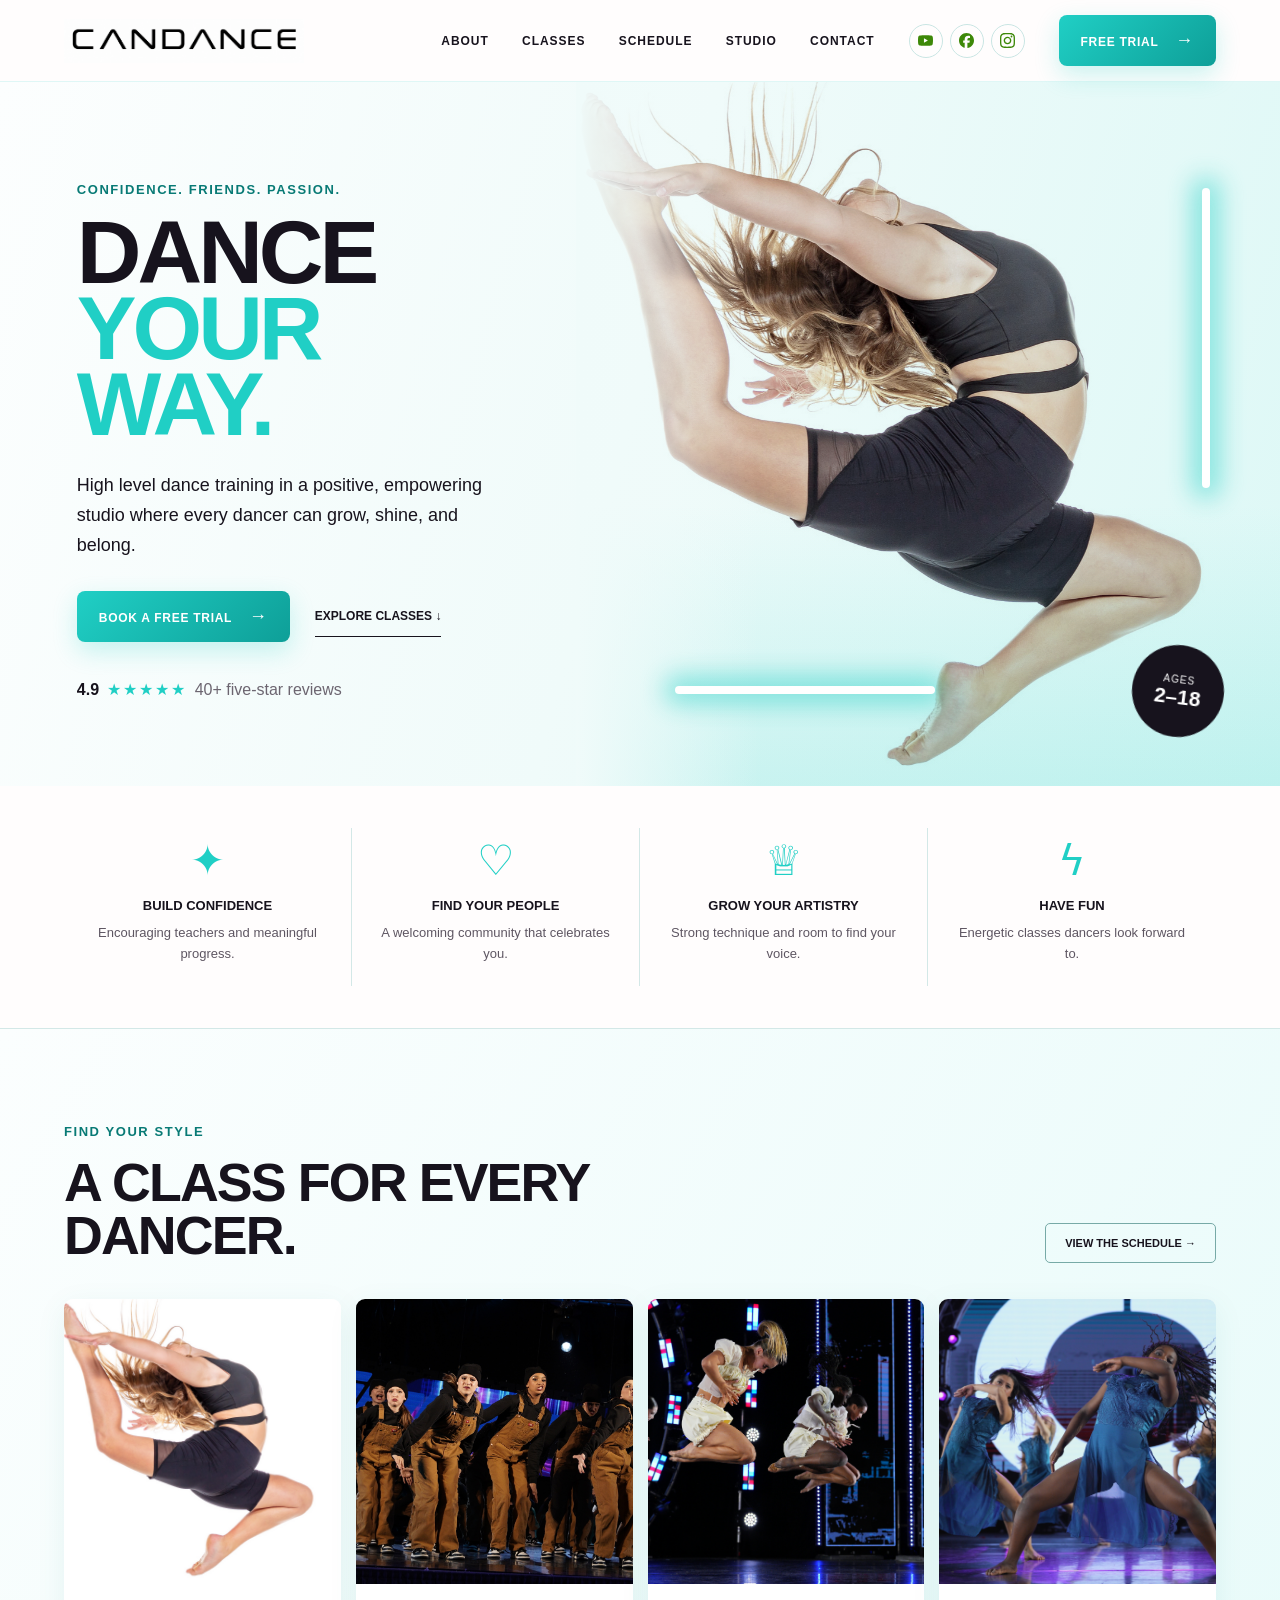
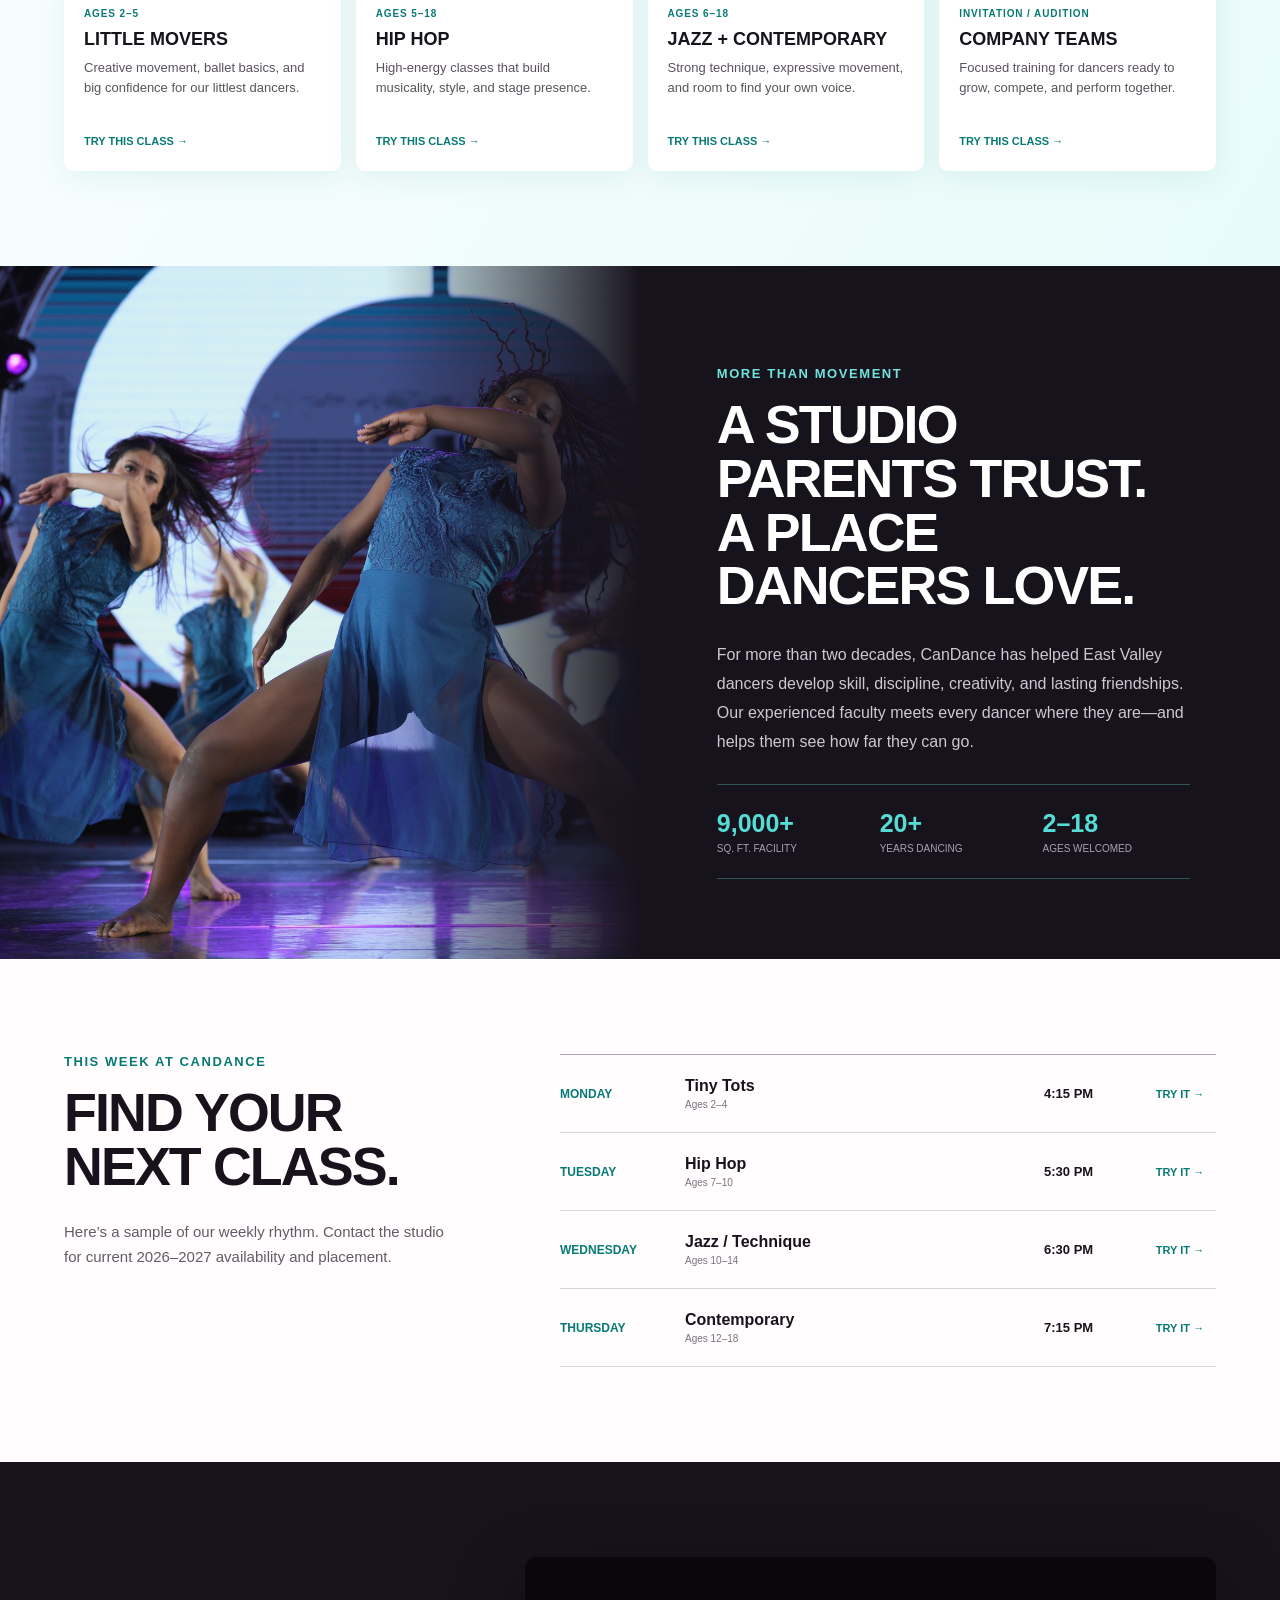
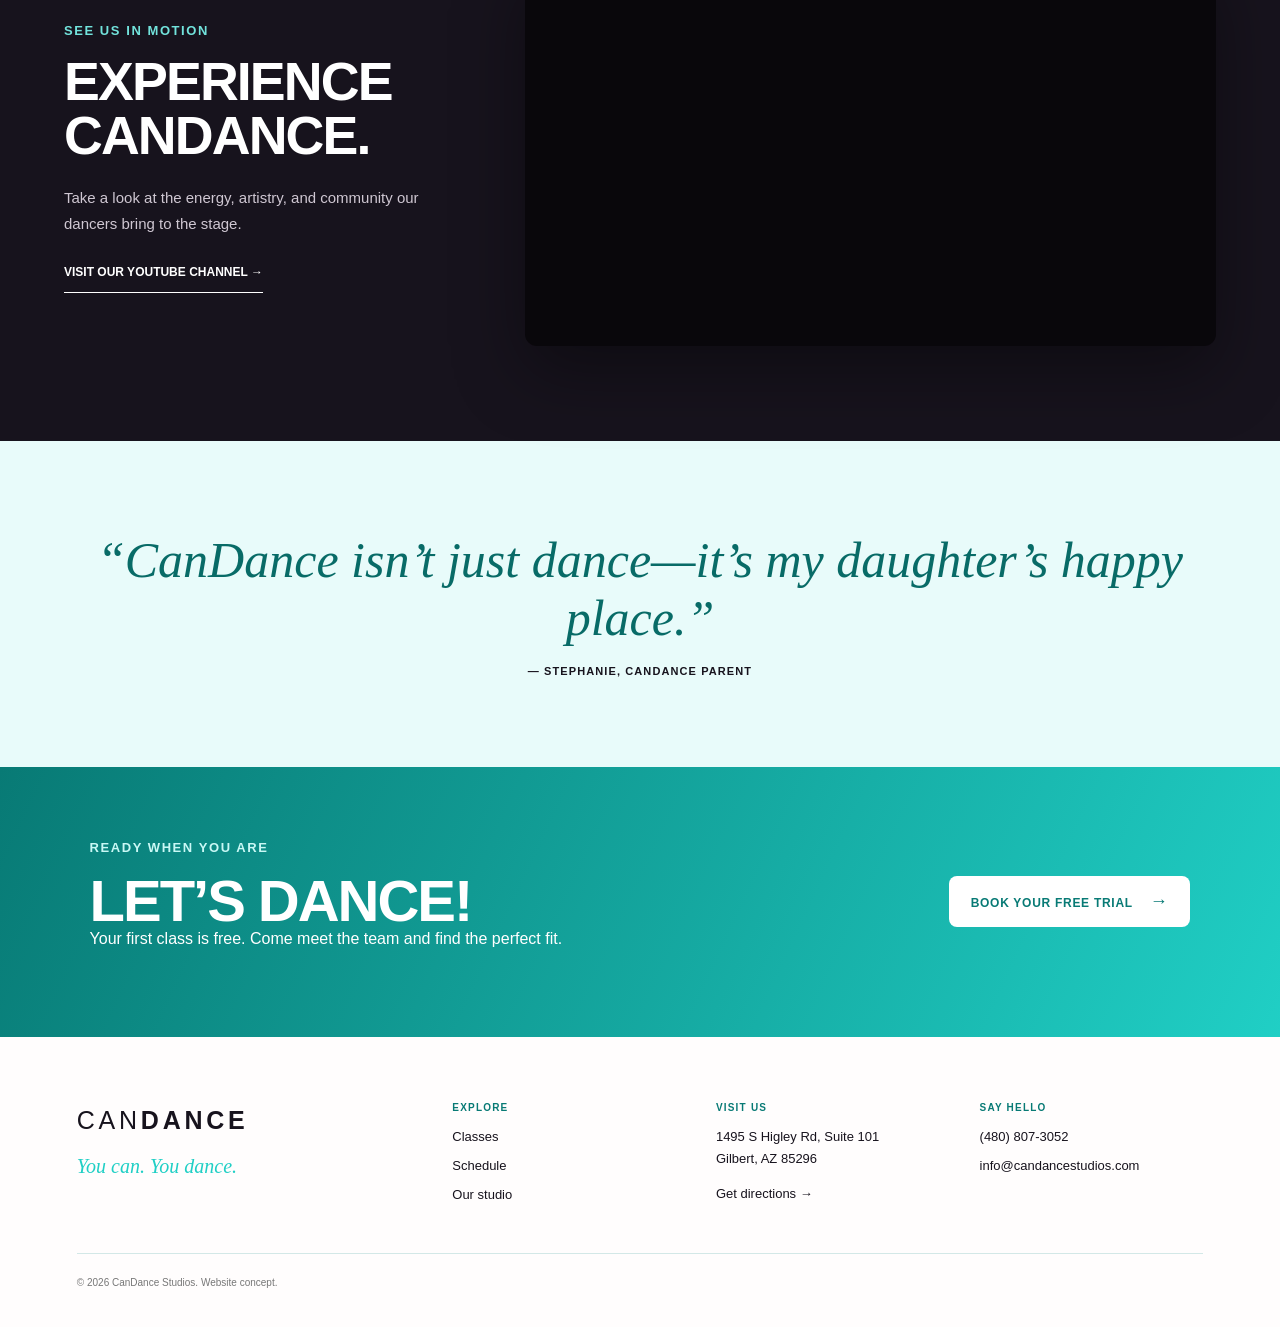
==== index.html @ 40cfc596 "Add social links and aqua teal palette" ====
<!doctype html>
<html lang="en">
<head>
  <meta charset="utf-8">
  <meta name="viewport" content="width=device-width, initial-scale=1">
  <meta name="description" content="Positive, high-level dance training for ages 2–18 in Gilbert, Arizona.">
  <title>CanDance Studios | Gilbert, AZ</title>
  <link rel="stylesheet" href="styles.css">
  <script src="script.js" defer></script>
</head>
<body>
  <header class="site-header">
    <a class="header-logo" href="#top" aria-label="CanDance home"><img src="images/candance-logo.png" alt="CanDance"></a>
    <button class="menu-button" aria-label="Toggle navigation" aria-expanded="false">☰</button>
    <nav class="nav" aria-label="Main navigation">
      <a href="#about">About</a><a href="#classes">Classes</a><a href="#schedule">Schedule</a><a href="#studio">Studio</a><a href="#contact">Contact</a>
    </nav>
    <div class="social-links" aria-label="CanDance social media">
      <a href="https://www.youtube.com/c/CanDanceStudios" target="_blank" rel="noreferrer" aria-label="CanDance on YouTube"><img src="images/social-youtube.svg" alt=""></a>
      <a href="https://www.facebook.com/CanDanceStudiosAZ/" target="_blank" rel="noreferrer" aria-label="CanDance on Facebook"><img src="images/social-facebook.svg" alt=""></a>
      <a href="https://www.instagram.com/candance_studios/" target="_blank" rel="noreferrer" aria-label="CanDance on Instagram"><img src="images/social-instagram.svg" alt=""></a>
    </div>
    <button class="button trial-button">Free trial <b>→</b></button>
  </header>

  <main>
    <section class="hero" id="top">
      <div class="hero-copy">
        <p class="eyebrow">Confidence. Friends. Passion.</p>
        <h1>Dance<br><em>your way.</em></h1>
        <p class="lead">High level dance training in a positive, empowering studio where every dancer can grow, shine, and belong.</p>
        <div class="hero-actions"><button class="button trial-button">Book a free trial <b>→</b></button><a class="text-link" href="#classes">Explore classes ↓</a></div>
        <div class="rating"><strong>4.9</strong><span>★★★★★</span><small>40+ five-star reviews</small></div>
      </div>
      <div class="hero-art"><img src="images/class-1.jpg" alt="CanDance dancer performing"><i class="glow one"></i><i class="glow two"></i><div class="age-badge">Ages<br><strong>2–18</strong></div></div>
    </section>

    <section class="benefits" id="about">
      <article><span>✦</span><h3>Build confidence</h3><p>Encouraging teachers and meaningful progress.</p></article>
      <article><span>♡</span><h3>Find your people</h3><p>A welcoming community that celebrates you.</p></article>
      <article><span>♕</span><h3>Grow your artistry</h3><p>Strong technique and room to find your voice.</p></article>
      <article><span>ϟ</span><h3>Have fun</h3><p>Energetic classes dancers look forward to.</p></article>
    </section>

    <section class="section programs" id="classes">
      <div class="section-heading"><div><p class="eyebrow">Find your style</p><h2>A class for every dancer.</h2></div><a class="outline-button" href="#schedule">View the schedule →</a></div>
      <div class="program-grid">
        <article class="program-card"><div class="program-image"><img src="images/class-1.jpg" alt="Dancer performing"></div><div class="program-content"><small>Ages 2–5</small><h3>Little Movers</h3><p>Creative movement, ballet basics, and big confidence for our littlest dancers.</p><button class="try-class">Try this class →</button></div></article>
        <article class="program-card"><div class="program-image"><img src="images/class-3.jpeg" alt="Hip hop team performing"></div><div class="program-content"><small>Ages 5–18</small><h3>Hip Hop</h3><p>High-energy classes that build musicality, style, and stage presence.</p><button class="try-class">Try this class →</button></div></article>
        <article class="program-card"><div class="program-image"><img src="images/class-4.jpeg" alt="Contemporary dancers performing"></div><div class="program-content"><small>Ages 6–18</small><h3>Jazz + Contemporary</h3><p>Strong technique, expressive movement, and room to find your own voice.</p><button class="try-class">Try this class →</button></div></article>
        <article class="program-card"><div class="program-image"><img src="images/class-2.jpeg" alt="CanDance company team performing"></div><div class="program-content"><small>Invitation / Audition</small><h3>Company Teams</h3><p>Focused training for dancers ready to grow, compete, and perform together.</p><button class="try-class">Try this class →</button></div></article>
      </div>
    </section>

    <section class="story" id="studio">
      <div class="story-image"><img src="images/class-2.jpeg" alt="CanDance students performing together"></div>
      <div class="story-copy"><p class="eyebrow">More than movement</p><h2>A studio parents trust. A place dancers love.</h2><p>For more than two decades, CanDance has helped East Valley dancers develop skill, discipline, creativity, and lasting friendships. Our experienced faculty meets every dancer where they are—and helps them see how far they can go.</p><div class="stats"><div><strong>9,000+</strong><span>sq. ft. facility</span></div><div><strong>20+</strong><span>years dancing</span></div><div><strong>2–18</strong><span>ages welcomed</span></div></div></div>
    </section>

    <section class="section schedule" id="schedule">
      <div><p class="eyebrow">This week at CanDance</p><h2>Find your next class.</h2><p class="schedule-note">Here’s a sample of our weekly rhythm. Contact the studio for current 2026–2027 availability and placement.</p></div>
      <div class="schedule-list">
        <div><strong>Monday</strong><span>Tiny Tots<small>Ages 2–4</small></span><b>4:15 PM</b><button class="try-class">Try it →</button></div>
        <div><strong>Tuesday</strong><span>Hip Hop<small>Ages 7–10</small></span><b>5:30 PM</b><button class="try-class">Try it →</button></div>
        <div><strong>Wednesday</strong><span>Jazz / Technique<small>Ages 10–14</small></span><b>6:30 PM</b><button class="try-class">Try it →</button></div>
        <div><strong>Thursday</strong><span>Contemporary<small>Ages 12–18</small></span><b>7:15 PM</b><button class="try-class">Try it →</button></div>
      </div>
    </section>

    <section class="video-section" id="video">
      <div class="video-heading">
        <p class="eyebrow">See us in motion</p>
        <h2>Experience CanDance.</h2>
        <p>Take a look at the energy, artistry, and community our dancers bring to the stage.</p>
        <a class="text-link" href="https://www.youtube.com/c/CanDanceStudios" target="_blank" rel="noreferrer">Visit our YouTube channel →</a>
      </div>
      <div class="video-frame">
        <iframe data-src="https://www.youtube.com/embed/g_Mubt4dJeQ?rel=0&amp;enablejsapi=1&amp;playsinline=1&amp;mute=1" title="CanDance Studios performance video" loading="lazy" allow="accelerometer; autoplay; clipboard-write; encrypted-media; gyroscope; picture-in-picture; web-share" referrerpolicy="origin-when-cross-origin" allowfullscreen></iframe>
        <div class="video-local-message" hidden><strong>Ready to watch?</strong><span>Open this site with “Open CanDance Website.command” to play the video here.</span><a href="https://www.youtube.com/watch?v=g_Mubt4dJeQ&amp;list=PLEHesBZgKBL5vOcnTNieYaHHOvsmG2NI8&amp;index=1" target="_blank" rel="noreferrer">Watch directly on YouTube →</a></div>
      </div>
    </section>

    <blockquote>“CanDance isn’t just dance—it’s my daughter’s happy place.”<cite>— Stephanie, CanDance parent</cite></blockquote>
    <section class="cta" id="contact"><div><p class="eyebrow">Ready when you are</p><h2>Let’s dance!</h2><p>Your first class is free. Come meet the team and find the perfect fit.</p></div><button class="button light trial-button">Book your free trial <b>→</b></button></section>
  </main>

  <footer><div class="footer-brand"><a class="brand" href="#top"><span>CAN</span>DANCE</a><p>You can. You dance.</p></div><div><h3>Explore</h3><a href="#classes">Classes</a><a href="#schedule">Schedule</a><a href="#studio">Our studio</a></div><div><h3>Visit us</h3><p>1495 S Higley Rd, Suite 101<br>Gilbert, AZ 85296</p><a href="https://maps.google.com/?q=1495+S+Higley+Rd+Gilbert+AZ" target="_blank" rel="noreferrer">Get directions →</a></div><div><h3>Say hello</h3><a href="tel:+14808073052">(480) 807-3052</a><a href="mailto:info@candancestudios.com">info@candancestudios.com</a></div><p class="copyright">© 2026 CanDance Studios. Website concept.</p></footer>

  <div class="modal-backdrop" hidden>
    <section class="modal" role="dialog" aria-modal="true" aria-labelledby="trial-title">
      <button class="modal-close" aria-label="Close">×</button>
      <div class="form-view"><p class="eyebrow">Your first class is on us</p><h2 id="trial-title">Let’s find your fit.</h2><p>Tell us a little about your dancer and the CanDance team will follow up with current options.</p><form><label>Parent / guardian name<input name="name" required autofocus></label><label>Email address<input name="email" type="email" required></label><label>Dancer’s age<select name="age" required><option value="">Select age</option><option>2–5</option><option>6–9</option><option>10–13</option><option>14–18</option></select></label><label>Style interest<select name="style"><option>Not sure yet</option><option>Hip Hop</option><option>Jazz</option><option>Contemporary</option><option>Ballet</option><option>Competitive team</option></select></label><button class="button" type="submit">Request my free trial →</button></form></div>
      <div class="success-view" hidden><span>✓</span><h2>We can’t wait to meet you.</h2><p>This demonstration form is ready to connect to the studio’s booking or email system.</p><button class="button done-button">Done</button></div>
    </section>
  </div>
</body>
</html>
---- styles.css ----
:root{--ink:#17131d;--purple:#9163c3;--dark:#65368e;--lavender:#f3ebfb;--line:#ded5e6;--paper:#fffdfd}*{box-sizing:border-box}html{scroll-behavior:smooth}body{margin:0;background:var(--paper);color:var(--ink);font-family:Arial,Helvetica,sans-serif}button,input,select{font:inherit}button,a{-webkit-tap-highlight-color:transparent}a{color:inherit;text-decoration:none}img{display:block;width:100%;height:100%;object-fit:cover}.site-header{height:82px;padding:0 clamp(24px,5vw,76px);display:flex;align-items:center;gap:34px;position:sticky;top:0;z-index:30;background:rgba(255,253,253,.94);backdrop-filter:blur(14px);border-bottom:1px solid rgba(101,54,142,.08)}.brand{font-size:25px;font-weight:800;letter-spacing:.15em;white-space:nowrap}.brand span{font-weight:300}.nav{display:flex;justify-content:center;gap:clamp(18px,2.6vw,38px);margin-left:auto;font-size:12px;font-weight:700;text-transform:uppercase;letter-spacing:.08em}.nav a{padding:32px 0}.menu-button{display:none;border:0;background:transparent;font-size:24px}.button{border:0;border-radius:8px;background:linear-gradient(135deg,var(--purple),#72459f);color:#fff;padding:15px 22px;text-transform:uppercase;letter-spacing:.06em;font-size:12px;font-weight:800;cursor:pointer;box-shadow:0 9px 25px rgba(101,54,142,.2);transition:.2s}.button:hover{transform:translateY(-2px)}.button b{font-size:18px;margin-left:13px}.hero{min-height:650px;display:grid;grid-template-columns:45% 55%;background:linear-gradient(105deg,#fcfbfd,#f6f0fb 49%,#eadcf8);overflow:hidden}.hero-copy{padding:100px 5vw 82px max(6vw,42px);z-index:2}.eyebrow{color:var(--dark);font-size:13px;font-weight:800;text-transform:uppercase;letter-spacing:.12em;margin:0 0 17px}h1,h2,h3,p{margin-top:0}h1{font-size:clamp(57px,7vw,94px);line-height:.85;text-transform:uppercase;letter-spacing:-.045em;margin:0 0 29px}h1 em{color:var(--purple);font-style:normal}.lead{max-width:540px;font-size:18px;line-height:1.65}.hero-actions{display:flex;align-items:center;gap:25px;margin-top:31px}.text-link{font-size:12px;font-weight:800;text-transform:uppercase;border-bottom:1px solid;padding:13px 0}.rating{margin-top:38px;display:flex;gap:8px;align-items:center;font-size:13px}.rating span{color:var(--purple);letter-spacing:.12em}.rating small{color:#6c6570}.hero-art{position:relative;min-height:650px}.hero-art:after{content:"";position:absolute;inset:0;background:linear-gradient(90deg,#f6f0fb,transparent 26%),linear-gradient(0deg,rgba(139,87,182,.17),transparent 40%)}.hero-art img{mix-blend-mode:multiply;filter:saturate(.72);object-position:center}.glow{position:absolute;background:white;box-shadow:0 0 25px 10px rgba(187,137,240,.55);z-index:2;border-radius:5px}.glow.one{width:8px;height:300px;right:10%;top:15%}.glow.two{height:8px;width:260px;left:14%;bottom:13%}.age-badge{position:absolute;z-index:3;right:8%;bottom:7%;width:92px;height:92px;border-radius:50%;display:grid;place-content:center;text-align:center;background:var(--ink);color:#fff;text-transform:uppercase;font-size:10px;letter-spacing:.1em;transform:rotate(7deg)}.age-badge strong{font-size:21px;letter-spacing:0}.benefits{display:grid;grid-template-columns:repeat(4,1fr);padding:42px 5vw;border-bottom:1px solid var(--line)}.benefits article{text-align:center;padding:8px 26px;border-right:1px solid var(--line)}.benefits article:last-child{border:0}.benefits span{display:block;color:var(--purple);font-size:42px;height:52px}.benefits h3{text-transform:uppercase;font-size:13px;margin:10px 0}.benefits p{font-size:13px;line-height:1.6;color:#5e5662}.section{padding:95px max(5vw,24px)}.programs{background:linear-gradient(120deg,#fbf8fd,#f4ebfb)}.section-heading{display:flex;align-items:flex-end;justify-content:space-between;margin-bottom:36px;gap:25px}.section-heading h2,.story h2,.schedule h2,.cta h2,.modal h2{font-size:clamp(36px,4.2vw,61px);line-height:1;text-transform:uppercase;letter-spacing:-.035em;margin:0;max-width:760px}.outline-button{border:1px solid #85768e;border-radius:5px;padding:13px 19px;text-transform:uppercase;font-size:11px;font-weight:800}.program-grid{display:grid;grid-template-columns:repeat(4,1fr);gap:15px}.program-card{background:white;border-radius:9px;overflow:hidden;box-shadow:0 8px 30px rgba(60,33,77,.06);transition:.25s}.program-card:hover{transform:translateY(-7px)}.program-image{height:285px}.program-content{padding:19px 20px 22px}.program-content small{color:var(--dark);font-size:10px;text-transform:uppercase;font-weight:800;letter-spacing:.09em}.program-content h3{text-transform:uppercase;font-size:18px;margin:8px 0}.program-content p{color:#5a535d;font-size:13px;line-height:1.55;min-height:60px}.try-class{background:transparent;border:0;padding:0;color:var(--dark);font-size:11px;text-transform:uppercase;font-weight:800;cursor:pointer}.story{display:grid;grid-template-columns:1fr 1fr;min-height:650px;background:var(--ink);color:#fff}.story-image{position:relative;min-height:600px}.story-image:after{content:"";position:absolute;inset:0;background:linear-gradient(90deg,transparent 60%,var(--ink))}.story-copy{padding:100px 7vw 80px 6vw;align-self:center}.story-copy>p:not(.eyebrow){font-size:16px;line-height:1.8;color:#cec7d1;margin:28px 0}.story .eyebrow{color:#bd90e4}.stats{display:grid;grid-template-columns:repeat(3,1fr);gap:15px;border-block:1px solid #4a3d51;padding:24px 0}.stats strong{display:block;font-size:25px;color:#c69ceb}.stats span{display:block;font-size:10px;text-transform:uppercase;margin-top:5px;color:#aaa1ae}.schedule{display:grid;grid-template-columns:.75fr 1.25fr;gap:8vw}.schedule-note{font-size:15px;line-height:1.7;color:#635b67;max-width:430px;margin-top:25px}.schedule-list{border-top:1px solid #aea3b4}.schedule-list>div{display:grid;grid-template-columns:110px 1fr 85px 72px;align-items:center;gap:15px;padding:22px 0;border-bottom:1px solid #dcd4e0}.schedule-list strong{font-size:12px;text-transform:uppercase;color:var(--dark)}.schedule-list span{font-weight:800}.schedule-list small{display:block;font-size:10px;color:#7b727f;margin-top:4px;font-weight:400}.schedule-list b{font-size:13px}blockquote{text-align:center;margin:0;padding:90px 24px;background:var(--lavender);font:italic clamp(28px,4vw,50px) Georgia,serif;color:#4f2c6d}blockquote cite{display:block;margin-top:18px;font:800 11px Arial,sans-serif;text-transform:uppercase;letter-spacing:.1em;color:var(--ink)}.cta{background:linear-gradient(115deg,#5f3189,#9763c4);color:white;padding:73px max(7vw,30px);display:flex;align-items:center;justify-content:space-between;gap:30px}.cta .eyebrow{color:#e8cdfc}.cta h2{font-size:58px}.button.light{background:#fff;color:var(--dark);box-shadow:none}footer{display:grid;grid-template-columns:1.5fr repeat(3,1fr);gap:40px;padding:62px 6vw 26px;font-size:13px;line-height:1.7}footer h3{color:var(--dark);font-size:10px;text-transform:uppercase;letter-spacing:.12em}footer>div:not(.footer-brand) a{display:block;margin-bottom:7px}.footer-brand p{font:italic 20px Georgia,serif;color:var(--purple);margin-top:14px}.copyright{grid-column:1/-1;border-top:1px solid var(--line);padding-top:20px;font-size:10px;color:#777}.modal-backdrop{position:fixed;z-index:100;inset:0;background:rgba(20,12,25,.72);display:grid;place-items:center;padding:20px;backdrop-filter:blur(8px)}.modal-backdrop[hidden],[hidden]{display:none}.modal{background:white;width:min(620px,100%);max-height:92vh;overflow:auto;padding:46px;border-radius:13px;position:relative}.modal h2{font-size:43px}.modal-close{position:absolute;right:18px;top:12px;background:transparent;border:0;font-size:31px;cursor:pointer}.modal form{display:grid;grid-template-columns:1fr 1fr;gap:16px}.modal label{font-size:11px;text-transform:uppercase;font-weight:800}.modal input,.modal select{width:100%;border:1px solid #cfc5d5;border-radius:6px;padding:12px;margin-top:7px;background:white}.modal form .button{grid-column:1/-1}.success-view{text-align:center;padding:30px 0}.success-view>span{display:grid;place-items:center;margin:0 auto 22px;background:var(--purple);color:white;border-radius:50%;width:62px;height:62px;font-size:30px}
@media(max-width:900px){.site-header{height:70px}.menu-button{display:block;margin-left:auto}.nav{display:none;position:absolute;top:69px;left:0;right:0;background:white;padding:20px 28px;flex-direction:column;align-items:flex-start;gap:0}.nav.open{display:flex}.nav a{padding:13px 0}.site-header>.trial-button{display:none}.hero{grid-template-columns:1fr}.hero-copy{padding:72px 8vw 45px}.hero-art{min-height:470px}.benefits{grid-template-columns:1fr 1fr}.program-grid{grid-template-columns:1fr 1fr}.story{grid-template-columns:1fr}.story-image{min-height:480px}.story-copy{padding:50px 8vw 75px}.schedule{grid-template-columns:1fr}.cta{align-items:flex-start;flex-direction:column}footer{grid-template-columns:1fr 1fr}}
@media(max-width:580px){h1{font-size:59px}.hero-actions{align-items:flex-start;flex-direction:column}.hero-art{min-height:400px}.benefits,.program-grid{grid-template-columns:1fr}.benefits article{border-right:0;border-bottom:1px solid var(--line);padding:28px 20px}.section{padding-block:72px}.section-heading{align-items:flex-start;flex-direction:column}.program-image{height:320px}.story-image{min-height:400px}.schedule-list>div{grid-template-columns:72px 1fr 68px}.schedule-list button{display:none}.cta h2{font-size:50px}footer{grid-template-columns:1fr}.modal{padding:39px 23px}.modal form{grid-template-columns:1fr}.modal form .button{grid-column:auto}}
.video-section{display:grid;grid-template-columns:.7fr 1.3fr;gap:7vw;align-items:center;padding:95px max(5vw,24px);background:var(--ink);color:#fff}.video-heading h2{font-size:clamp(36px,4.2vw,61px);line-height:1;text-transform:uppercase;letter-spacing:-.035em;margin:0 0 23px}.video-heading>p:not(.eyebrow){color:#cfc7d2;font-size:15px;line-height:1.7;max-width:440px;margin-bottom:26px}.video-section .eyebrow{color:#bd90e4}.video-frame{position:relative;aspect-ratio:16/9;border-radius:12px;overflow:hidden;background:#09070b;box-shadow:0 25px 70px rgba(0,0,0,.38)}.video-frame iframe{position:absolute;inset:0;width:100%;height:100%;border:0}.video-local-message{position:absolute;inset:0;padding:35px;display:flex;flex-direction:column;align-items:center;justify-content:center;text-align:center;background:linear-gradient(135deg,#26162f,#57316f)}.video-local-message[hidden]{display:none}.video-local-message strong{font-size:clamp(24px,3vw,42px);text-transform:uppercase}.video-local-message span{max-width:460px;margin:14px 0 22px;color:#ddd1e3;line-height:1.6}.video-local-message a{padding-bottom:5px;border-bottom:1px solid;font-size:11px;font-weight:800;text-transform:uppercase;letter-spacing:.08em}@media(max-width:900px){.video-section{grid-template-columns:1fr}}
.header-logo{position:relative;display:block;width:240px;height:44px;overflow:hidden;flex:none}.header-logo img{position:absolute;top:-20px;left:0;width:100%;height:auto;object-fit:contain}@media(max-width:580px){.header-logo{width:190px;height:38px}.header-logo img{top:-14px}}
.rating,.rating small{font-size:16px}
.social-links{display:flex;align-items:center;gap:7px;flex:none}.social-links a{width:34px;height:34px;border:1px solid #ded4e4;border-radius:50%;display:grid;place-items:center;transition:.2s}.social-links a:hover{background:var(--lavender);border-color:#c2a9d5;transform:translateY(-2px)}.social-links img{width:15px;height:15px;object-fit:contain}@media(max-width:1100px){.site-header{gap:16px}.nav{gap:17px}.header-logo{width:210px}}@media(max-width:900px){.social-links{margin-left:0}.social-links a{width:30px;height:30px}.social-links img{width:14px;height:14px}}@media(max-width:580px){.site-header{padding-inline:14px;gap:9px}.header-logo{width:170px}.social-links{gap:4px}.social-links a{width:27px;height:27px}.social-links img{width:12px;height:12px}}

/* Aqua teal brand palette */
:root{--purple:#20CFC5;--dark:#087A75;--lavender:#E8FBFA;--line:#D3E8E7}
.site-header{border-bottom-color:rgba(32,207,197,.14)}
.button{background:linear-gradient(135deg,#20CFC5,#0E9F98);box-shadow:0 9px 25px rgba(32,207,197,.24)}
.hero{background:linear-gradient(105deg,#FCFEFE,#F0FBFA 49%,#DDF8F6)}
.hero-art:after{background:linear-gradient(90deg,#F0FBFA,transparent 26%),linear-gradient(0deg,rgba(32,207,197,.17),transparent 40%)}
.glow{box-shadow:0 0 25px 10px rgba(32,207,197,.48)}
.programs{background:linear-gradient(120deg,#FBFEFE,#E8FBFA)}
.program-card{box-shadow:0 8px 30px rgba(8,122,117,.08)}
.outline-button{border-color:#77AAA7}
.story .eyebrow,.video-section .eyebrow{color:#72E3DC}
.stats{border-block-color:#315452}
.stats strong{color:#55DDD5}
blockquote{color:#086B67}
.cta{background:linear-gradient(115deg,#087A75,#20CFC5)}
.cta .eyebrow{color:#C9F8F5}
.video-local-message{background:linear-gradient(135deg,#123332,#087A75)}
.social-links a{border-color:#C9E5E3}
.social-links a:hover{background:#E8FBFA;border-color:#72DCD6}
.social-links img{filter:invert(38%) sepia(31%) saturate(1432%) hue-rotate(127deg) brightness(91%) contrast(94%)}
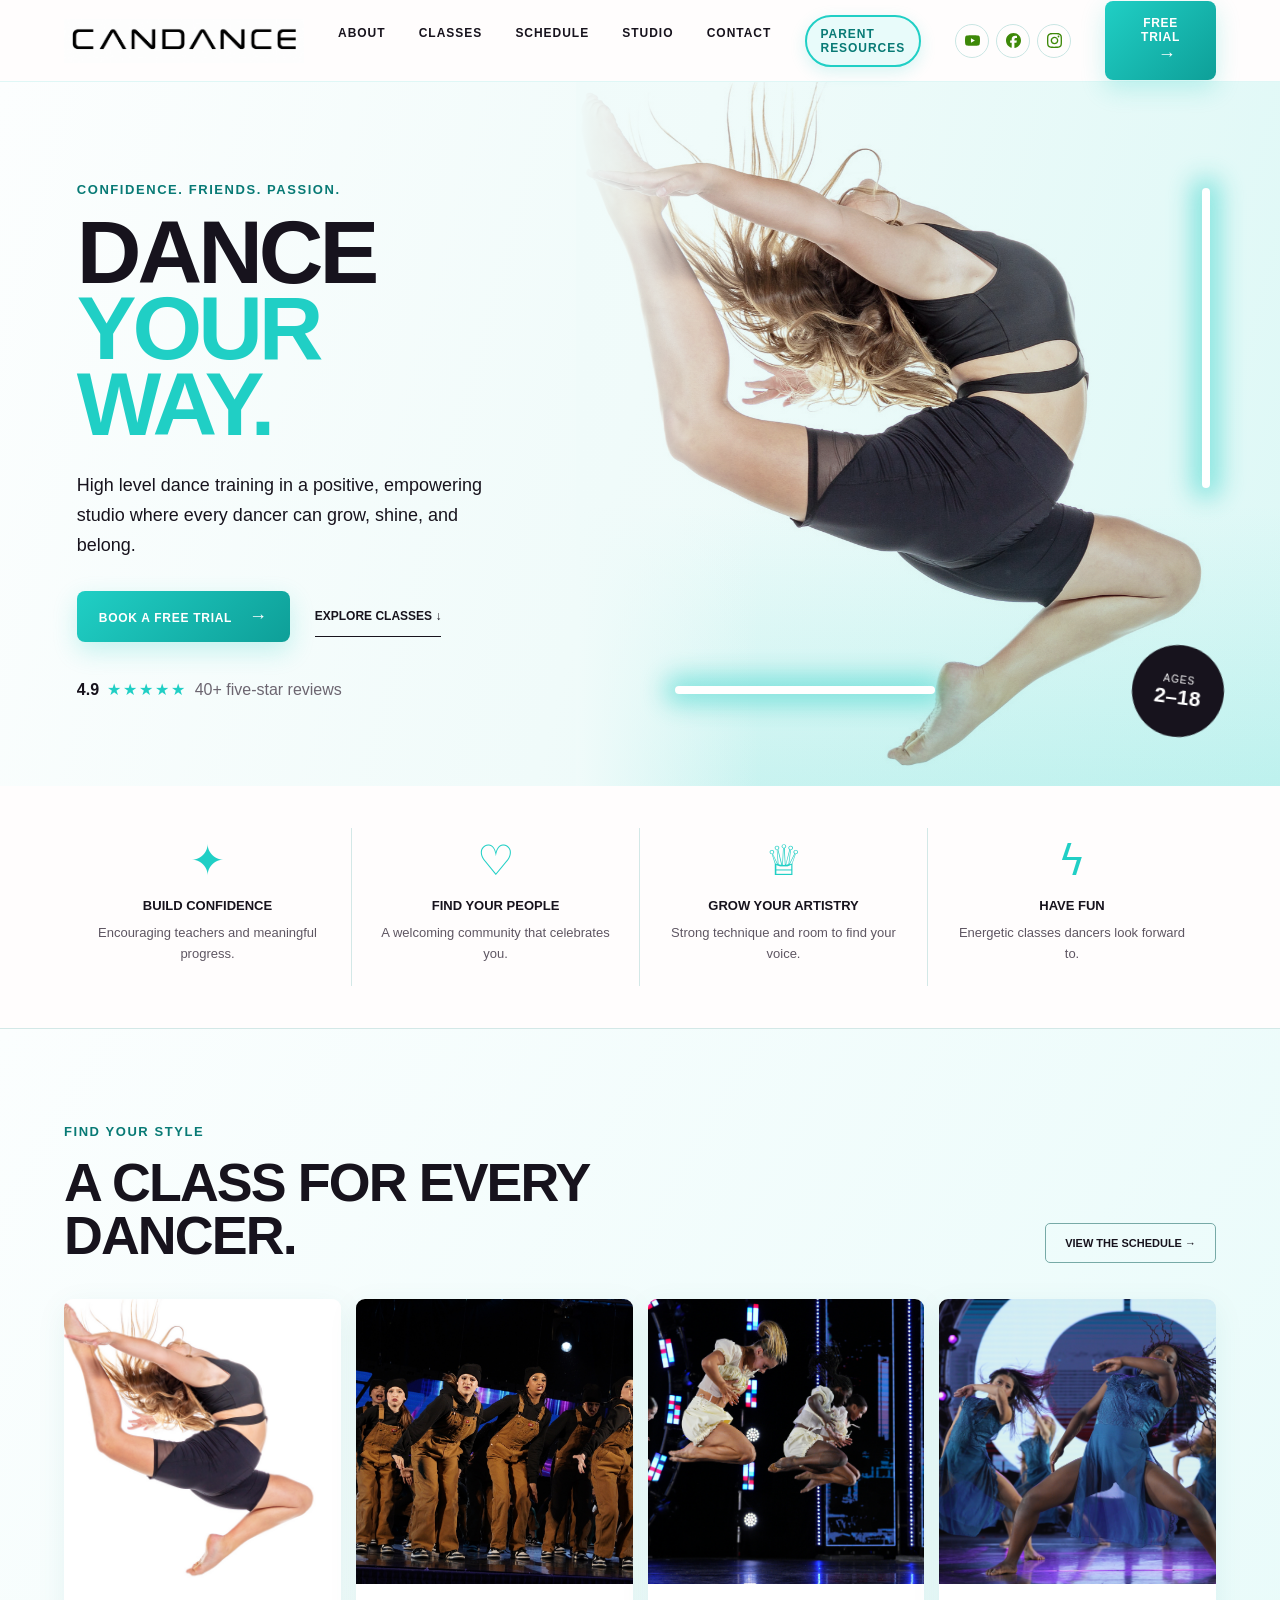
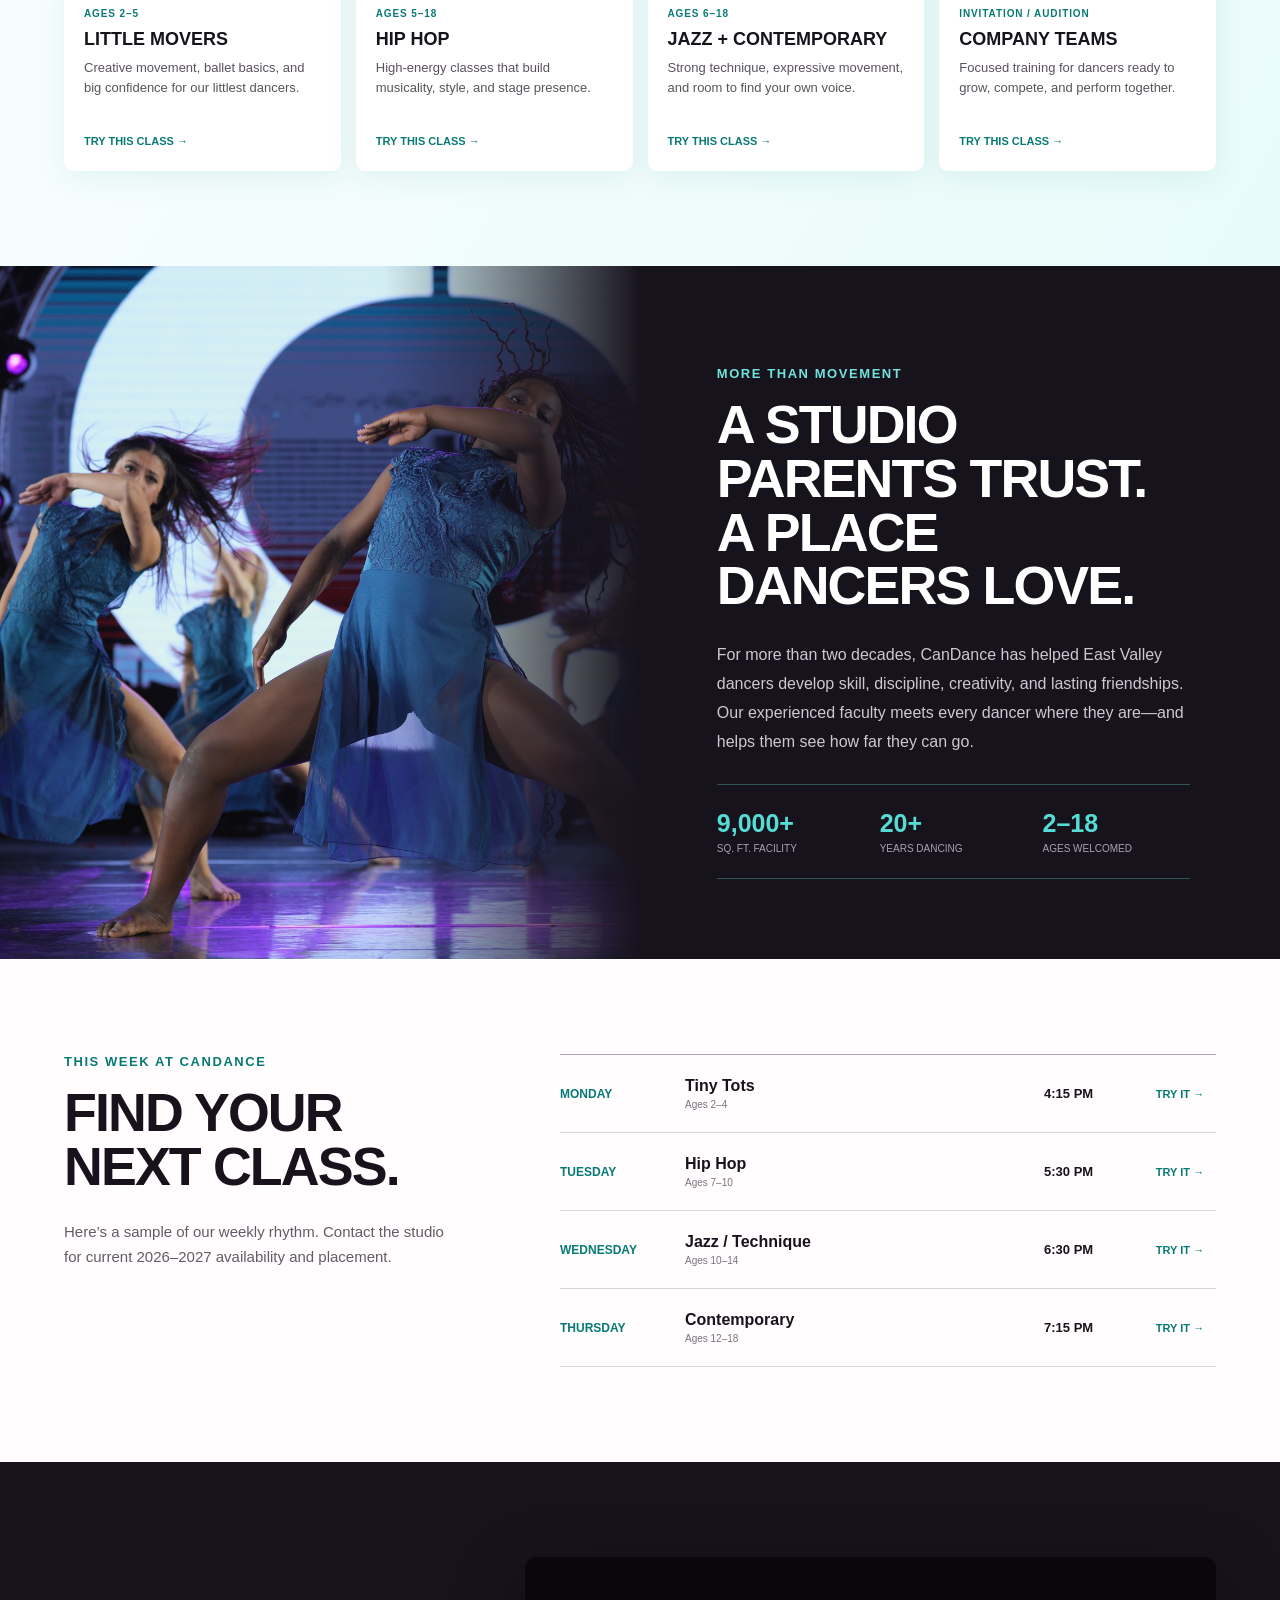
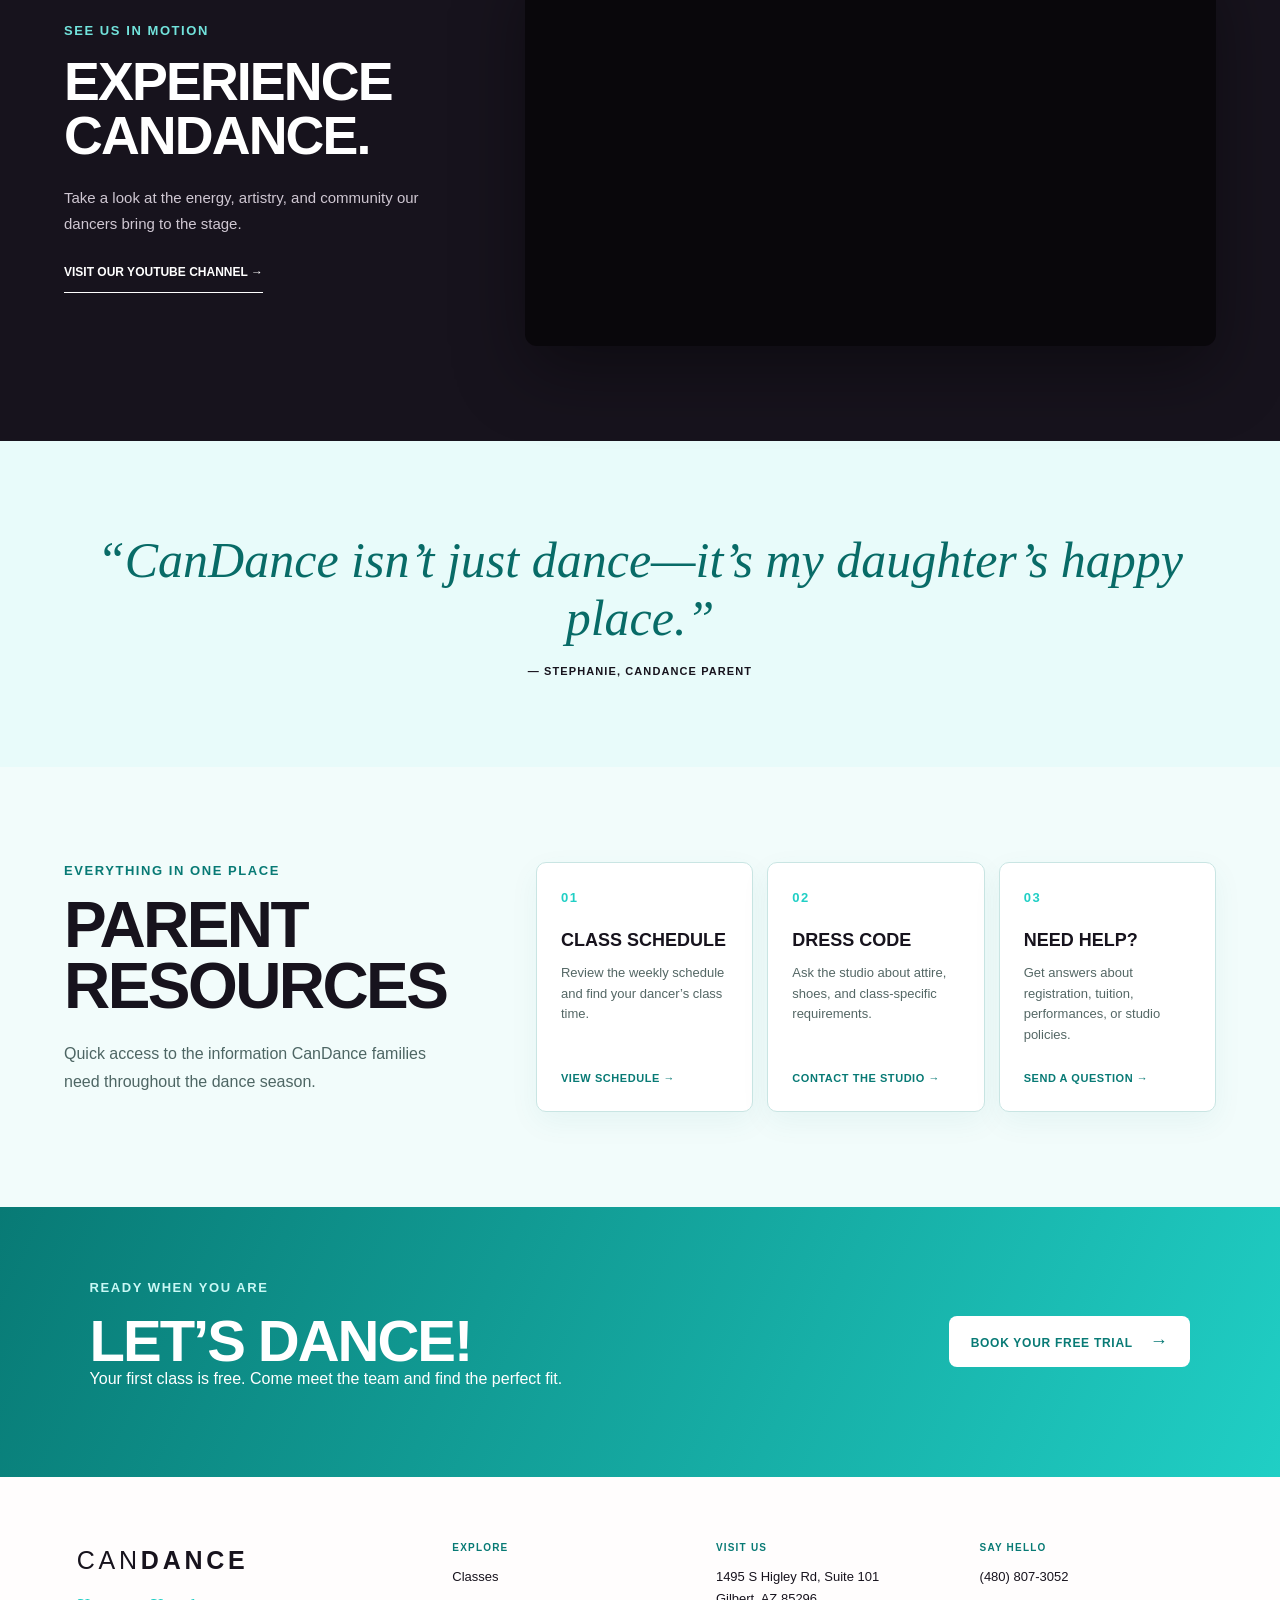
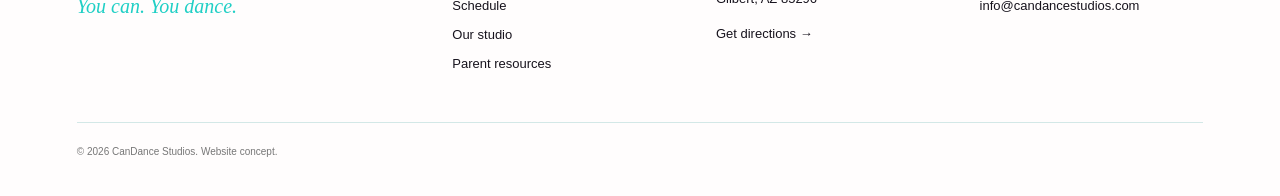
==== commit 72997907: "Add parent resources section" ====
--- a/index.html
+++ b/index.html
@@ -13,7 +13,7 @@
     <a class="header-logo" href="#top" aria-label="CanDance home"><img src="images/candance-logo.png" alt="CanDance"></a>
     <button class="menu-button" aria-label="Toggle navigation" aria-expanded="false">☰</button>
     <nav class="nav" aria-label="Main navigation">
-      <a href="#about">About</a><a href="#classes">Classes</a><a href="#schedule">Schedule</a><a href="#studio">Studio</a><a href="#contact">Contact</a>
+      <a href="#about">About</a><a href="#classes">Classes</a><a href="#schedule">Schedule</a><a href="#studio">Studio</a><a href="#contact">Contact</a><a class="parent-tab" href="#parent-resources">Parent Resources</a>
     </nav>
     <div class="social-links" aria-label="CanDance social media">
       <a href="https://www.youtube.com/c/CanDanceStudios" target="_blank" rel="noreferrer" aria-label="CanDance on YouTube"><img src="images/social-youtube.svg" alt=""></a>
@@ -81,10 +81,18 @@
     </section>
 
     <blockquote>“CanDance isn’t just dance—it’s my daughter’s happy place.”<cite>— Stephanie, CanDance parent</cite></blockquote>
+    <section class="section parent-resources" id="parent-resources">
+      <div class="parent-intro"><p class="eyebrow">Everything in one place</p><h2>Parent Resources</h2><p>Quick access to the information CanDance families need throughout the dance season.</p></div>
+      <div class="resource-grid">
+        <a class="resource-card" href="#schedule"><span>01</span><h3>Class Schedule</h3><p>Review the weekly schedule and find your dancer’s class time.</p><b>View schedule →</b></a>
+        <a class="resource-card" href="mailto:info@candancestudios.com?subject=CanDance%20Dress%20Code"><span>02</span><h3>Dress Code</h3><p>Ask the studio about attire, shoes, and class-specific requirements.</p><b>Contact the studio →</b></a>
+        <a class="resource-card" href="mailto:info@candancestudios.com?subject=CanDance%20Parent%20Question"><span>03</span><h3>Need Help?</h3><p>Get answers about registration, tuition, performances, or studio policies.</p><b>Send a question →</b></a>
+      </div>
+    </section>
     <section class="cta" id="contact"><div><p class="eyebrow">Ready when you are</p><h2>Let’s dance!</h2><p>Your first class is free. Come meet the team and find the perfect fit.</p></div><button class="button light trial-button">Book your free trial <b>→</b></button></section>
   </main>
 
-  <footer><div class="footer-brand"><a class="brand" href="#top"><span>CAN</span>DANCE</a><p>You can. You dance.</p></div><div><h3>Explore</h3><a href="#classes">Classes</a><a href="#schedule">Schedule</a><a href="#studio">Our studio</a></div><div><h3>Visit us</h3><p>1495 S Higley Rd, Suite 101<br>Gilbert, AZ 85296</p><a href="https://maps.google.com/?q=1495+S+Higley+Rd+Gilbert+AZ" target="_blank" rel="noreferrer">Get directions →</a></div><div><h3>Say hello</h3><a href="tel:+14808073052">(480) 807-3052</a><a href="mailto:info@candancestudios.com">info@candancestudios.com</a></div><p class="copyright">© 2026 CanDance Studios. Website concept.</p></footer>
+  <footer><div class="footer-brand"><a class="brand" href="#top"><span>CAN</span>DANCE</a><p>You can. You dance.</p></div><div><h3>Explore</h3><a href="#classes">Classes</a><a href="#schedule">Schedule</a><a href="#studio">Our studio</a><a href="#parent-resources">Parent resources</a></div><div><h3>Visit us</h3><p>1495 S Higley Rd, Suite 101<br>Gilbert, AZ 85296</p><a href="https://maps.google.com/?q=1495+S+Higley+Rd+Gilbert+AZ" target="_blank" rel="noreferrer">Get directions →</a></div><div><h3>Say hello</h3><a href="tel:+14808073052">(480) 807-3052</a><a href="mailto:info@candancestudios.com">info@candancestudios.com</a></div><p class="copyright">© 2026 CanDance Studios. Website concept.</p></footer>
 
   <div class="modal-backdrop" hidden>
     <section class="modal" role="dialog" aria-modal="true" aria-labelledby="trial-title">
--- a/styles.css
+++ b/styles.css
@@ -26,3 +26,19 @@
 .social-links a{border-color:#C9E5E3}
 .social-links a:hover{background:#E8FBFA;border-color:#72DCD6}
 .social-links img{filter:invert(38%) sepia(31%) saturate(1432%) hue-rotate(127deg) brightness(91%) contrast(94%)}
+
+.nav .parent-tab{padding:10px 14px;margin-block:21px;border:2px solid #20CFC5;border-radius:999px;color:#087A75;background:#E8FBFA;box-shadow:0 5px 16px rgba(32,207,197,.18)}
+.nav .parent-tab:hover{background:#20CFC5;color:#073F3C}
+.parent-resources{background:#F2FCFB;display:grid;grid-template-columns:.75fr 1.5fr;gap:7vw;align-items:center}
+.parent-intro>p:not(.eyebrow){max-width:480px;color:#4E6664;font-size:16px;line-height:1.7;margin-top:24px}
+.parent-intro h2{font-size:clamp(40px,5vw,68px);line-height:.95;text-transform:uppercase;letter-spacing:-.04em;margin:0}
+.resource-grid{display:grid;grid-template-columns:repeat(3,1fr);gap:14px}
+.resource-card{min-height:250px;padding:27px 24px;background:#fff;border:1px solid #C9E5E3;border-radius:10px;display:flex;flex-direction:column;transition:.22s;box-shadow:0 10px 30px rgba(8,122,117,.06)}
+.resource-card:hover{transform:translateY(-5px);border-color:#20CFC5;box-shadow:0 16px 34px rgba(8,122,117,.13)}
+.resource-card span{color:#20CFC5;font-size:13px;font-weight:800;letter-spacing:.12em}
+.resource-card h3{text-transform:uppercase;font-size:18px;margin:25px 0 12px}
+.resource-card p{color:#546765;font-size:13px;line-height:1.6}
+.resource-card b{margin-top:auto;color:#087A75;font-size:11px;text-transform:uppercase;letter-spacing:.05em}
+@media(max-width:1100px){.nav .parent-tab{padding-inline:10px}}
+@media(max-width:900px){.nav .parent-tab{margin-block:4px;padding:11px 14px}.parent-resources{grid-template-columns:1fr}.resource-grid{grid-template-columns:repeat(3,1fr)}}
+@media(max-width:700px){.resource-grid{grid-template-columns:1fr}.resource-card{min-height:210px}}
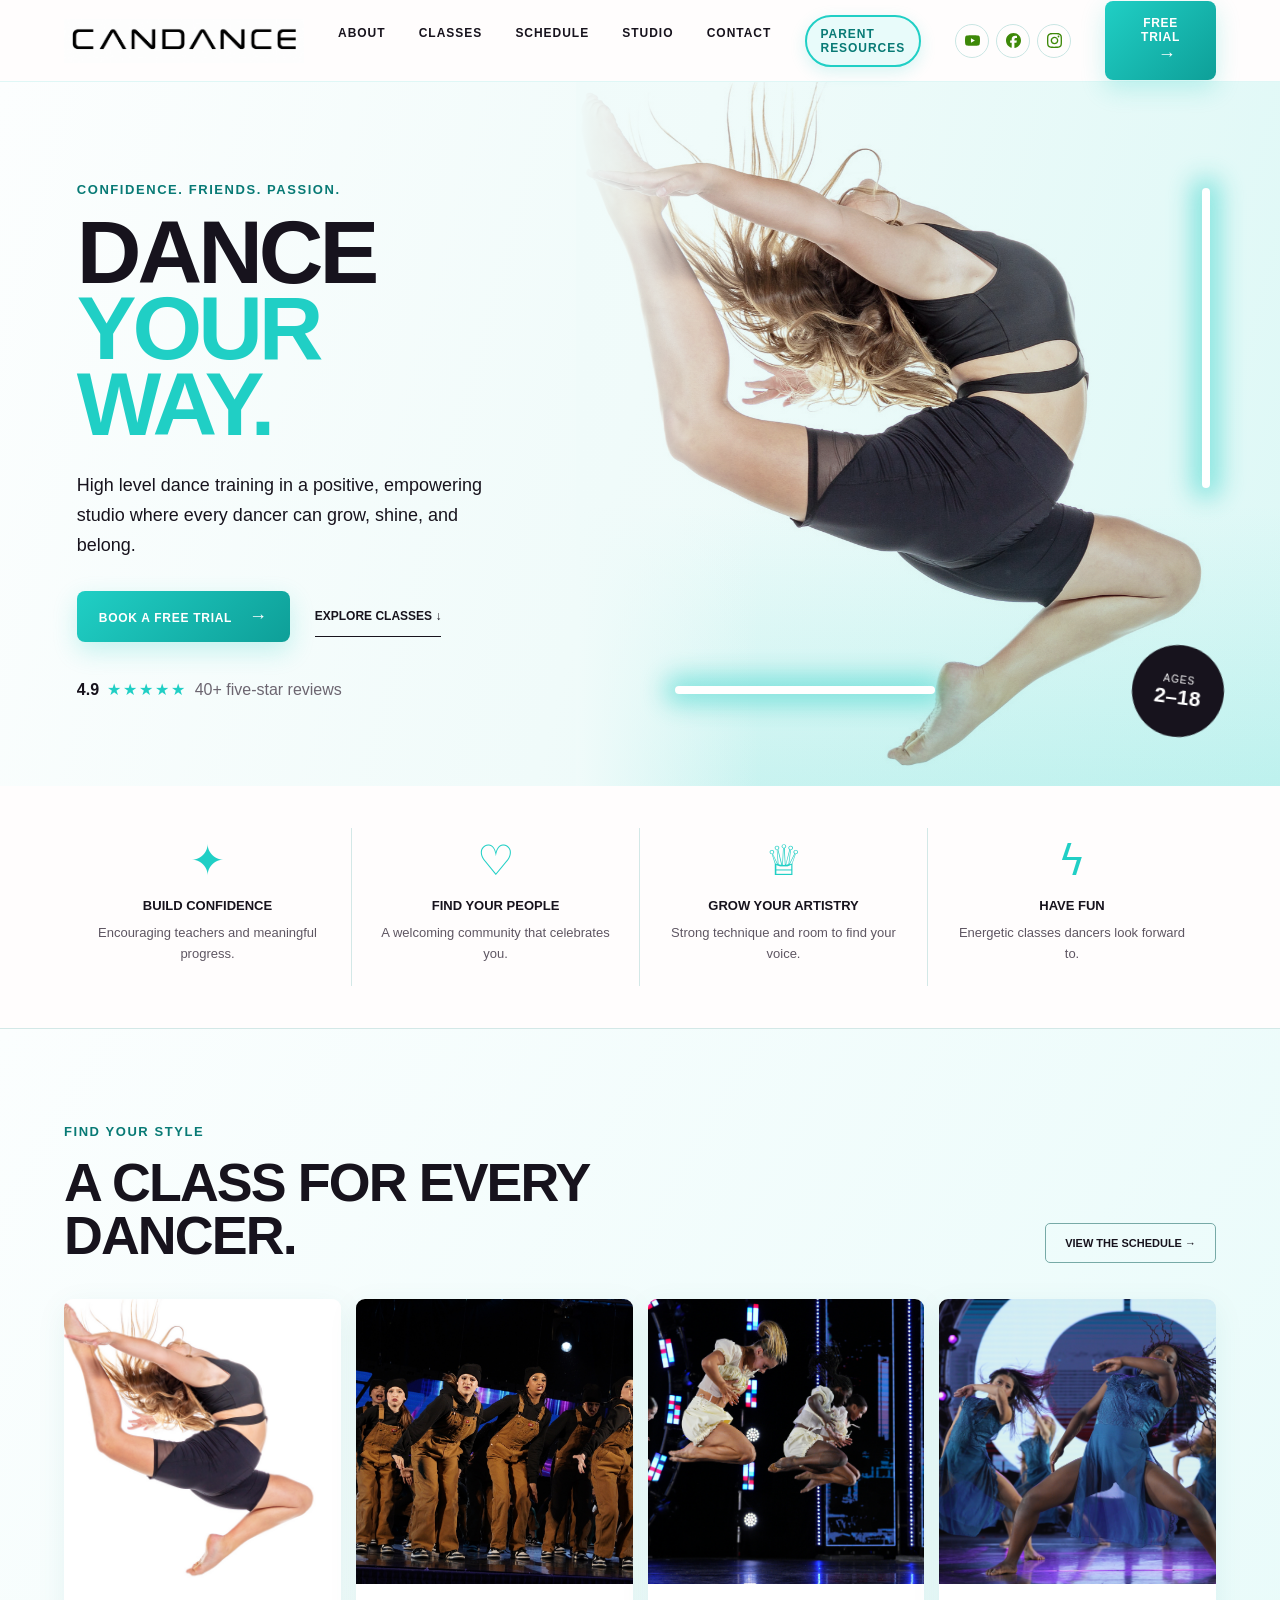
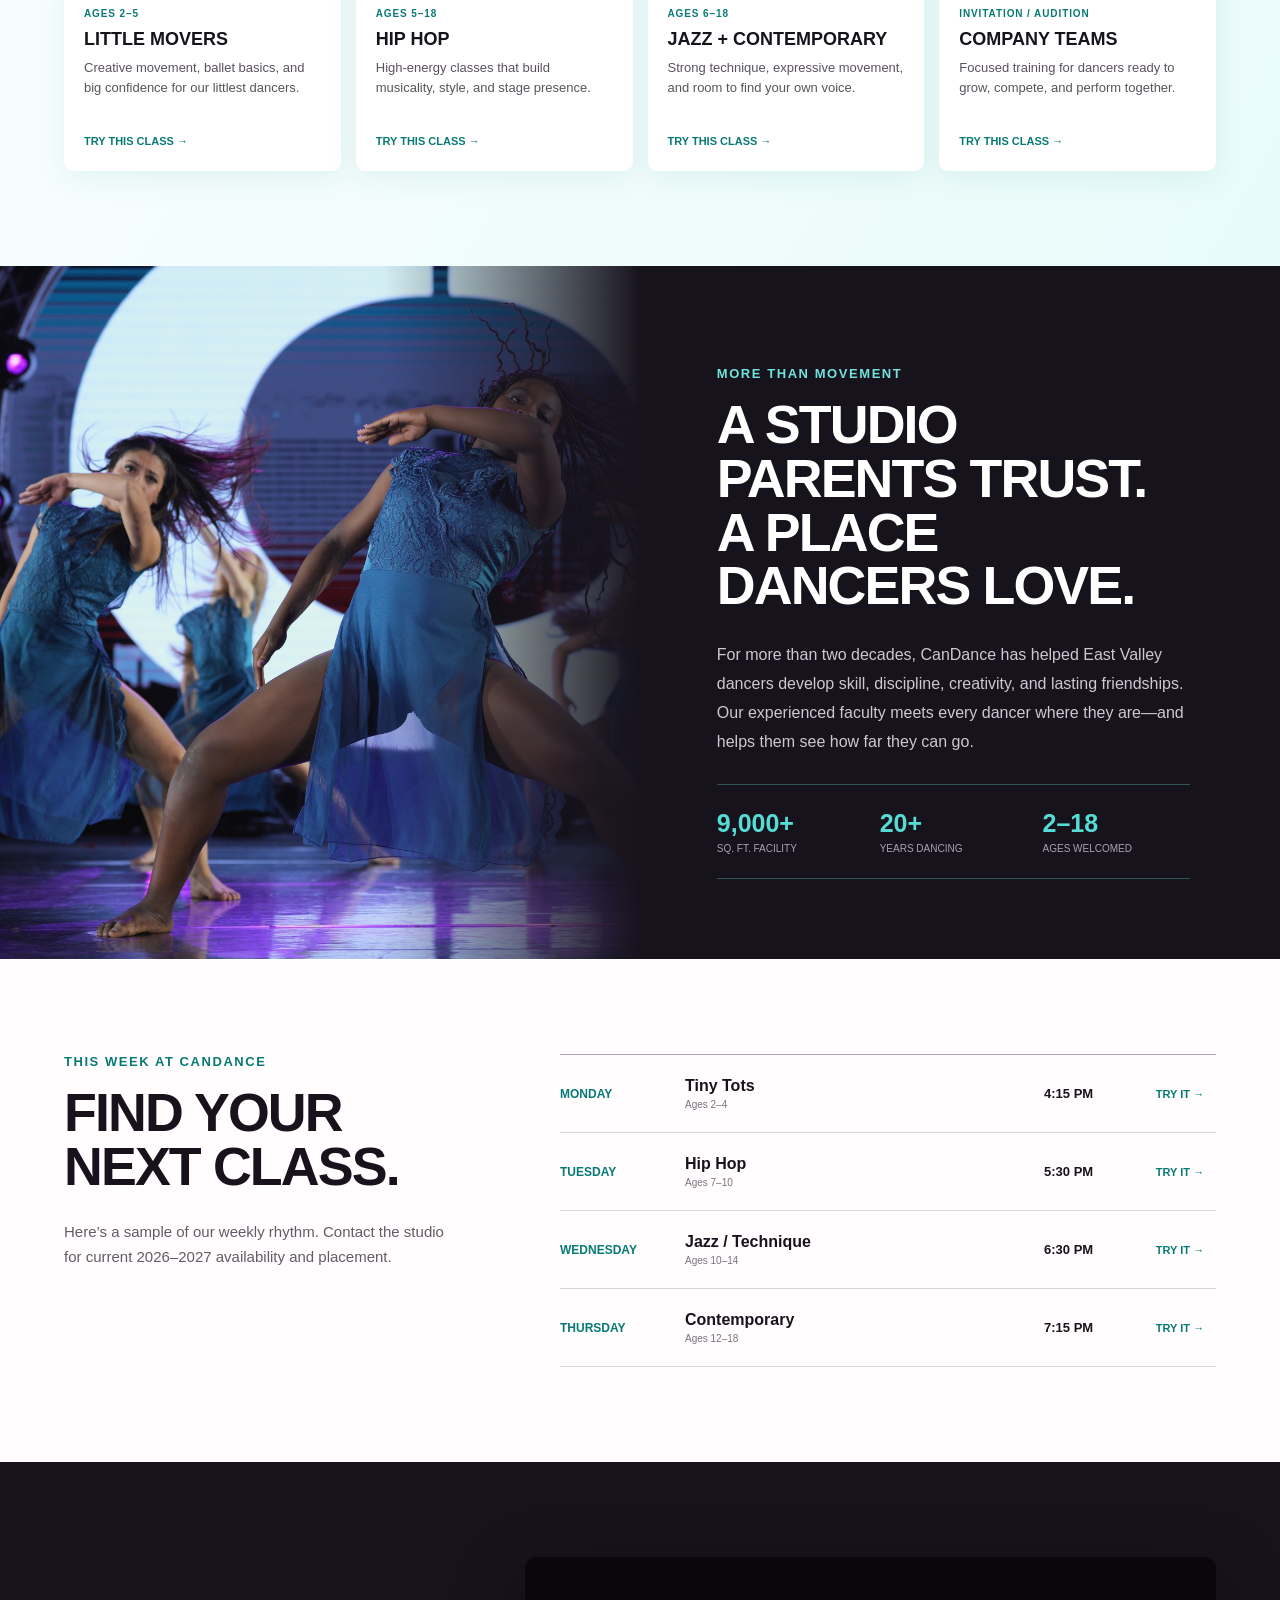
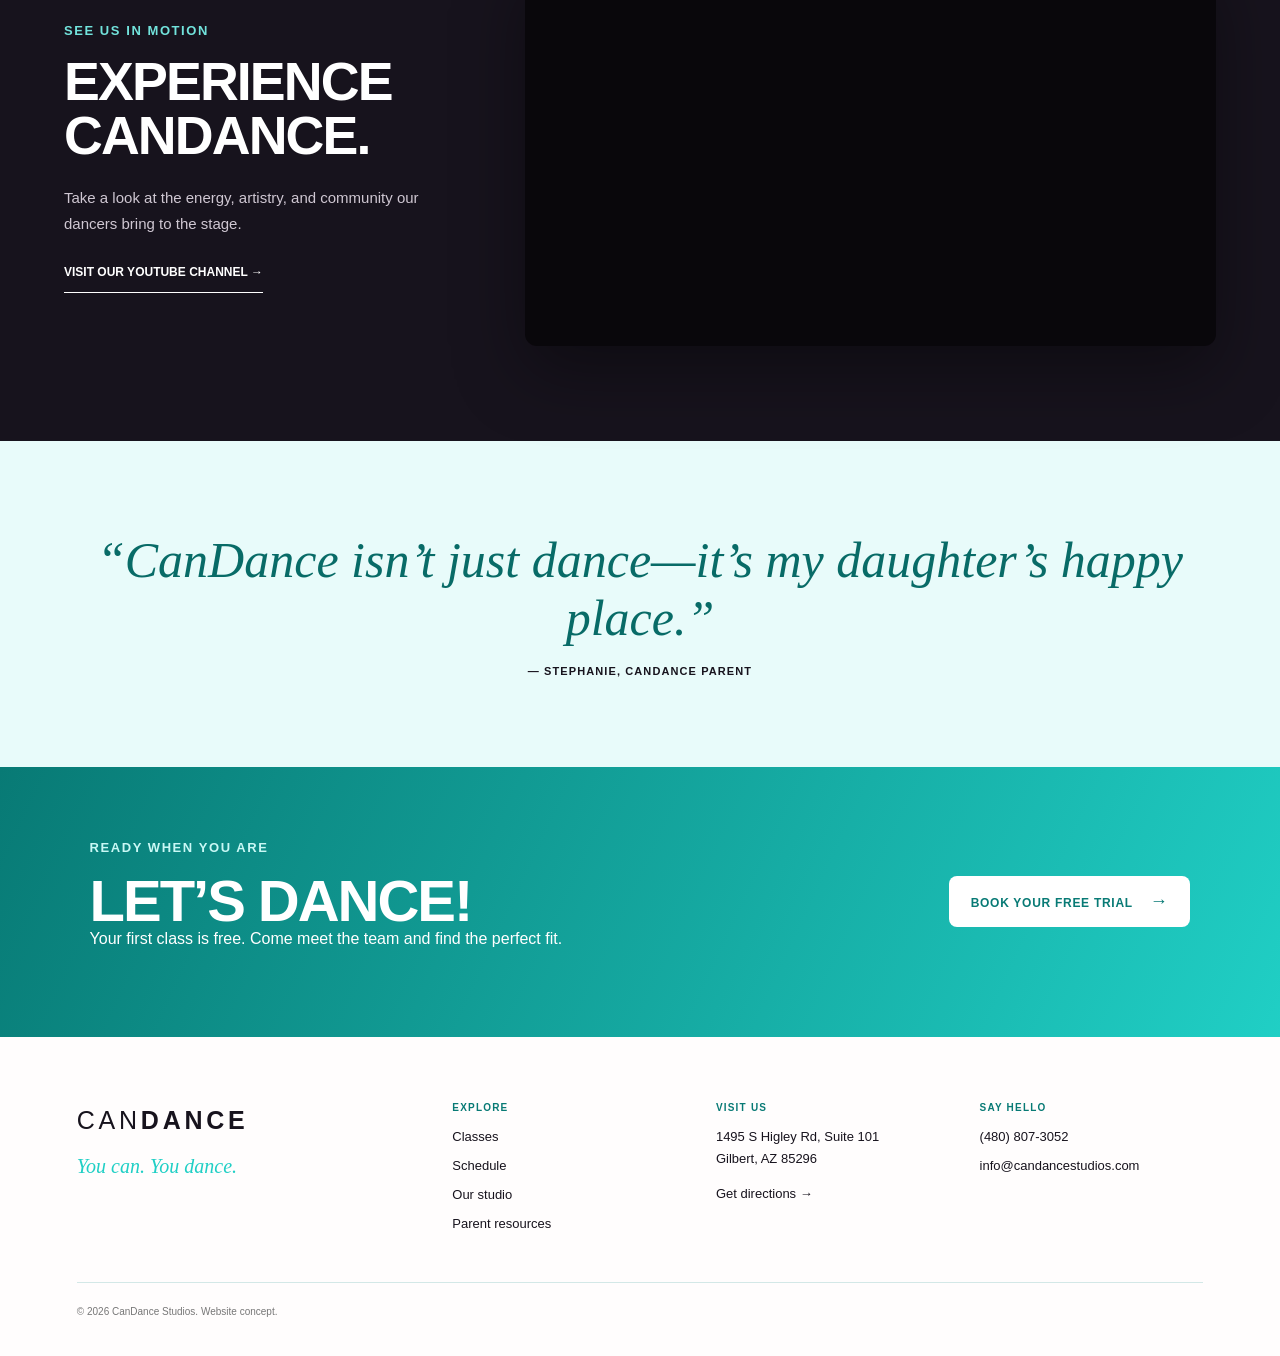
==== commit 3d451d11: "Create class-specific parent resources page" ====
--- a/index.html
+++ b/index.html
@@ -13,7 +13,7 @@
     <a class="header-logo" href="#top" aria-label="CanDance home"><img src="images/candance-logo.png" alt="CanDance"></a>
     <button class="menu-button" aria-label="Toggle navigation" aria-expanded="false">☰</button>
     <nav class="nav" aria-label="Main navigation">
-      <a href="#about">About</a><a href="#classes">Classes</a><a href="#schedule">Schedule</a><a href="#studio">Studio</a><a href="#contact">Contact</a><a class="parent-tab" href="#parent-resources">Parent Resources</a>
+      <a href="#about">About</a><a href="#classes">Classes</a><a href="#schedule">Schedule</a><a href="#studio">Studio</a><a href="#contact">Contact</a><a class="parent-tab" href="parent-resources.html">Parent Resources</a>
     </nav>
     <div class="social-links" aria-label="CanDance social media">
       <a href="https://www.youtube.com/c/CanDanceStudios" target="_blank" rel="noreferrer" aria-label="CanDance on YouTube"><img src="images/social-youtube.svg" alt=""></a>
@@ -81,18 +81,10 @@
     </section>
 
     <blockquote>“CanDance isn’t just dance—it’s my daughter’s happy place.”<cite>— Stephanie, CanDance parent</cite></blockquote>
-    <section class="section parent-resources" id="parent-resources">
-      <div class="parent-intro"><p class="eyebrow">Everything in one place</p><h2>Parent Resources</h2><p>Quick access to the information CanDance families need throughout the dance season.</p></div>
-      <div class="resource-grid">
-        <a class="resource-card" href="#schedule"><span>01</span><h3>Class Schedule</h3><p>Review the weekly schedule and find your dancer’s class time.</p><b>View schedule →</b></a>
-        <a class="resource-card" href="mailto:info@candancestudios.com?subject=CanDance%20Dress%20Code"><span>02</span><h3>Dress Code</h3><p>Ask the studio about attire, shoes, and class-specific requirements.</p><b>Contact the studio →</b></a>
-        <a class="resource-card" href="mailto:info@candancestudios.com?subject=CanDance%20Parent%20Question"><span>03</span><h3>Need Help?</h3><p>Get answers about registration, tuition, performances, or studio policies.</p><b>Send a question →</b></a>
-      </div>
-    </section>
     <section class="cta" id="contact"><div><p class="eyebrow">Ready when you are</p><h2>Let’s dance!</h2><p>Your first class is free. Come meet the team and find the perfect fit.</p></div><button class="button light trial-button">Book your free trial <b>→</b></button></section>
   </main>
 
-  <footer><div class="footer-brand"><a class="brand" href="#top"><span>CAN</span>DANCE</a><p>You can. You dance.</p></div><div><h3>Explore</h3><a href="#classes">Classes</a><a href="#schedule">Schedule</a><a href="#studio">Our studio</a><a href="#parent-resources">Parent resources</a></div><div><h3>Visit us</h3><p>1495 S Higley Rd, Suite 101<br>Gilbert, AZ 85296</p><a href="https://maps.google.com/?q=1495+S+Higley+Rd+Gilbert+AZ" target="_blank" rel="noreferrer">Get directions →</a></div><div><h3>Say hello</h3><a href="tel:+14808073052">(480) 807-3052</a><a href="mailto:info@candancestudios.com">info@candancestudios.com</a></div><p class="copyright">© 2026 CanDance Studios. Website concept.</p></footer>
+  <footer><div class="footer-brand"><a class="brand" href="#top"><span>CAN</span>DANCE</a><p>You can. You dance.</p></div><div><h3>Explore</h3><a href="#classes">Classes</a><a href="#schedule">Schedule</a><a href="#studio">Our studio</a><a href="parent-resources.html">Parent resources</a></div><div><h3>Visit us</h3><p>1495 S Higley Rd, Suite 101<br>Gilbert, AZ 85296</p><a href="https://maps.google.com/?q=1495+S+Higley+Rd+Gilbert+AZ" target="_blank" rel="noreferrer">Get directions →</a></div><div><h3>Say hello</h3><a href="tel:+14808073052">(480) 807-3052</a><a href="mailto:info@candancestudios.com">info@candancestudios.com</a></div><p class="copyright">© 2026 CanDance Studios. Website concept.</p></footer>
 
   <div class="modal-backdrop" hidden>
     <section class="modal" role="dialog" aria-modal="true" aria-labelledby="trial-title">
--- a/styles.css
+++ b/styles.css
@@ -42,3 +42,5 @@
 @media(max-width:1100px){.nav .parent-tab{padding-inline:10px}}
 @media(max-width:900px){.nav .parent-tab{margin-block:4px;padding:11px 14px}.parent-resources{grid-template-columns:1fr}.resource-grid{grid-template-columns:repeat(3,1fr)}}
 @media(max-width:700px){.resource-grid{grid-template-columns:1fr}.resource-card{min-height:210px}}
+
+.resource-header{justify-content:space-between}.back-home{color:#087A75;font-size:12px;font-weight:800;text-transform:uppercase;letter-spacing:.07em}.resource-hero{padding:95px max(7vw,28px) 75px;background:linear-gradient(115deg,#F8FEFD,#DDF8F6)}.resource-hero h1{font-size:clamp(55px,8vw,105px);margin-bottom:30px}.resource-hero>p:last-child{max-width:690px;font-size:18px;line-height:1.7}.class-finder{padding:70px max(7vw,28px) 100px}.finder-panel{max-width:720px;margin:0 auto 60px;text-align:center}.finder-panel label{display:block;font-size:clamp(27px,4vw,43px);font-weight:800;text-transform:uppercase;letter-spacing:-.025em;margin-bottom:22px}.finder-panel select{width:100%;padding:18px 48px 18px 20px;border:2px solid #20CFC5;border-radius:9px;background:#fff;color:#17131d;font-size:16px;box-shadow:0 10px 30px rgba(8,122,117,.10)}.selected-class{scroll-margin-top:110px}.selected-heading{display:flex;justify-content:space-between;align-items:end;gap:24px;margin-bottom:30px}.selected-heading h2{font-size:clamp(36px,5vw,66px);text-transform:uppercase;margin:0}.selected-heading button{border:1px solid #087A75;background:#fff;color:#087A75;border-radius:999px;padding:11px 17px;font-weight:800;cursor:pointer}.update-grid{display:grid;grid-template-columns:repeat(3,1fr);gap:16px}.update-grid article{padding:30px;background:#F2FCFB;border-top:5px solid #20CFC5;min-height:270px}.update-grid span,.directory-label{color:#087A75;font-size:11px;font-weight:800;text-transform:uppercase;letter-spacing:.1em}.update-grid h3{font-size:21px;margin:30px 0 13px}.update-grid p{font-size:14px;line-height:1.65;color:#4E6664}.update-grid a{display:inline-block;margin-top:10px;color:#087A75;font-size:11px;font-weight:800;text-transform:uppercase;border-bottom:1px solid}.class-directory{max-width:1050px;margin:auto}.directory-label{text-align:center;margin-bottom:20px}.class-buttons{display:flex;flex-wrap:wrap;justify-content:center;gap:10px}.class-buttons button{border:1px solid #B9DDDA;border-radius:999px;background:#fff;padding:13px 18px;color:#274E4B;font-weight:700;cursor:pointer;transition:.2s}.class-buttons button:hover{background:#20CFC5;border-color:#20CFC5;color:#073F3C;transform:translateY(-2px)}.resource-footer{display:flex;justify-content:space-between;grid-template-columns:none;background:#17131d;color:#fff;padding:32px max(7vw,28px)}.resource-footer p{margin:0}.resource-footer a{color:#72E3DC;font-weight:800}@media(max-width:760px){.resource-hero{padding-top:70px}.update-grid{grid-template-columns:1fr}.selected-heading{align-items:flex-start;flex-direction:column}.resource-footer{display:block}.resource-footer a{display:block;margin-top:10px}}
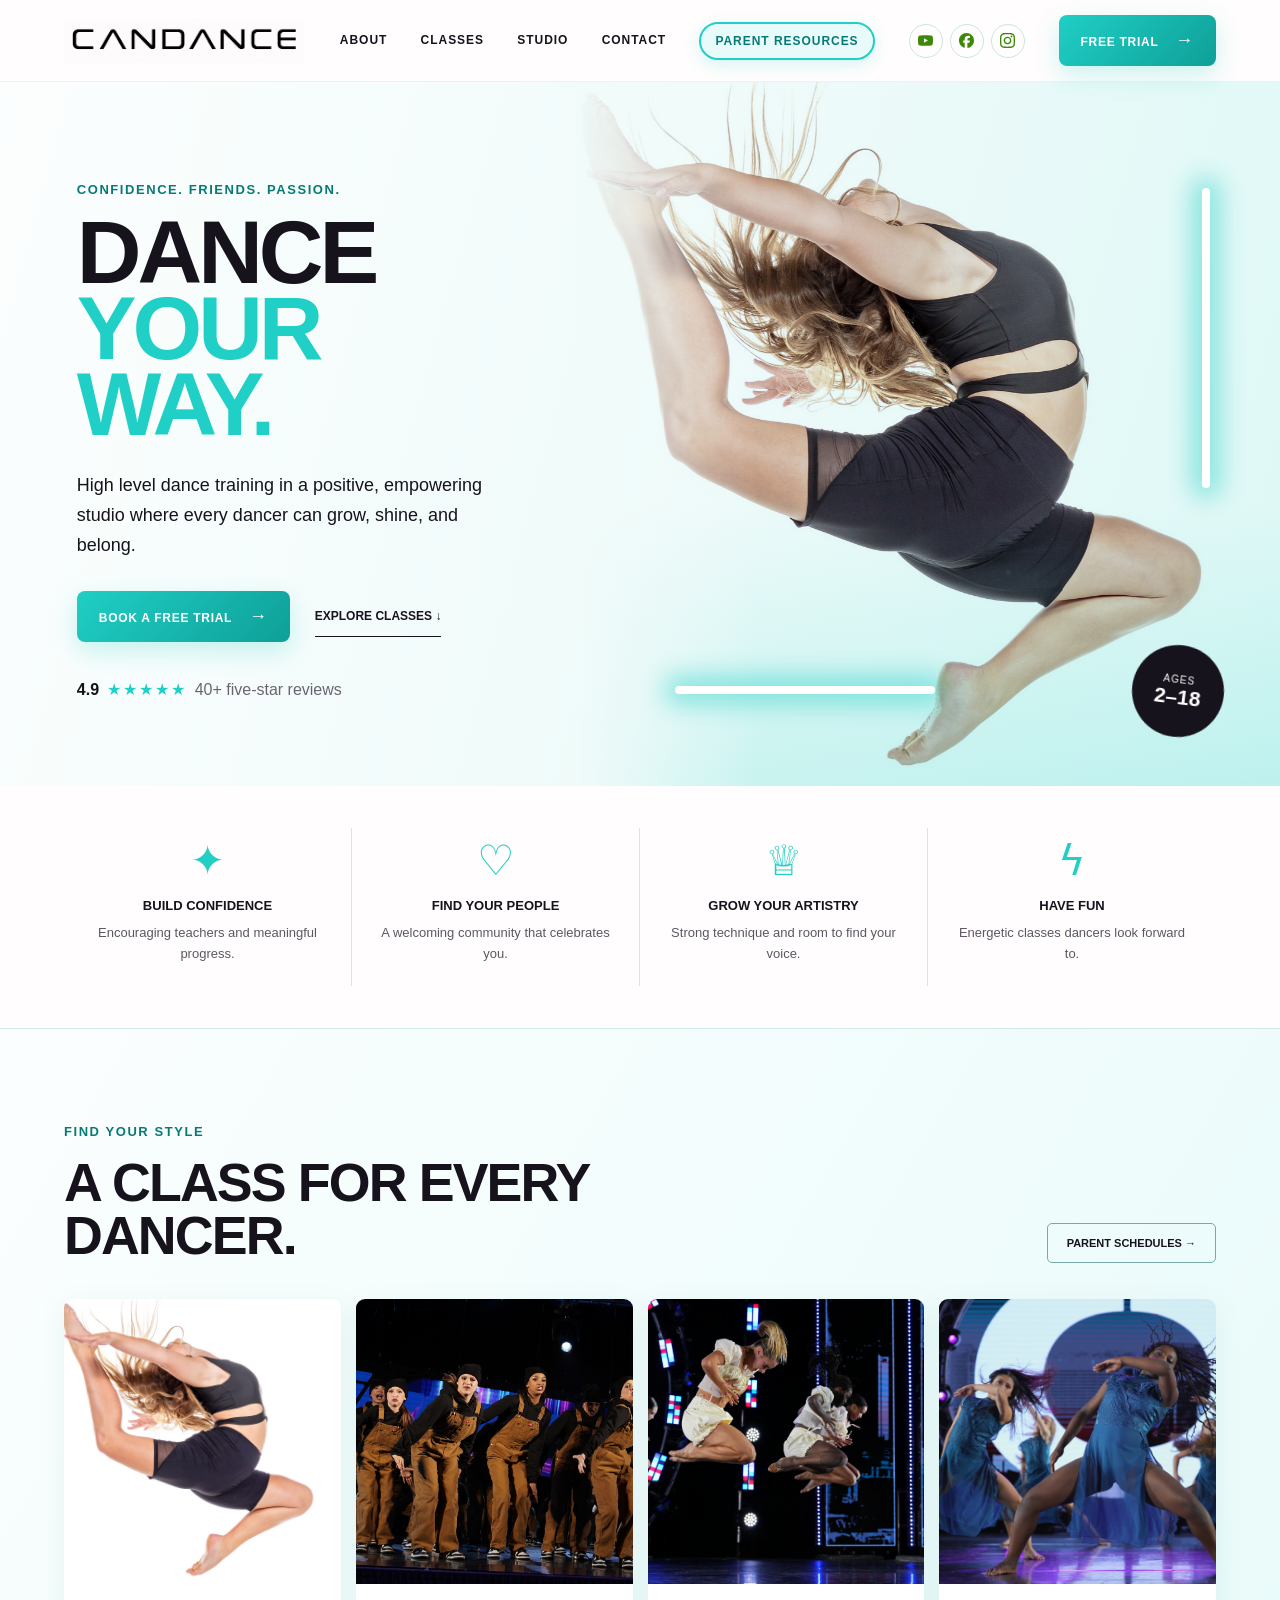
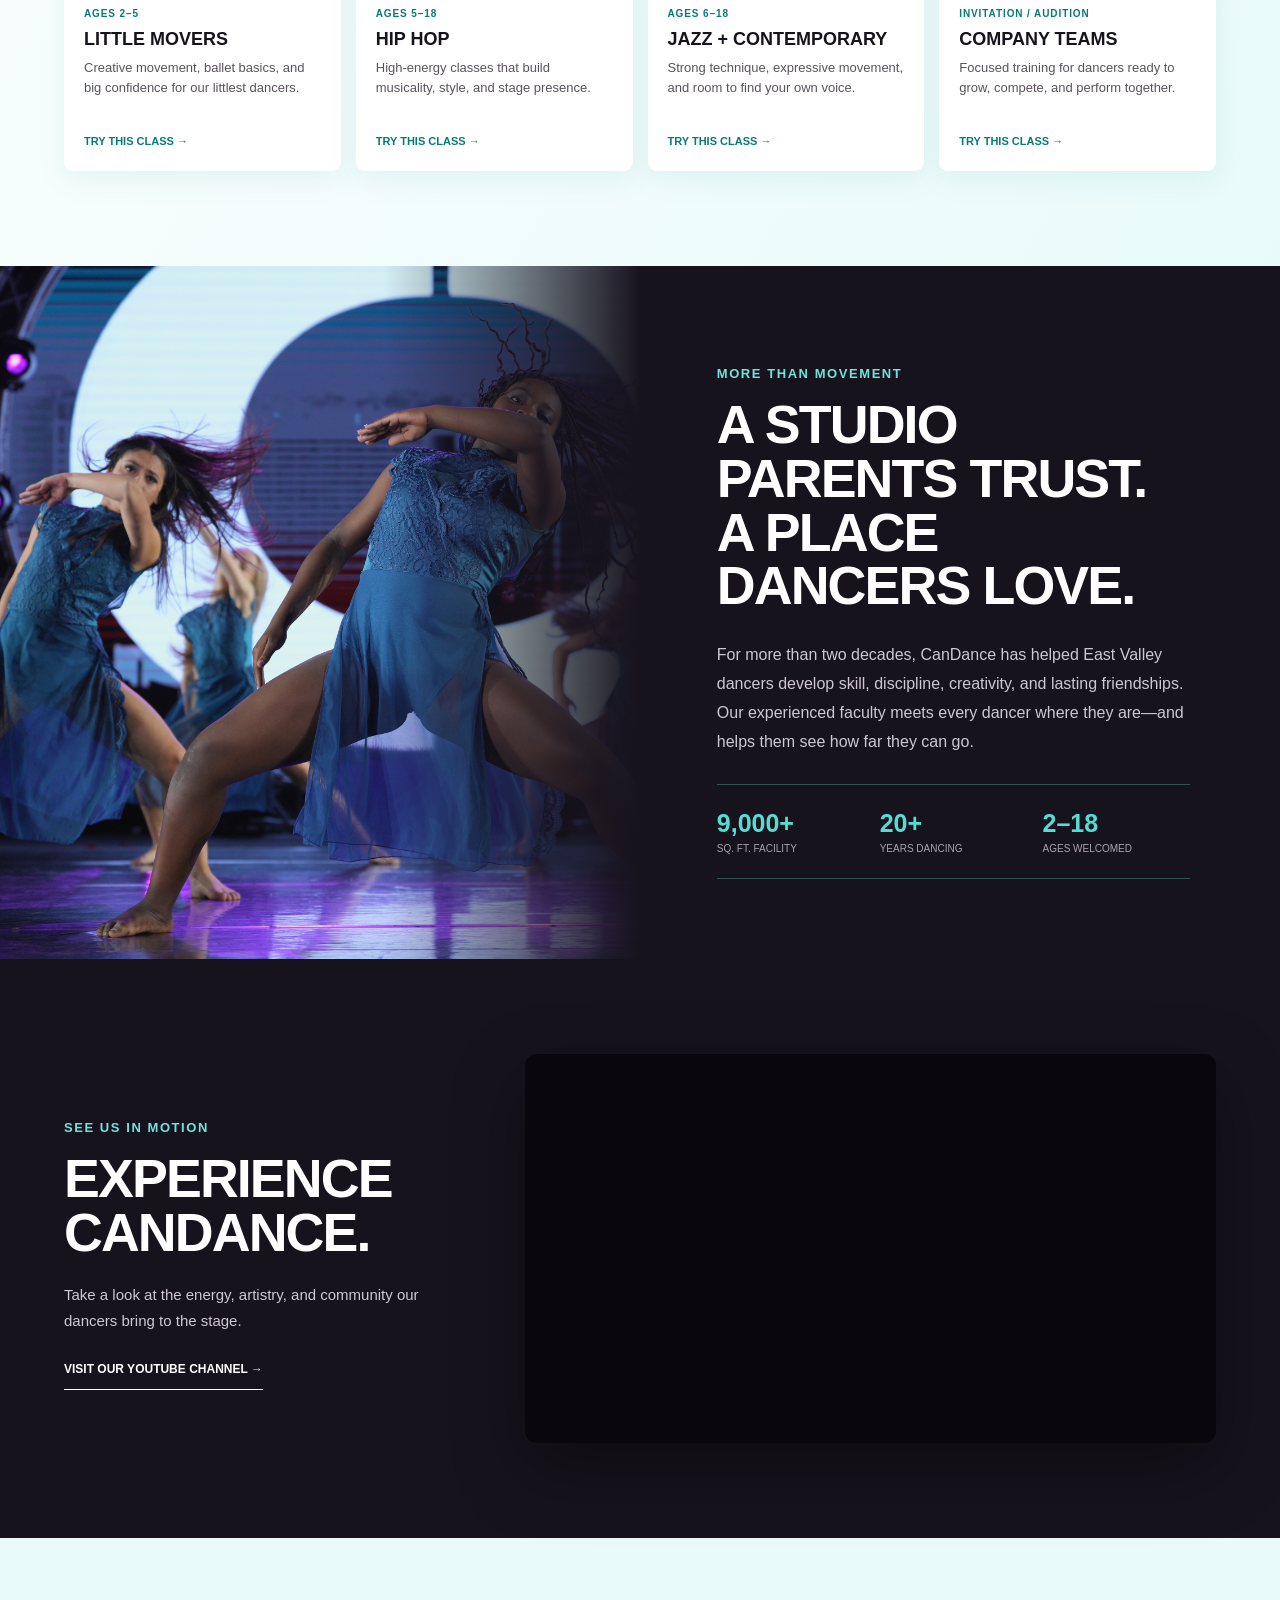
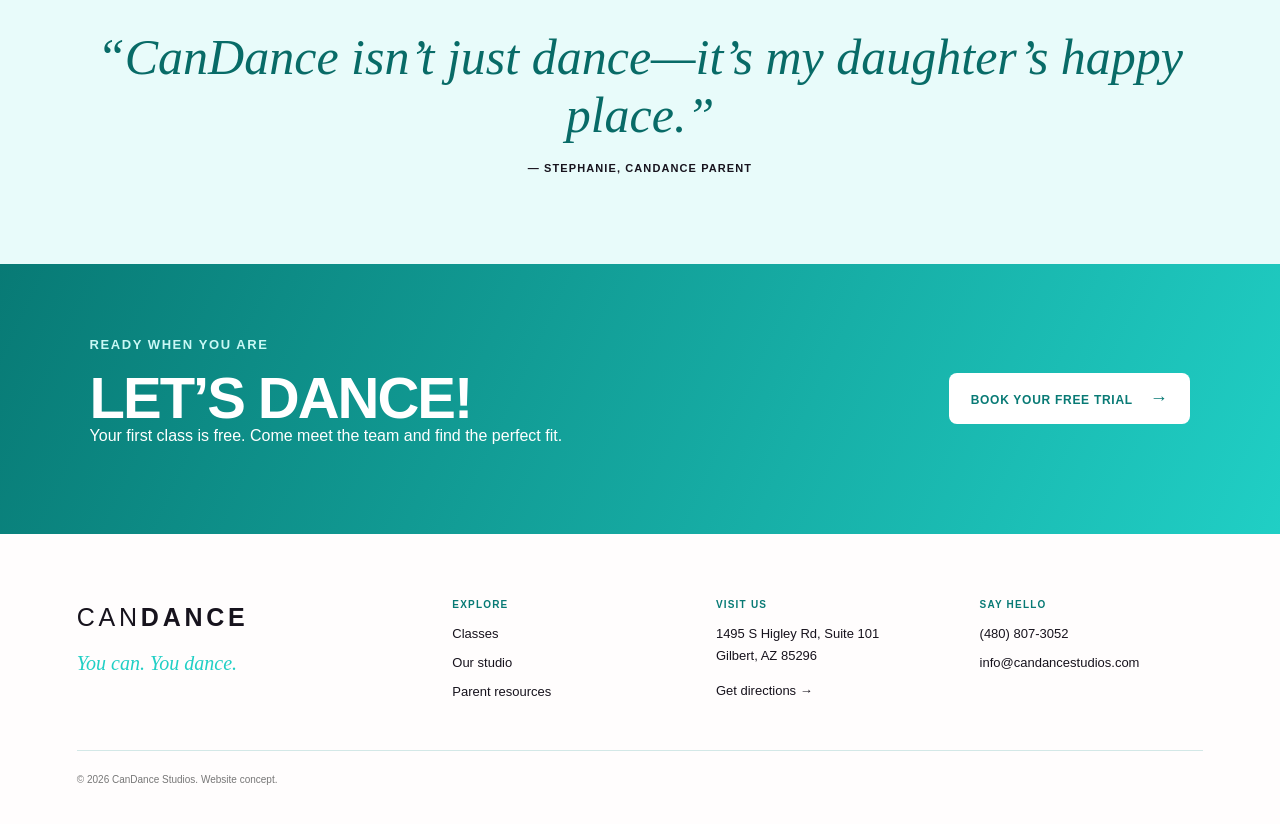
==== commit 50f27631: "Move schedule into parent resources" ====
--- a/index.html
+++ b/index.html
@@ -13,7 +13,7 @@
     <a class="header-logo" href="#top" aria-label="CanDance home"><img src="images/candance-logo.png" alt="CanDance"></a>
     <button class="menu-button" aria-label="Toggle navigation" aria-expanded="false">☰</button>
     <nav class="nav" aria-label="Main navigation">
-      <a href="#about">About</a><a href="#classes">Classes</a><a href="#schedule">Schedule</a><a href="#studio">Studio</a><a href="#contact">Contact</a><a class="parent-tab" href="parent-resources.html">Parent Resources</a>
+      <a href="#about">About</a><a href="#classes">Classes</a><a href="#studio">Studio</a><a href="#contact">Contact</a><a class="parent-tab" href="parent-resources.html">Parent Resources</a>
     </nav>
     <div class="social-links" aria-label="CanDance social media">
       <a href="https://www.youtube.com/c/CanDanceStudios" target="_blank" rel="noreferrer" aria-label="CanDance on YouTube"><img src="images/social-youtube.svg" alt=""></a>
@@ -43,7 +43,7 @@
     </section>
 
     <section class="section programs" id="classes">
-      <div class="section-heading"><div><p class="eyebrow">Find your style</p><h2>A class for every dancer.</h2></div><a class="outline-button" href="#schedule">View the schedule →</a></div>
+      <div class="section-heading"><div><p class="eyebrow">Find your style</p><h2>A class for every dancer.</h2></div><a class="outline-button" href="parent-resources.html#schedule">Parent schedules →</a></div>
       <div class="program-grid">
         <article class="program-card"><div class="program-image"><img src="images/class-1.jpg" alt="Dancer performing"></div><div class="program-content"><small>Ages 2–5</small><h3>Little Movers</h3><p>Creative movement, ballet basics, and big confidence for our littlest dancers.</p><button class="try-class">Try this class →</button></div></article>
         <article class="program-card"><div class="program-image"><img src="images/class-3.jpeg" alt="Hip hop team performing"></div><div class="program-content"><small>Ages 5–18</small><h3>Hip Hop</h3><p>High-energy classes that build musicality, style, and stage presence.</p><button class="try-class">Try this class →</button></div></article>
@@ -55,16 +55,6 @@
     <section class="story" id="studio">
       <div class="story-image"><img src="images/class-2.jpeg" alt="CanDance students performing together"></div>
       <div class="story-copy"><p class="eyebrow">More than movement</p><h2>A studio parents trust. A place dancers love.</h2><p>For more than two decades, CanDance has helped East Valley dancers develop skill, discipline, creativity, and lasting friendships. Our experienced faculty meets every dancer where they are—and helps them see how far they can go.</p><div class="stats"><div><strong>9,000+</strong><span>sq. ft. facility</span></div><div><strong>20+</strong><span>years dancing</span></div><div><strong>2–18</strong><span>ages welcomed</span></div></div></div>
-    </section>
-
-    <section class="section schedule" id="schedule">
-      <div><p class="eyebrow">This week at CanDance</p><h2>Find your next class.</h2><p class="schedule-note">Here’s a sample of our weekly rhythm. Contact the studio for current 2026–2027 availability and placement.</p></div>
-      <div class="schedule-list">
-        <div><strong>Monday</strong><span>Tiny Tots<small>Ages 2–4</small></span><b>4:15 PM</b><button class="try-class">Try it →</button></div>
-        <div><strong>Tuesday</strong><span>Hip Hop<small>Ages 7–10</small></span><b>5:30 PM</b><button class="try-class">Try it →</button></div>
-        <div><strong>Wednesday</strong><span>Jazz / Technique<small>Ages 10–14</small></span><b>6:30 PM</b><button class="try-class">Try it →</button></div>
-        <div><strong>Thursday</strong><span>Contemporary<small>Ages 12–18</small></span><b>7:15 PM</b><button class="try-class">Try it →</button></div>
-      </div>
     </section>
 
     <section class="video-section" id="video">
@@ -84,7 +74,7 @@
     <section class="cta" id="contact"><div><p class="eyebrow">Ready when you are</p><h2>Let’s dance!</h2><p>Your first class is free. Come meet the team and find the perfect fit.</p></div><button class="button light trial-button">Book your free trial <b>→</b></button></section>
   </main>
 
-  <footer><div class="footer-brand"><a class="brand" href="#top"><span>CAN</span>DANCE</a><p>You can. You dance.</p></div><div><h3>Explore</h3><a href="#classes">Classes</a><a href="#schedule">Schedule</a><a href="#studio">Our studio</a><a href="parent-resources.html">Parent resources</a></div><div><h3>Visit us</h3><p>1495 S Higley Rd, Suite 101<br>Gilbert, AZ 85296</p><a href="https://maps.google.com/?q=1495+S+Higley+Rd+Gilbert+AZ" target="_blank" rel="noreferrer">Get directions →</a></div><div><h3>Say hello</h3><a href="tel:+14808073052">(480) 807-3052</a><a href="mailto:info@candancestudios.com">info@candancestudios.com</a></div><p class="copyright">© 2026 CanDance Studios. Website concept.</p></footer>
+  <footer><div class="footer-brand"><a class="brand" href="#top"><span>CAN</span>DANCE</a><p>You can. You dance.</p></div><div><h3>Explore</h3><a href="#classes">Classes</a><a href="#studio">Our studio</a><a href="parent-resources.html">Parent resources</a></div><div><h3>Visit us</h3><p>1495 S Higley Rd, Suite 101<br>Gilbert, AZ 85296</p><a href="https://maps.google.com/?q=1495+S+Higley+Rd+Gilbert+AZ" target="_blank" rel="noreferrer">Get directions →</a></div><div><h3>Say hello</h3><a href="tel:+14808073052">(480) 807-3052</a><a href="mailto:info@candancestudios.com">info@candancestudios.com</a></div><p class="copyright">© 2026 CanDance Studios. Website concept.</p></footer>
 
   <div class="modal-backdrop" hidden>
     <section class="modal" role="dialog" aria-modal="true" aria-labelledby="trial-title">
--- a/styles.css
+++ b/styles.css
@@ -44,3 +44,4 @@
 @media(max-width:700px){.resource-grid{grid-template-columns:1fr}.resource-card{min-height:210px}}
 
 .resource-header{justify-content:space-between}.back-home{color:#087A75;font-size:12px;font-weight:800;text-transform:uppercase;letter-spacing:.07em}.resource-hero{padding:95px max(7vw,28px) 75px;background:linear-gradient(115deg,#F8FEFD,#DDF8F6)}.resource-hero h1{font-size:clamp(55px,8vw,105px);margin-bottom:30px}.resource-hero>p:last-child{max-width:690px;font-size:18px;line-height:1.7}.class-finder{padding:70px max(7vw,28px) 100px}.finder-panel{max-width:720px;margin:0 auto 60px;text-align:center}.finder-panel label{display:block;font-size:clamp(27px,4vw,43px);font-weight:800;text-transform:uppercase;letter-spacing:-.025em;margin-bottom:22px}.finder-panel select{width:100%;padding:18px 48px 18px 20px;border:2px solid #20CFC5;border-radius:9px;background:#fff;color:#17131d;font-size:16px;box-shadow:0 10px 30px rgba(8,122,117,.10)}.selected-class{scroll-margin-top:110px}.selected-heading{display:flex;justify-content:space-between;align-items:end;gap:24px;margin-bottom:30px}.selected-heading h2{font-size:clamp(36px,5vw,66px);text-transform:uppercase;margin:0}.selected-heading button{border:1px solid #087A75;background:#fff;color:#087A75;border-radius:999px;padding:11px 17px;font-weight:800;cursor:pointer}.update-grid{display:grid;grid-template-columns:repeat(3,1fr);gap:16px}.update-grid article{padding:30px;background:#F2FCFB;border-top:5px solid #20CFC5;min-height:270px}.update-grid span,.directory-label{color:#087A75;font-size:11px;font-weight:800;text-transform:uppercase;letter-spacing:.1em}.update-grid h3{font-size:21px;margin:30px 0 13px}.update-grid p{font-size:14px;line-height:1.65;color:#4E6664}.update-grid a{display:inline-block;margin-top:10px;color:#087A75;font-size:11px;font-weight:800;text-transform:uppercase;border-bottom:1px solid}.class-directory{max-width:1050px;margin:auto}.directory-label{text-align:center;margin-bottom:20px}.class-buttons{display:flex;flex-wrap:wrap;justify-content:center;gap:10px}.class-buttons button{border:1px solid #B9DDDA;border-radius:999px;background:#fff;padding:13px 18px;color:#274E4B;font-weight:700;cursor:pointer;transition:.2s}.class-buttons button:hover{background:#20CFC5;border-color:#20CFC5;color:#073F3C;transform:translateY(-2px)}.resource-footer{display:flex;justify-content:space-between;grid-template-columns:none;background:#17131d;color:#fff;padding:32px max(7vw,28px)}.resource-footer p{margin:0}.resource-footer a{color:#72E3DC;font-weight:800}@media(max-width:760px){.resource-hero{padding-top:70px}.update-grid{grid-template-columns:1fr}.selected-heading{align-items:flex-start;flex-direction:column}.resource-footer{display:block}.resource-footer a{display:block;margin-top:10px}}
+.header-logo{border:0;background:transparent}.header-logo img{mix-blend-mode:multiply}.parent-schedule{background:#F2FCFB}.parent-schedule .schedule-list>div{grid-template-columns:110px 1fr 85px}
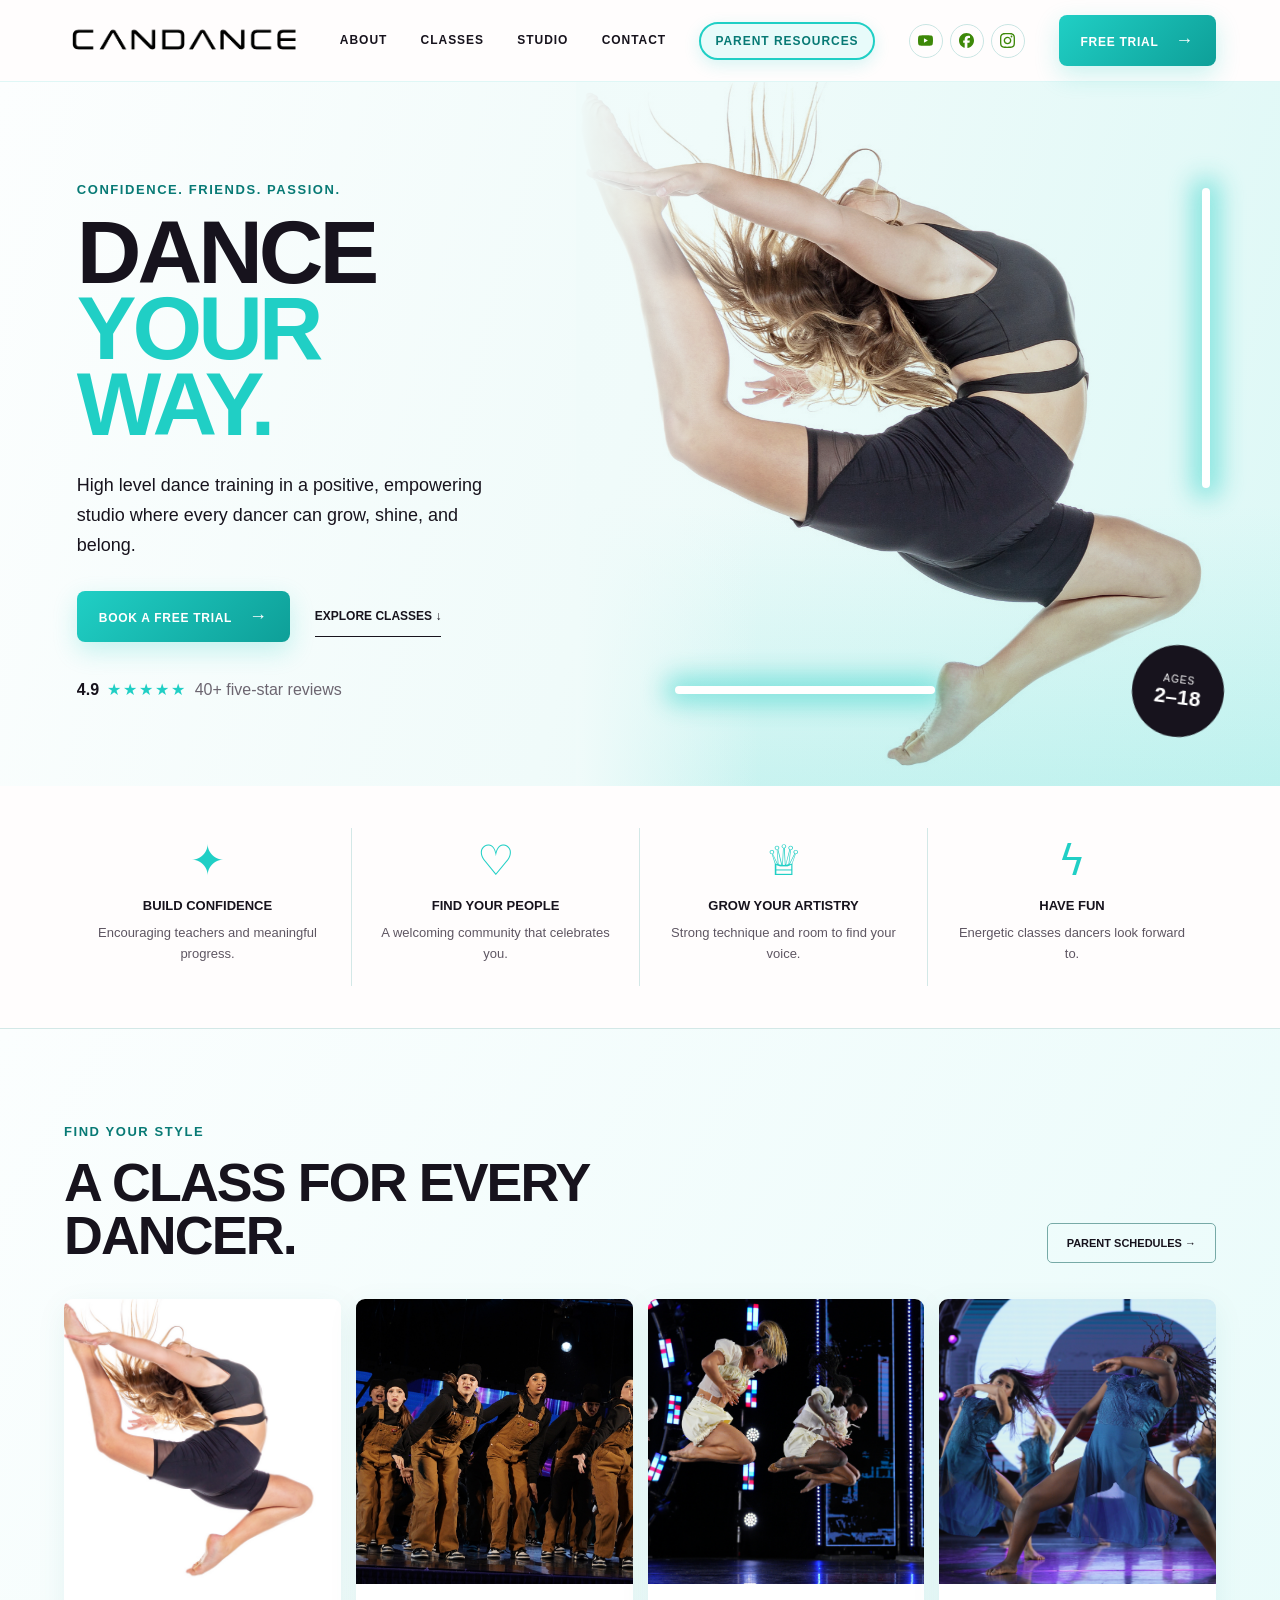
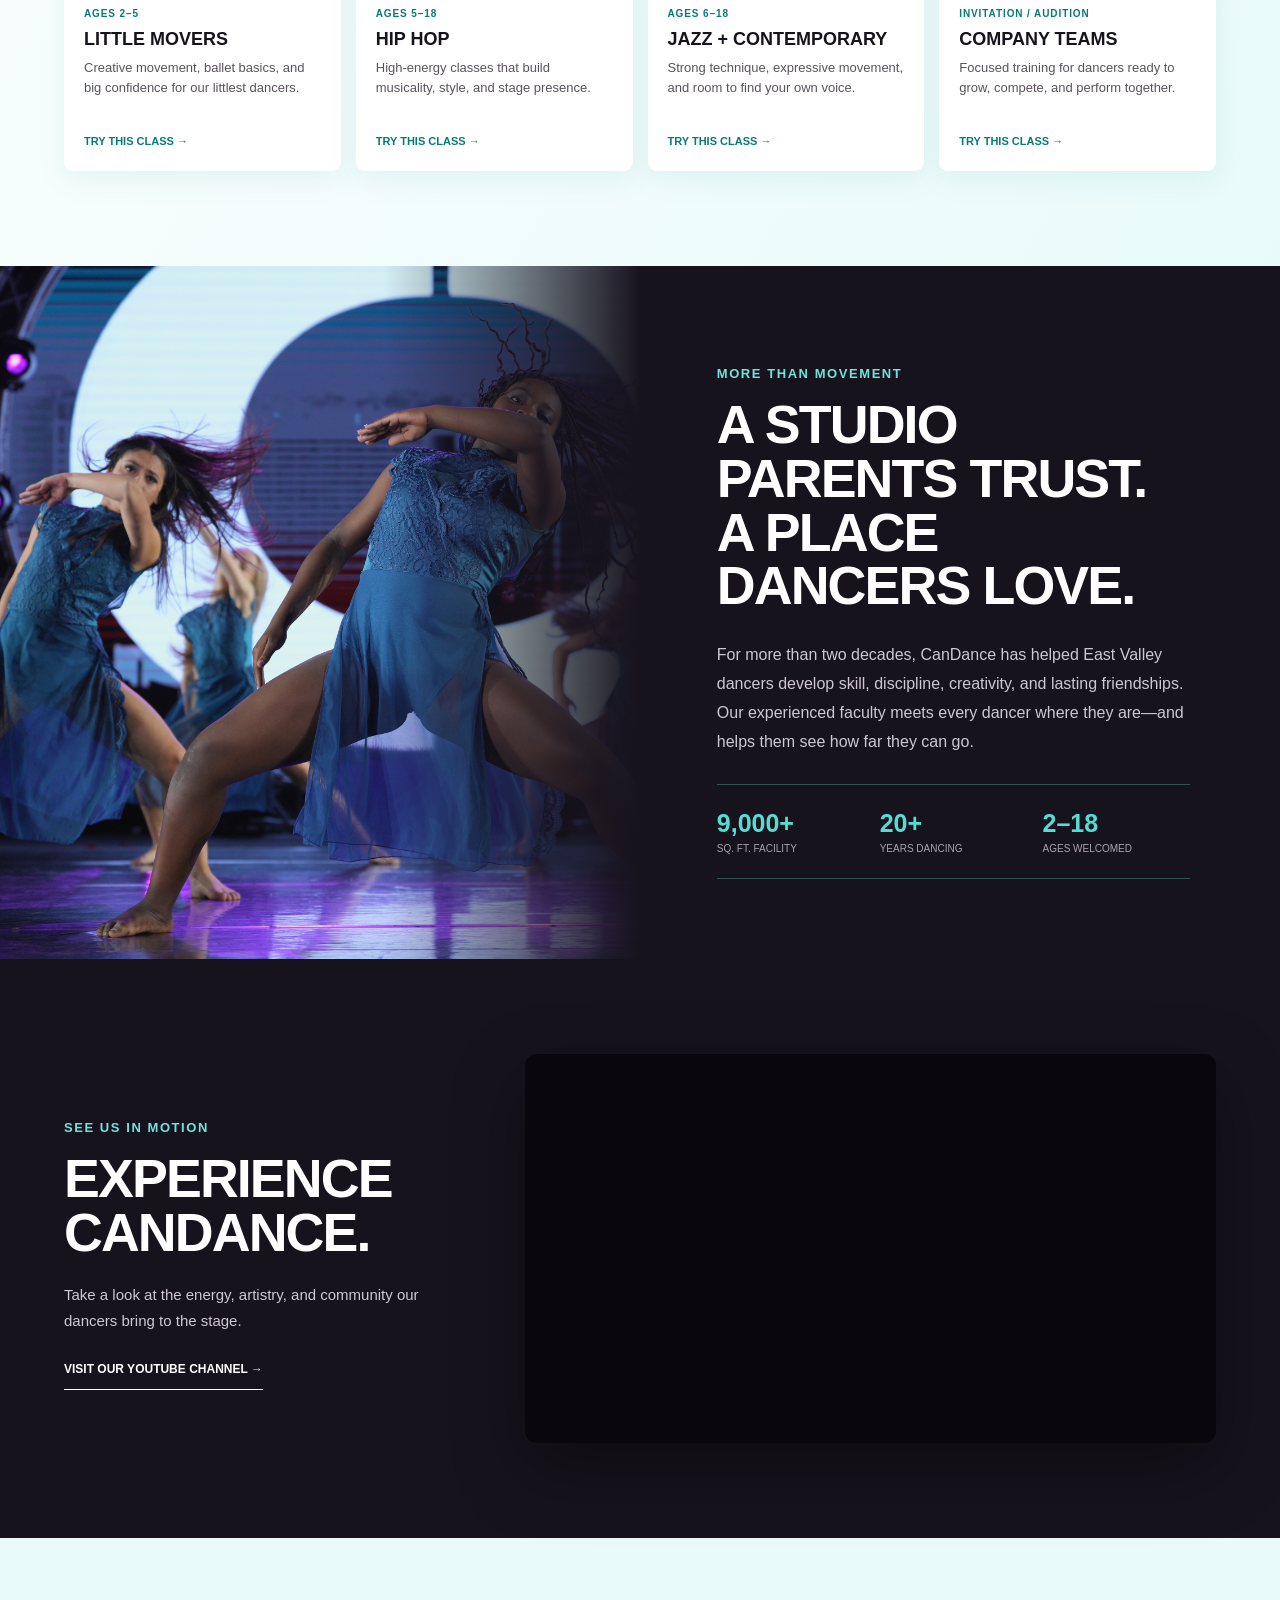
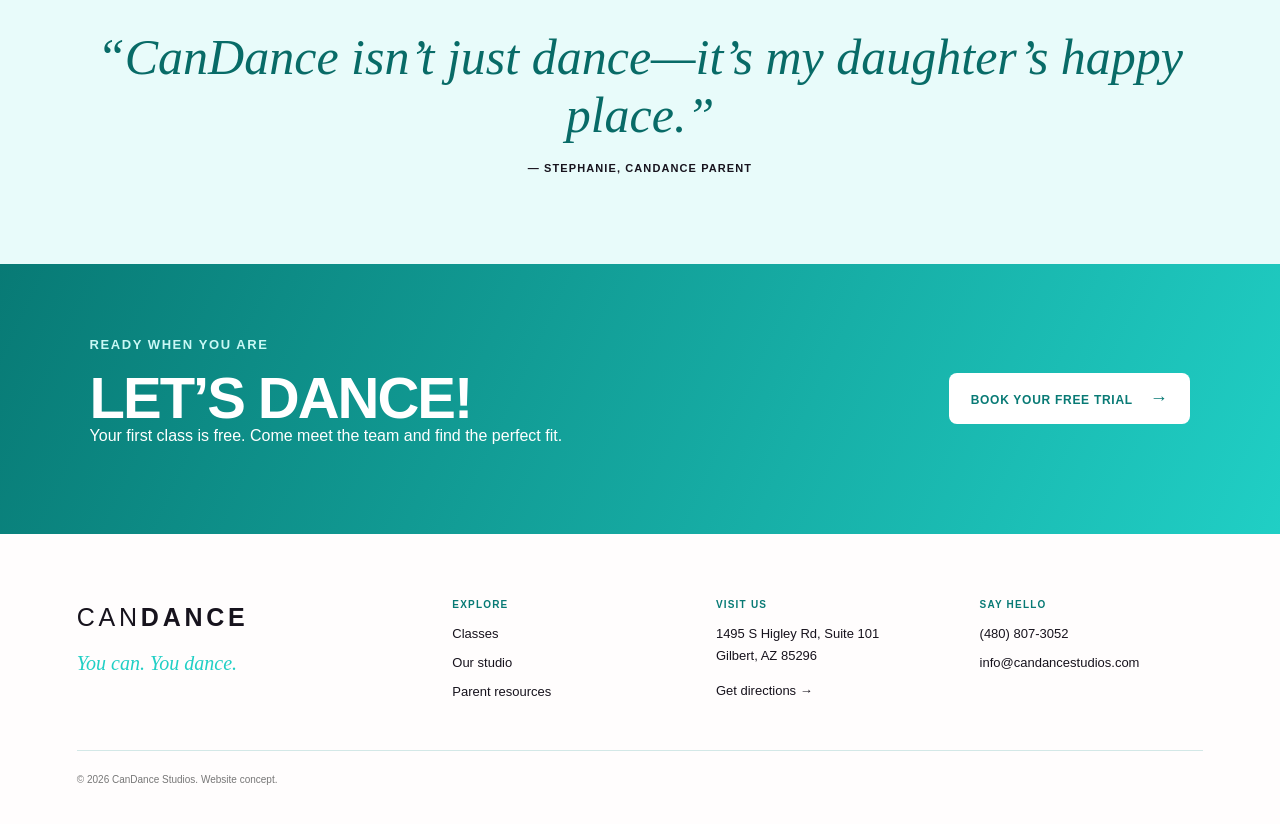
==== commit 62c95bec: "Use transparent header logo" ====
--- a/index.html
+++ b/index.html
@@ -10,7 +10,7 @@
 </head>
 <body>
   <header class="site-header">
-    <a class="header-logo" href="#top" aria-label="CanDance home"><img src="images/candance-logo.png" alt="CanDance"></a>
+    <a class="header-logo" href="#top" aria-label="CanDance home"><img src="images/candance-logo-transparent.png" alt="CanDance"></a>
     <button class="menu-button" aria-label="Toggle navigation" aria-expanded="false">☰</button>
     <nav class="nav" aria-label="Main navigation">
       <a href="#about">About</a><a href="#classes">Classes</a><a href="#studio">Studio</a><a href="#contact">Contact</a><a class="parent-tab" href="parent-resources.html">Parent Resources</a>
--- a/styles.css
+++ b/styles.css
@@ -44,4 +44,5 @@
 @media(max-width:700px){.resource-grid{grid-template-columns:1fr}.resource-card{min-height:210px}}
 
 .resource-header{justify-content:space-between}.back-home{color:#087A75;font-size:12px;font-weight:800;text-transform:uppercase;letter-spacing:.07em}.resource-hero{padding:95px max(7vw,28px) 75px;background:linear-gradient(115deg,#F8FEFD,#DDF8F6)}.resource-hero h1{font-size:clamp(55px,8vw,105px);margin-bottom:30px}.resource-hero>p:last-child{max-width:690px;font-size:18px;line-height:1.7}.class-finder{padding:70px max(7vw,28px) 100px}.finder-panel{max-width:720px;margin:0 auto 60px;text-align:center}.finder-panel label{display:block;font-size:clamp(27px,4vw,43px);font-weight:800;text-transform:uppercase;letter-spacing:-.025em;margin-bottom:22px}.finder-panel select{width:100%;padding:18px 48px 18px 20px;border:2px solid #20CFC5;border-radius:9px;background:#fff;color:#17131d;font-size:16px;box-shadow:0 10px 30px rgba(8,122,117,.10)}.selected-class{scroll-margin-top:110px}.selected-heading{display:flex;justify-content:space-between;align-items:end;gap:24px;margin-bottom:30px}.selected-heading h2{font-size:clamp(36px,5vw,66px);text-transform:uppercase;margin:0}.selected-heading button{border:1px solid #087A75;background:#fff;color:#087A75;border-radius:999px;padding:11px 17px;font-weight:800;cursor:pointer}.update-grid{display:grid;grid-template-columns:repeat(3,1fr);gap:16px}.update-grid article{padding:30px;background:#F2FCFB;border-top:5px solid #20CFC5;min-height:270px}.update-grid span,.directory-label{color:#087A75;font-size:11px;font-weight:800;text-transform:uppercase;letter-spacing:.1em}.update-grid h3{font-size:21px;margin:30px 0 13px}.update-grid p{font-size:14px;line-height:1.65;color:#4E6664}.update-grid a{display:inline-block;margin-top:10px;color:#087A75;font-size:11px;font-weight:800;text-transform:uppercase;border-bottom:1px solid}.class-directory{max-width:1050px;margin:auto}.directory-label{text-align:center;margin-bottom:20px}.class-buttons{display:flex;flex-wrap:wrap;justify-content:center;gap:10px}.class-buttons button{border:1px solid #B9DDDA;border-radius:999px;background:#fff;padding:13px 18px;color:#274E4B;font-weight:700;cursor:pointer;transition:.2s}.class-buttons button:hover{background:#20CFC5;border-color:#20CFC5;color:#073F3C;transform:translateY(-2px)}.resource-footer{display:flex;justify-content:space-between;grid-template-columns:none;background:#17131d;color:#fff;padding:32px max(7vw,28px)}.resource-footer p{margin:0}.resource-footer a{color:#72E3DC;font-weight:800}@media(max-width:760px){.resource-hero{padding-top:70px}.update-grid{grid-template-columns:1fr}.selected-heading{align-items:flex-start;flex-direction:column}.resource-footer{display:block}.resource-footer a{display:block;margin-top:10px}}
-.header-logo{border:0;background:transparent}.header-logo img{mix-blend-mode:multiply}.parent-schedule{background:#F2FCFB}.parent-schedule .schedule-list>div{grid-template-columns:110px 1fr 85px}
+.header-logo{border:0;background:transparent}.header-logo img{mix-blend-mode:normal}.parent-schedule{background:#F2FCFB}.parent-schedule .schedule-list>div{grid-template-columns:110px 1fr 85px}
+.resource-jump{display:flex;gap:12px;margin-top:32px}.resource-jump a{padding:14px 20px;border:2px solid #087A75;border-radius:999px;color:#087A75;font-size:12px;font-weight:800;text-transform:uppercase;letter-spacing:.06em}.resource-jump .schedule-jump{background:#20CFC5;border-color:#20CFC5;color:#073F3C;box-shadow:0 9px 24px rgba(32,207,197,.25)}.parent-schedule{scroll-margin-top:82px;border-bottom:1px solid #C9E5E3}.class-finder{scroll-margin-top:82px}@media(max-width:580px){.resource-jump{align-items:flex-start;flex-direction:column}.resource-jump a{width:100%;text-align:center}}
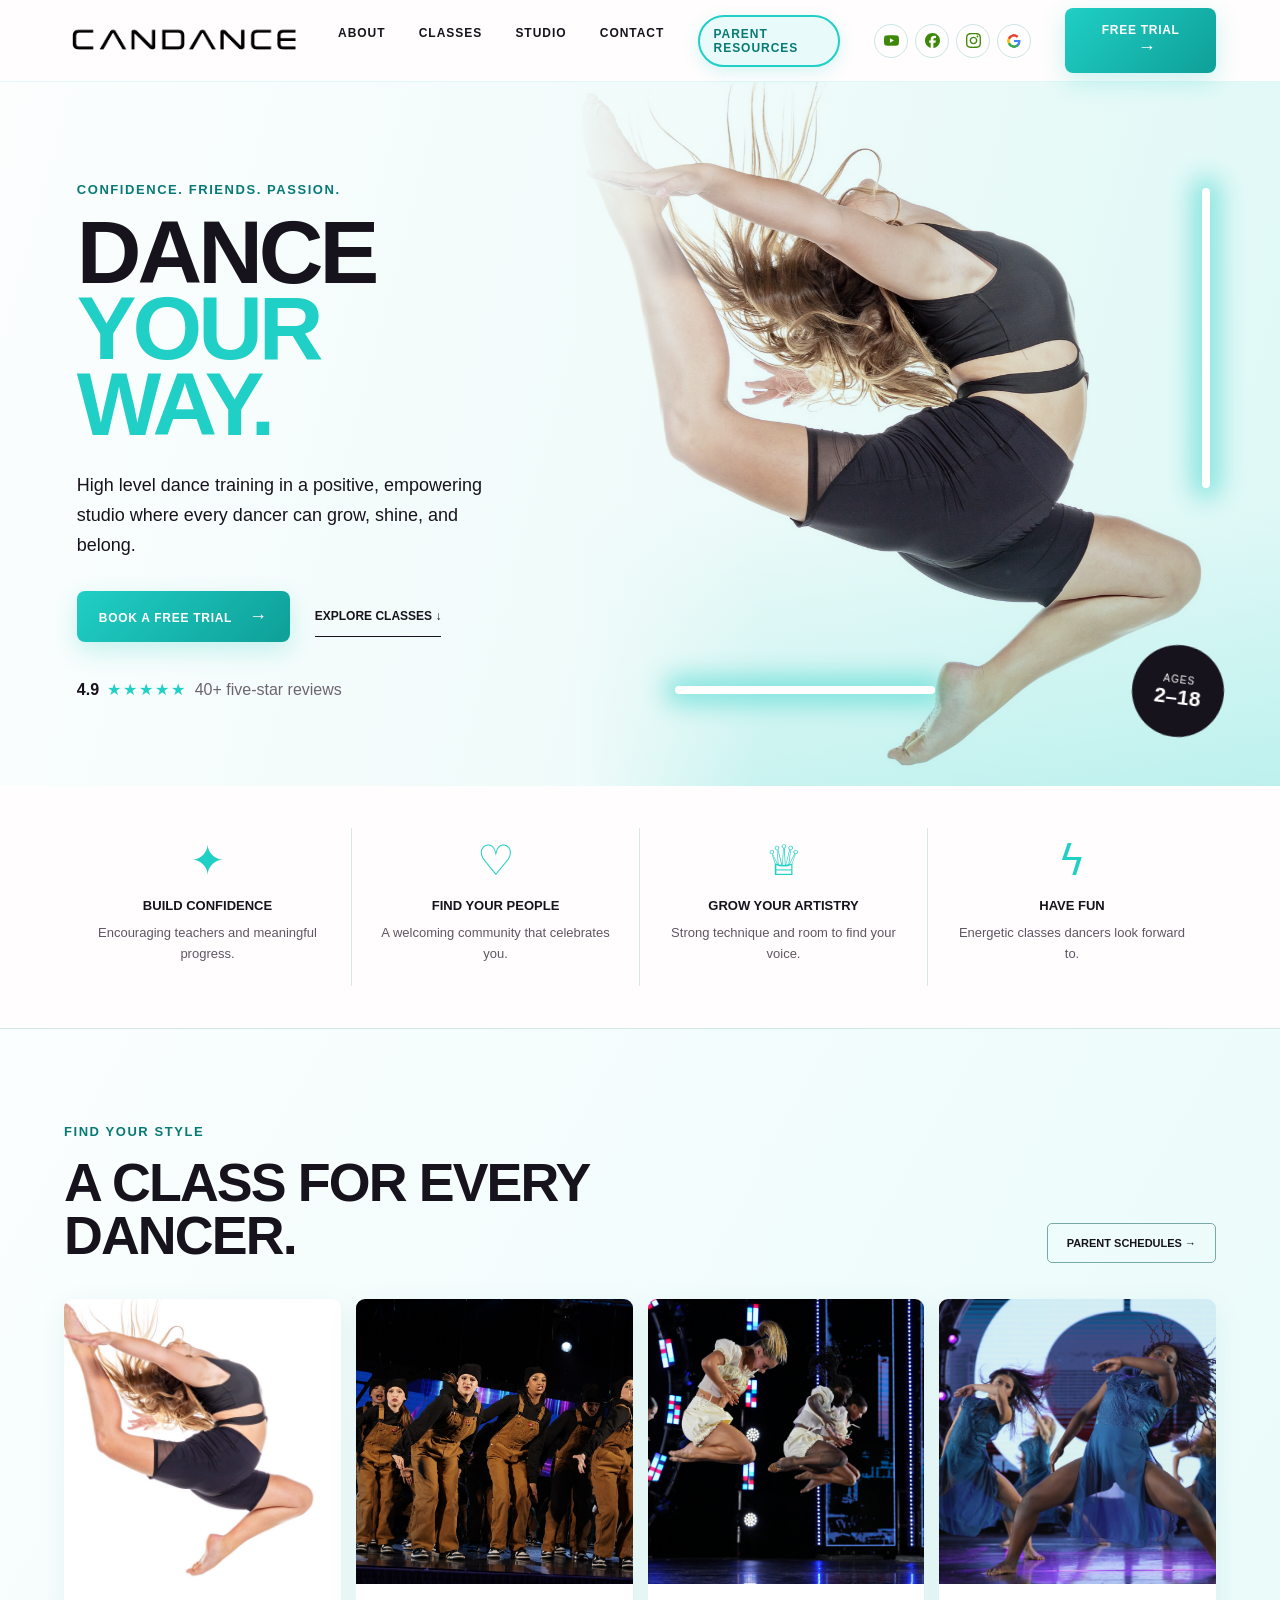
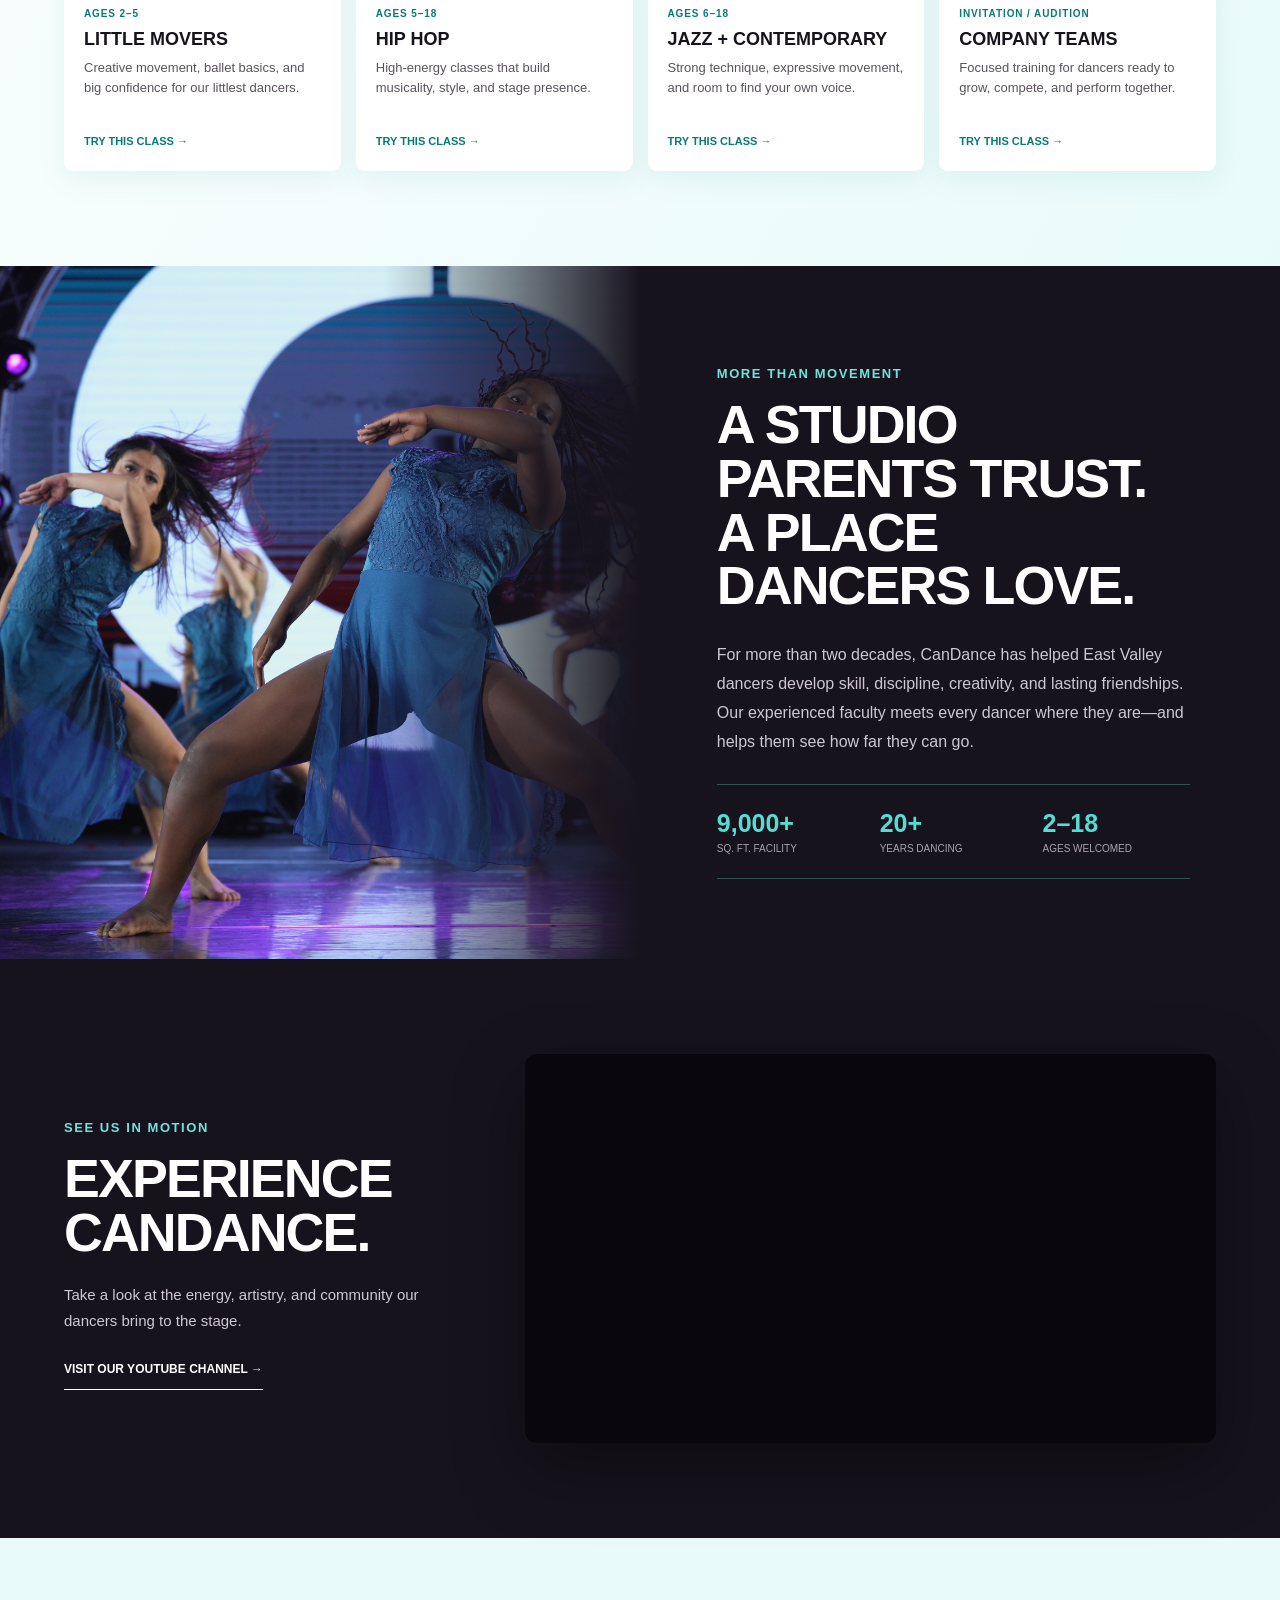
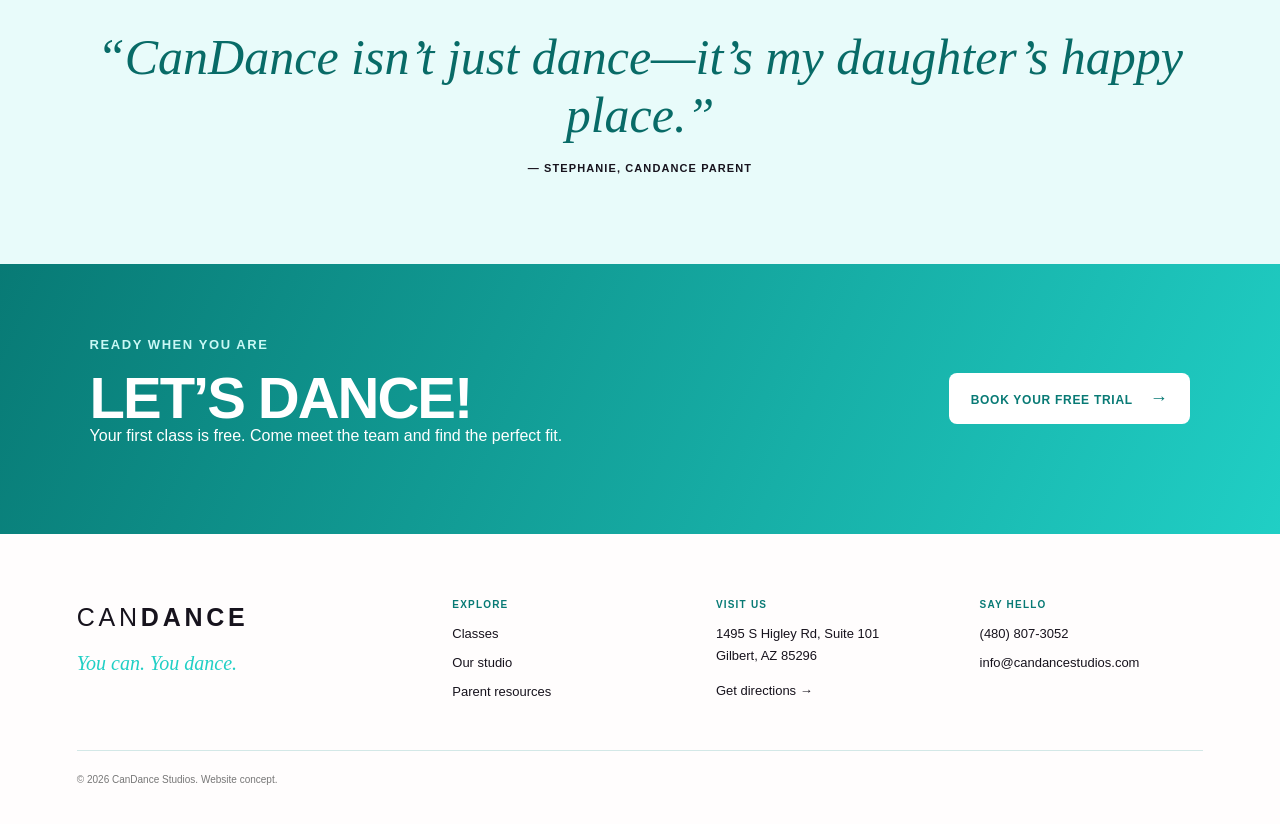
==== commit a8f5f9d2: "Add Google Business header link" ====
--- a/index.html
+++ b/index.html
@@ -19,6 +19,7 @@
       <a href="https://www.youtube.com/c/CanDanceStudios" target="_blank" rel="noreferrer" aria-label="CanDance on YouTube"><img src="images/social-youtube.svg" alt=""></a>
       <a href="https://www.facebook.com/CanDanceStudiosAZ/" target="_blank" rel="noreferrer" aria-label="CanDance on Facebook"><img src="images/social-facebook.svg" alt=""></a>
       <a href="https://www.instagram.com/candance_studios/" target="_blank" rel="noreferrer" aria-label="CanDance on Instagram"><img src="images/social-instagram.svg" alt=""></a>
+      <a href="https://www.google.com/maps/search/?api=1&amp;query=CanDance+Studios%2C+1495+S+Higley+Rd+Suite+101%2C+Gilbert%2C+AZ+85296" target="_blank" rel="noreferrer" aria-label="CanDance Studios on Google"><img class="google-icon" src="images/social-google.ico" alt=""></a>
     </div>
     <button class="button trial-button">Free trial <b>→</b></button>
   </header>
--- a/styles.css
+++ b/styles.css
@@ -46,3 +46,5 @@
 .resource-header{justify-content:space-between}.back-home{color:#087A75;font-size:12px;font-weight:800;text-transform:uppercase;letter-spacing:.07em}.resource-hero{padding:95px max(7vw,28px) 75px;background:linear-gradient(115deg,#F8FEFD,#DDF8F6)}.resource-hero h1{font-size:clamp(55px,8vw,105px);margin-bottom:30px}.resource-hero>p:last-child{max-width:690px;font-size:18px;line-height:1.7}.class-finder{padding:70px max(7vw,28px) 100px}.finder-panel{max-width:720px;margin:0 auto 60px;text-align:center}.finder-panel label{display:block;font-size:clamp(27px,4vw,43px);font-weight:800;text-transform:uppercase;letter-spacing:-.025em;margin-bottom:22px}.finder-panel select{width:100%;padding:18px 48px 18px 20px;border:2px solid #20CFC5;border-radius:9px;background:#fff;color:#17131d;font-size:16px;box-shadow:0 10px 30px rgba(8,122,117,.10)}.selected-class{scroll-margin-top:110px}.selected-heading{display:flex;justify-content:space-between;align-items:end;gap:24px;margin-bottom:30px}.selected-heading h2{font-size:clamp(36px,5vw,66px);text-transform:uppercase;margin:0}.selected-heading button{border:1px solid #087A75;background:#fff;color:#087A75;border-radius:999px;padding:11px 17px;font-weight:800;cursor:pointer}.update-grid{display:grid;grid-template-columns:repeat(3,1fr);gap:16px}.update-grid article{padding:30px;background:#F2FCFB;border-top:5px solid #20CFC5;min-height:270px}.update-grid span,.directory-label{color:#087A75;font-size:11px;font-weight:800;text-transform:uppercase;letter-spacing:.1em}.update-grid h3{font-size:21px;margin:30px 0 13px}.update-grid p{font-size:14px;line-height:1.65;color:#4E6664}.update-grid a{display:inline-block;margin-top:10px;color:#087A75;font-size:11px;font-weight:800;text-transform:uppercase;border-bottom:1px solid}.class-directory{max-width:1050px;margin:auto}.directory-label{text-align:center;margin-bottom:20px}.class-buttons{display:flex;flex-wrap:wrap;justify-content:center;gap:10px}.class-buttons button{border:1px solid #B9DDDA;border-radius:999px;background:#fff;padding:13px 18px;color:#274E4B;font-weight:700;cursor:pointer;transition:.2s}.class-buttons button:hover{background:#20CFC5;border-color:#20CFC5;color:#073F3C;transform:translateY(-2px)}.resource-footer{display:flex;justify-content:space-between;grid-template-columns:none;background:#17131d;color:#fff;padding:32px max(7vw,28px)}.resource-footer p{margin:0}.resource-footer a{color:#72E3DC;font-weight:800}@media(max-width:760px){.resource-hero{padding-top:70px}.update-grid{grid-template-columns:1fr}.selected-heading{align-items:flex-start;flex-direction:column}.resource-footer{display:block}.resource-footer a{display:block;margin-top:10px}}
 .header-logo{border:0;background:transparent}.header-logo img{mix-blend-mode:normal}.parent-schedule{background:#F2FCFB}.parent-schedule .schedule-list>div{grid-template-columns:110px 1fr 85px}
 .resource-jump{display:flex;gap:12px;margin-top:32px}.resource-jump a{padding:14px 20px;border:2px solid #087A75;border-radius:999px;color:#087A75;font-size:12px;font-weight:800;text-transform:uppercase;letter-spacing:.06em}.resource-jump .schedule-jump{background:#20CFC5;border-color:#20CFC5;color:#073F3C;box-shadow:0 9px 24px rgba(32,207,197,.25)}.parent-schedule{scroll-margin-top:82px;border-bottom:1px solid #C9E5E3}.class-finder{scroll-margin-top:82px}@media(max-width:580px){.resource-jump{align-items:flex-start;flex-direction:column}.resource-jump a{width:100%;text-align:center}}
+.resource-jump .gallery-jump{background:#17131d;border-color:#17131d;color:#fff}.resource-jump .gallery-jump:hover{background:#087A75;border-color:#087A75}
+.social-links img.google-icon{width:18px;height:18px;filter:none}
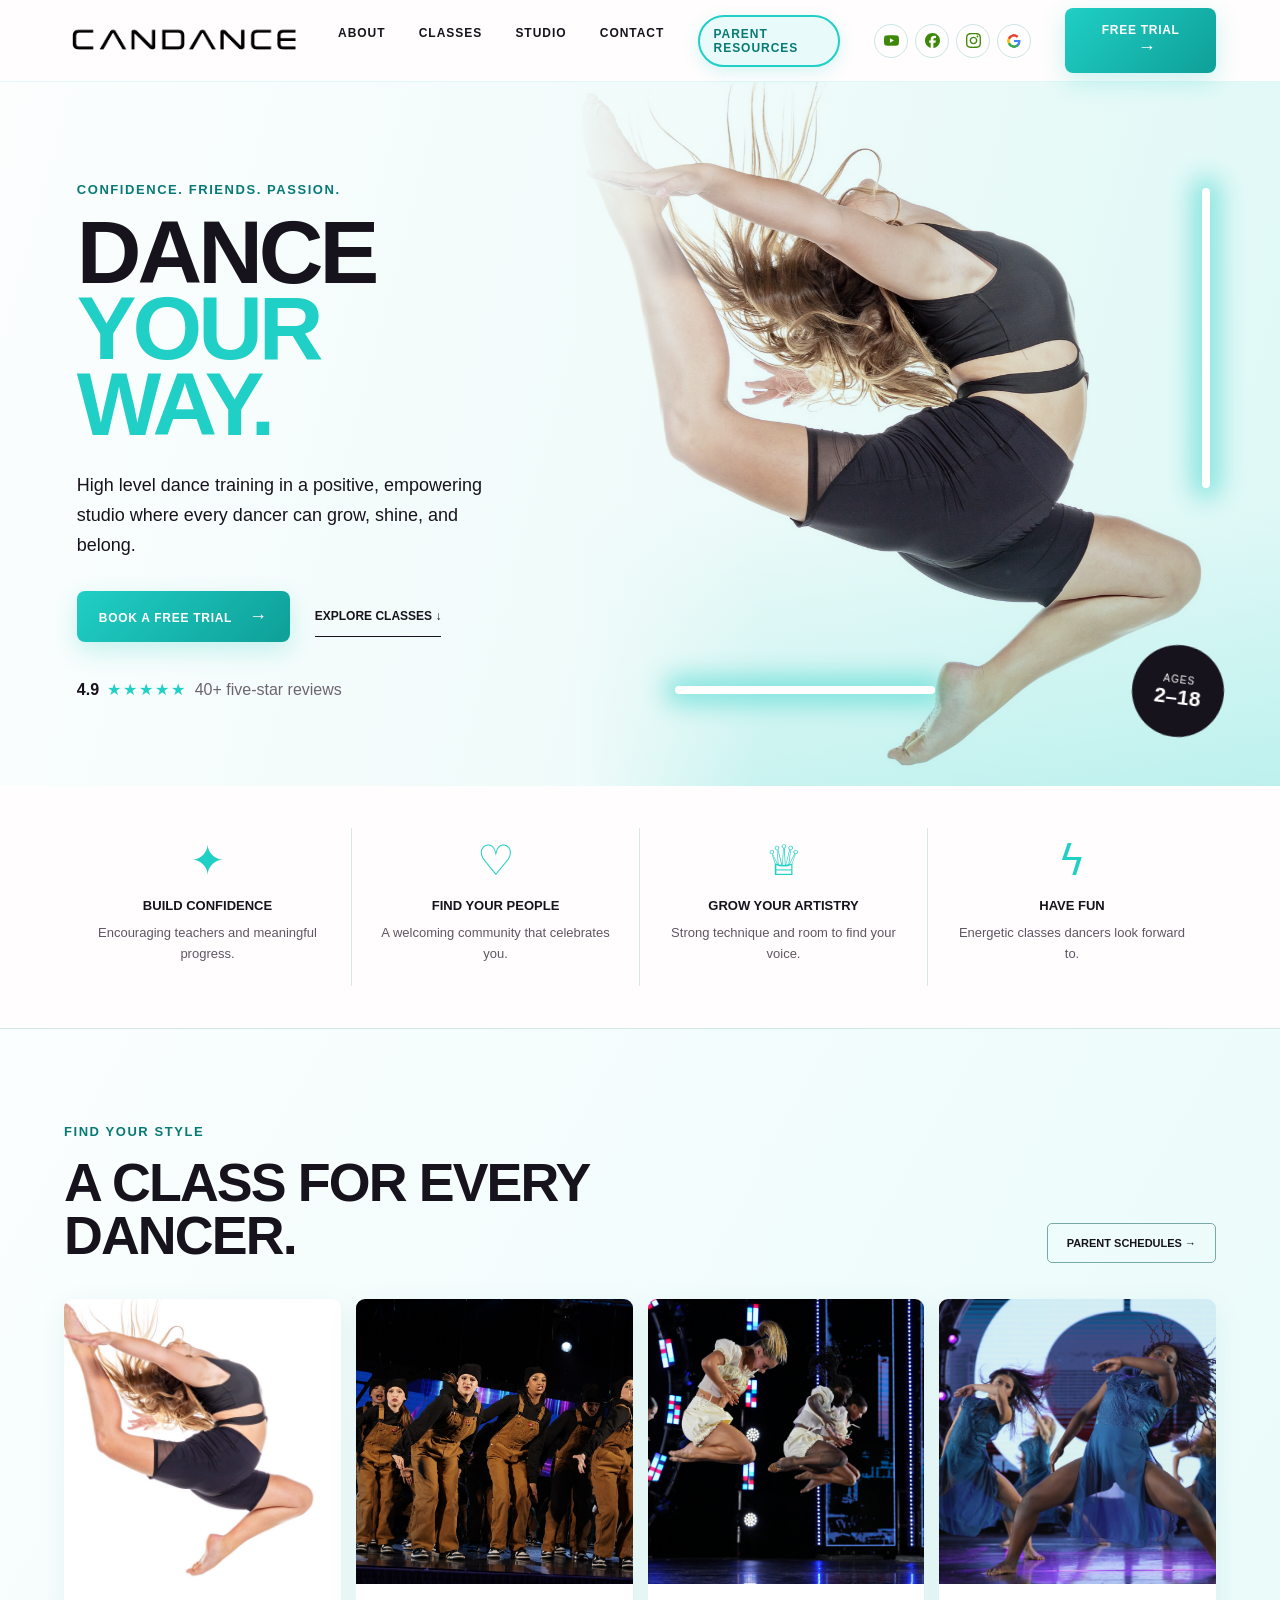
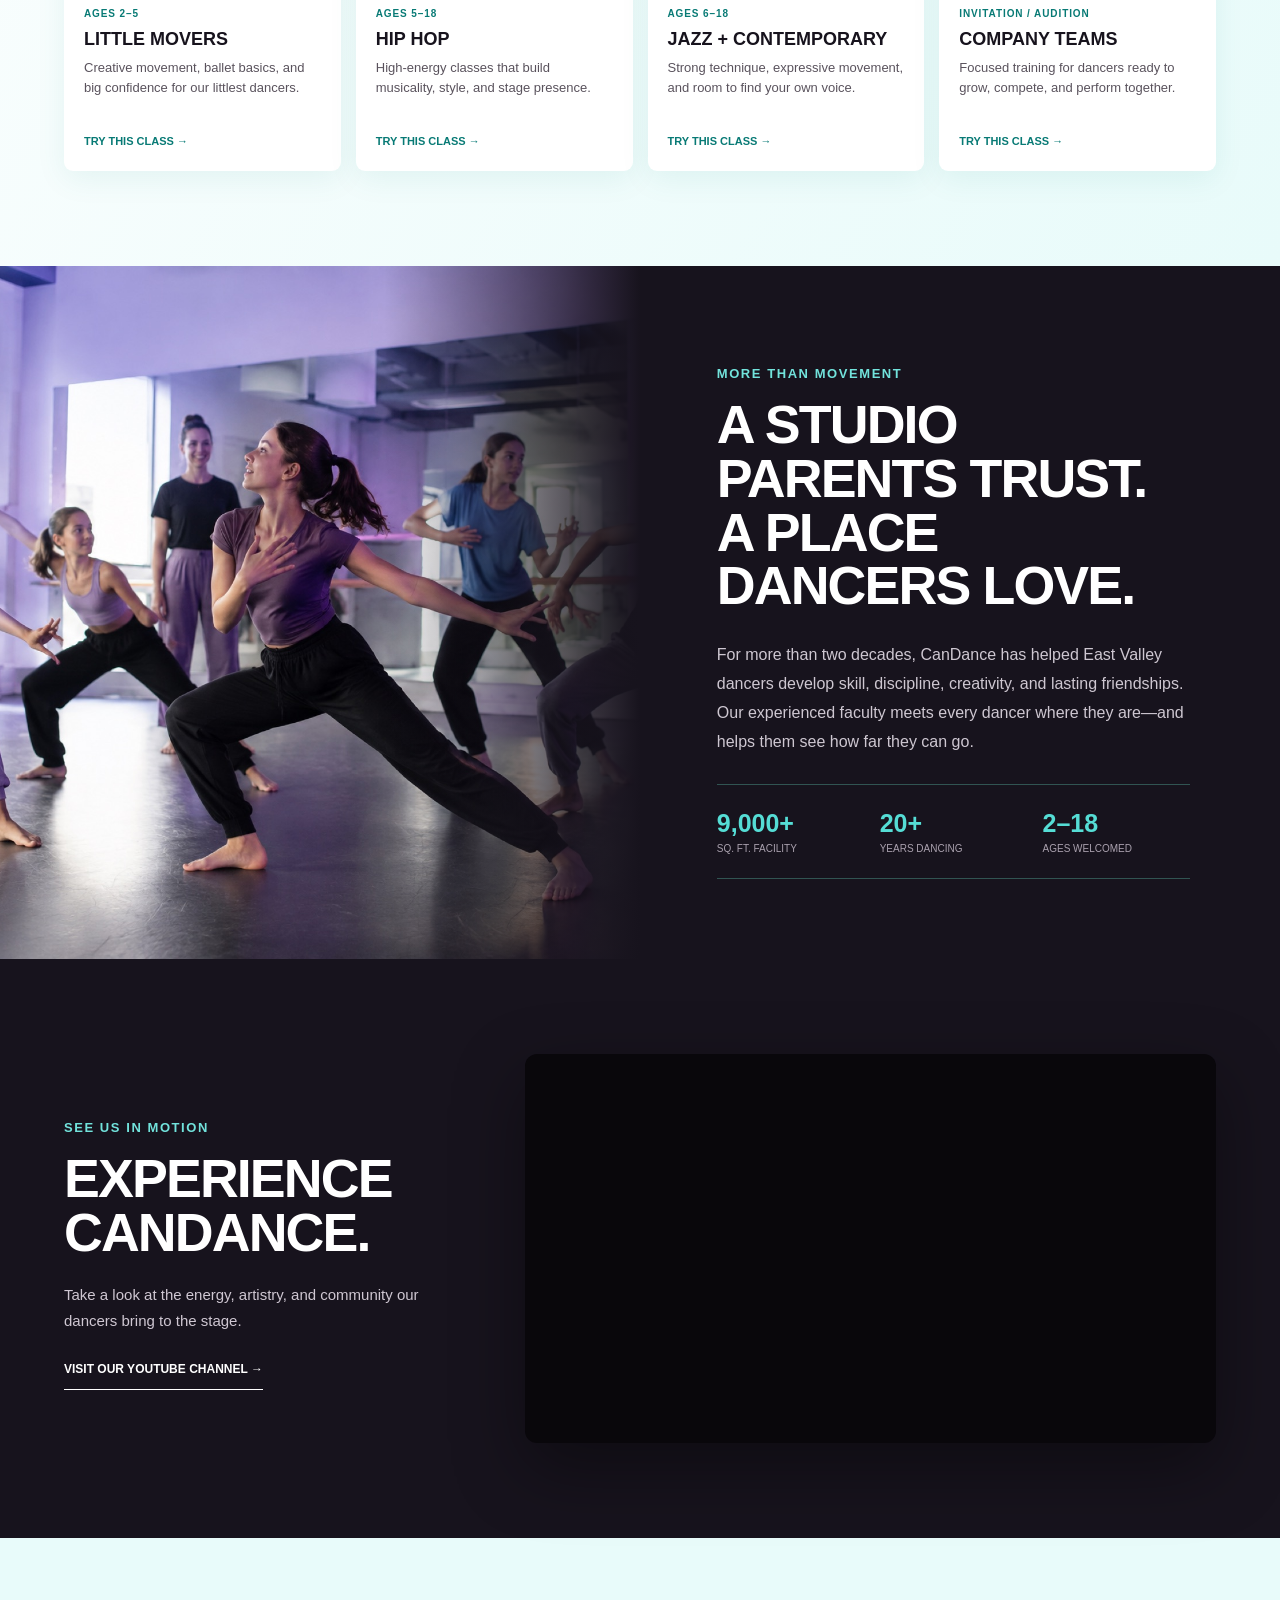
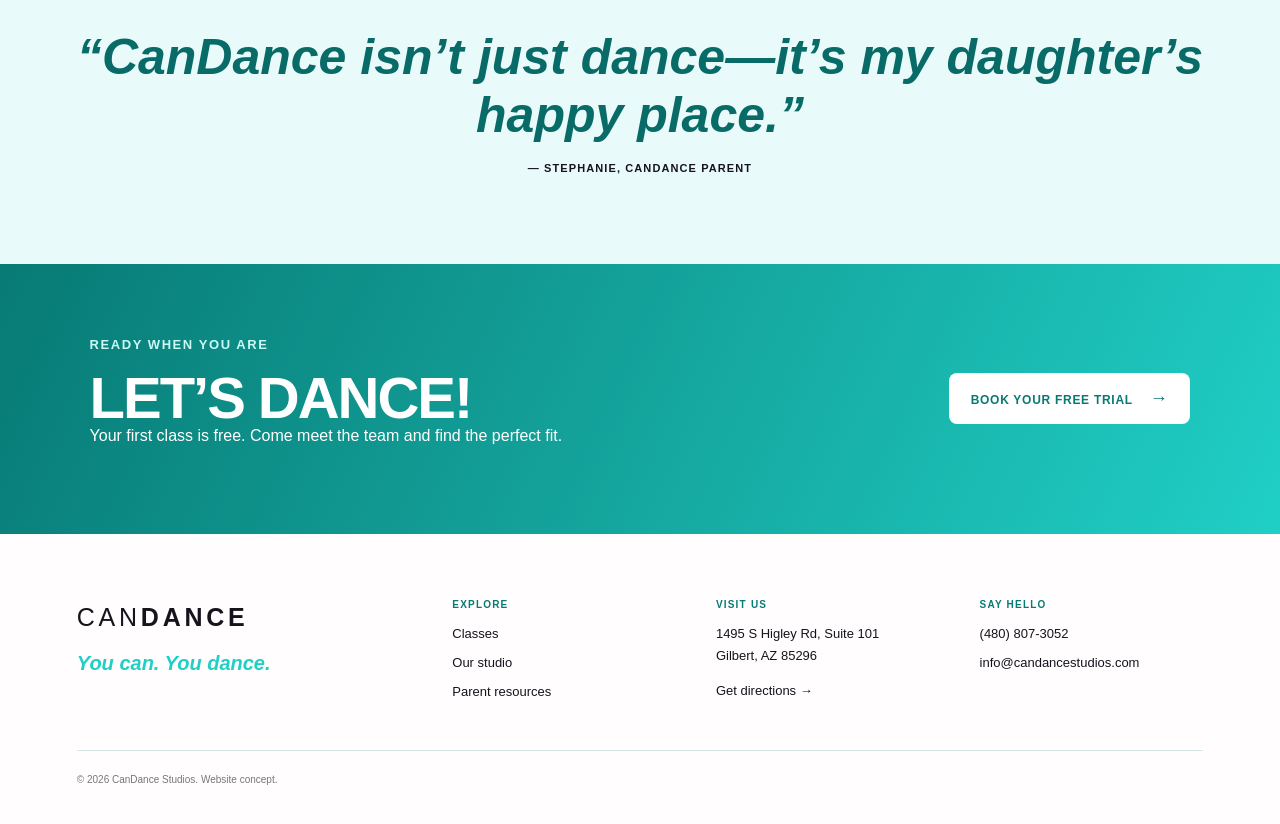
==== commit 549768e2: "Improve class trials and add studio story" ====
--- a/index.html
+++ b/index.html
@@ -13,7 +13,7 @@
     <a class="header-logo" href="#top" aria-label="CanDance home"><img src="images/candance-logo-transparent.png" alt="CanDance"></a>
     <button class="menu-button" aria-label="Toggle navigation" aria-expanded="false">☰</button>
     <nav class="nav" aria-label="Main navigation">
-      <a href="#about">About</a><a href="#classes">Classes</a><a href="#studio">Studio</a><a href="#contact">Contact</a><a class="parent-tab" href="parent-resources.html">Parent Resources</a>
+      <a href="about.html">About</a><a href="#classes">Classes</a><a href="#studio">Studio</a><a href="#contact">Contact</a><a class="parent-tab" href="parent-resources.html">Parent Resources</a>
     </nav>
     <div class="social-links" aria-label="CanDance social media">
       <a href="https://www.youtube.com/c/CanDanceStudios" target="_blank" rel="noreferrer" aria-label="CanDance on YouTube"><img src="images/social-youtube.svg" alt=""></a>
@@ -36,7 +36,7 @@
       <div class="hero-art"><img src="images/class-1.jpg" alt="CanDance dancer performing"><i class="glow one"></i><i class="glow two"></i><div class="age-badge">Ages<br><strong>2–18</strong></div></div>
     </section>
 
-    <section class="benefits" id="about">
+    <section class="benefits">
       <article><span>✦</span><h3>Build confidence</h3><p>Encouraging teachers and meaningful progress.</p></article>
       <article><span>♡</span><h3>Find your people</h3><p>A welcoming community that celebrates you.</p></article>
       <article><span>♕</span><h3>Grow your artistry</h3><p>Strong technique and room to find your voice.</p></article>
@@ -46,15 +46,15 @@
     <section class="section programs" id="classes">
       <div class="section-heading"><div><p class="eyebrow">Find your style</p><h2>A class for every dancer.</h2></div><a class="outline-button" href="parent-resources.html#schedule">Parent schedules →</a></div>
       <div class="program-grid">
-        <article class="program-card"><div class="program-image"><img src="images/class-1.jpg" alt="Dancer performing"></div><div class="program-content"><small>Ages 2–5</small><h3>Little Movers</h3><p>Creative movement, ballet basics, and big confidence for our littlest dancers.</p><button class="try-class">Try this class →</button></div></article>
-        <article class="program-card"><div class="program-image"><img src="images/class-3.jpeg" alt="Hip hop team performing"></div><div class="program-content"><small>Ages 5–18</small><h3>Hip Hop</h3><p>High-energy classes that build musicality, style, and stage presence.</p><button class="try-class">Try this class →</button></div></article>
-        <article class="program-card"><div class="program-image"><img src="images/class-4.jpeg" alt="Contemporary dancers performing"></div><div class="program-content"><small>Ages 6–18</small><h3>Jazz + Contemporary</h3><p>Strong technique, expressive movement, and room to find your own voice.</p><button class="try-class">Try this class →</button></div></article>
-        <article class="program-card"><div class="program-image"><img src="images/class-2.jpeg" alt="CanDance company team performing"></div><div class="program-content"><small>Invitation / Audition</small><h3>Company Teams</h3><p>Focused training for dancers ready to grow, compete, and perform together.</p><button class="try-class">Try this class →</button></div></article>
+        <article class="program-card"><div class="program-image"><img src="images/class-1.jpg" alt="Dancer performing"></div><div class="program-content"><small>Ages 2–5</small><h3>Little Movers</h3><p>Creative movement, ballet basics, and big confidence for our littlest dancers.</p><button class="try-class" data-class="Little Movers">Try this class →</button></div></article>
+        <article class="program-card"><div class="program-image"><img src="images/class-3.jpeg" alt="Hip hop team performing"></div><div class="program-content"><small>Ages 5–18</small><h3>Hip Hop</h3><p>High-energy classes that build musicality, style, and stage presence.</p><button class="try-class" data-class="Hip Hop">Try this class →</button></div></article>
+        <article class="program-card"><div class="program-image"><img src="images/class-4.jpeg" alt="Contemporary dancers performing"></div><div class="program-content"><small>Ages 6–18</small><h3>Jazz + Contemporary</h3><p>Strong technique, expressive movement, and room to find your own voice.</p><button class="try-class" data-class="Jazz + Contemporary">Try this class →</button></div></article>
+        <article class="program-card"><div class="program-image"><img src="images/class-2.jpeg" alt="CanDance company team performing"></div><div class="program-content"><small>Invitation / Audition</small><h3>Company Teams</h3><p>Focused training for dancers ready to grow, compete, and perform together.</p><button class="try-class" data-class="Company Teams">Try this class →</button></div></article>
       </div>
     </section>
 
     <section class="story" id="studio">
-      <div class="story-image"><img src="images/class-2.jpeg" alt="CanDance students performing together"></div>
+      <div class="story-image"><img src="images/story-dancers.jpg" alt="Dancers learning together in the CanDance studio"></div>
       <div class="story-copy"><p class="eyebrow">More than movement</p><h2>A studio parents trust. A place dancers love.</h2><p>For more than two decades, CanDance has helped East Valley dancers develop skill, discipline, creativity, and lasting friendships. Our experienced faculty meets every dancer where they are—and helps them see how far they can go.</p><div class="stats"><div><strong>9,000+</strong><span>sq. ft. facility</span></div><div><strong>20+</strong><span>years dancing</span></div><div><strong>2–18</strong><span>ages welcomed</span></div></div></div>
     </section>
 
@@ -80,7 +80,7 @@
   <div class="modal-backdrop" hidden>
     <section class="modal" role="dialog" aria-modal="true" aria-labelledby="trial-title">
       <button class="modal-close" aria-label="Close">×</button>
-      <div class="form-view"><p class="eyebrow">Your first class is on us</p><h2 id="trial-title">Let’s find your fit.</h2><p>Tell us a little about your dancer and the CanDance team will follow up with current options.</p><form><label>Parent / guardian name<input name="name" required autofocus></label><label>Email address<input name="email" type="email" required></label><label>Dancer’s age<select name="age" required><option value="">Select age</option><option>2–5</option><option>6–9</option><option>10–13</option><option>14–18</option></select></label><label>Style interest<select name="style"><option>Not sure yet</option><option>Hip Hop</option><option>Jazz</option><option>Contemporary</option><option>Ballet</option><option>Competitive team</option></select></label><button class="button" type="submit">Request my free trial →</button></form></div>
+      <div class="form-view"><p class="eyebrow">Your first class is on us</p><h2 id="trial-title">Let’s find your fit.</h2><p>Tell us a little about your dancer and the CanDance team will follow up with current options.</p><form><label>Parent / guardian name<input name="name" required autofocus></label><label>Email address<input name="email" type="email" required></label><label>Dancer’s age<select name="age" required><option value="">Select age</option><option>2–5</option><option>6–9</option><option>10–13</option><option>14–18</option></select></label><label>Class interest<select name="style"><option>Not sure yet</option><option>Little Movers</option><option>Hip Hop</option><option>Jazz + Contemporary</option><option>Company Teams</option></select></label><button class="button" type="submit">Request my free trial →</button></form></div>
       <div class="success-view" hidden><span>✓</span><h2>We can’t wait to meet you.</h2><p>This demonstration form is ready to connect to the studio’s booking or email system.</p><button class="button done-button">Done</button></div>
     </section>
   </div>
--- a/styles.css
+++ b/styles.css
@@ -1,5 +1,16 @@
 :root{--ink:#17131d;--purple:#9163c3;--dark:#65368e;--lavender:#f3ebfb;--line:#ded5e6;--paper:#fffdfd}*{box-sizing:border-box}html{scroll-behavior:smooth}body{margin:0;background:var(--paper);color:var(--ink);font-family:Arial,Helvetica,sans-serif}button,input,select{font:inherit}button,a{-webkit-tap-highlight-color:transparent}a{color:inherit;text-decoration:none}img{display:block;width:100%;height:100%;object-fit:cover}.site-header{height:82px;padding:0 clamp(24px,5vw,76px);display:flex;align-items:center;gap:34px;position:sticky;top:0;z-index:30;background:rgba(255,253,253,.94);backdrop-filter:blur(14px);border-bottom:1px solid rgba(101,54,142,.08)}.brand{font-size:25px;font-weight:800;letter-spacing:.15em;white-space:nowrap}.brand span{font-weight:300}.nav{display:flex;justify-content:center;gap:clamp(18px,2.6vw,38px);margin-left:auto;font-size:12px;font-weight:700;text-transform:uppercase;letter-spacing:.08em}.nav a{padding:32px 0}.menu-button{display:none;border:0;background:transparent;font-size:24px}.button{border:0;border-radius:8px;background:linear-gradient(135deg,var(--purple),#72459f);color:#fff;padding:15px 22px;text-transform:uppercase;letter-spacing:.06em;font-size:12px;font-weight:800;cursor:pointer;box-shadow:0 9px 25px rgba(101,54,142,.2);transition:.2s}.button:hover{transform:translateY(-2px)}.button b{font-size:18px;margin-left:13px}.hero{min-height:650px;display:grid;grid-template-columns:45% 55%;background:linear-gradient(105deg,#fcfbfd,#f6f0fb 49%,#eadcf8);overflow:hidden}.hero-copy{padding:100px 5vw 82px max(6vw,42px);z-index:2}.eyebrow{color:var(--dark);font-size:13px;font-weight:800;text-transform:uppercase;letter-spacing:.12em;margin:0 0 17px}h1,h2,h3,p{margin-top:0}h1{font-size:clamp(57px,7vw,94px);line-height:.85;text-transform:uppercase;letter-spacing:-.045em;margin:0 0 29px}h1 em{color:var(--purple);font-style:normal}.lead{max-width:540px;font-size:18px;line-height:1.65}.hero-actions{display:flex;align-items:center;gap:25px;margin-top:31px}.text-link{font-size:12px;font-weight:800;text-transform:uppercase;border-bottom:1px solid;padding:13px 0}.rating{margin-top:38px;display:flex;gap:8px;align-items:center;font-size:13px}.rating span{color:var(--purple);letter-spacing:.12em}.rating small{color:#6c6570}.hero-art{position:relative;min-height:650px}.hero-art:after{content:"";position:absolute;inset:0;background:linear-gradient(90deg,#f6f0fb,transparent 26%),linear-gradient(0deg,rgba(139,87,182,.17),transparent 40%)}.hero-art img{mix-blend-mode:multiply;filter:saturate(.72);object-position:center}.glow{position:absolute;background:white;box-shadow:0 0 25px 10px rgba(187,137,240,.55);z-index:2;border-radius:5px}.glow.one{width:8px;height:300px;right:10%;top:15%}.glow.two{height:8px;width:260px;left:14%;bottom:13%}.age-badge{position:absolute;z-index:3;right:8%;bottom:7%;width:92px;height:92px;border-radius:50%;display:grid;place-content:center;text-align:center;background:var(--ink);color:#fff;text-transform:uppercase;font-size:10px;letter-spacing:.1em;transform:rotate(7deg)}.age-badge strong{font-size:21px;letter-spacing:0}.benefits{display:grid;grid-template-columns:repeat(4,1fr);padding:42px 5vw;border-bottom:1px solid var(--line)}.benefits article{text-align:center;padding:8px 26px;border-right:1px solid var(--line)}.benefits article:last-child{border:0}.benefits span{display:block;color:var(--purple);font-size:42px;height:52px}.benefits h3{text-transform:uppercase;font-size:13px;margin:10px 0}.benefits p{font-size:13px;line-height:1.6;color:#5e5662}.section{padding:95px max(5vw,24px)}.programs{background:linear-gradient(120deg,#fbf8fd,#f4ebfb)}.section-heading{display:flex;align-items:flex-end;justify-content:space-between;margin-bottom:36px;gap:25px}.section-heading h2,.story h2,.schedule h2,.cta h2,.modal h2{font-size:clamp(36px,4.2vw,61px);line-height:1;text-transform:uppercase;letter-spacing:-.035em;margin:0;max-width:760px}.outline-button{border:1px solid #85768e;border-radius:5px;padding:13px 19px;text-transform:uppercase;font-size:11px;font-weight:800}.program-grid{display:grid;grid-template-columns:repeat(4,1fr);gap:15px}.program-card{background:white;border-radius:9px;overflow:hidden;box-shadow:0 8px 30px rgba(60,33,77,.06);transition:.25s}.program-card:hover{transform:translateY(-7px)}.program-image{height:285px}.program-content{padding:19px 20px 22px}.program-content small{color:var(--dark);font-size:10px;text-transform:uppercase;font-weight:800;letter-spacing:.09em}.program-content h3{text-transform:uppercase;font-size:18px;margin:8px 0}.program-content p{color:#5a535d;font-size:13px;line-height:1.55;min-height:60px}.try-class{background:transparent;border:0;padding:0;color:var(--dark);font-size:11px;text-transform:uppercase;font-weight:800;cursor:pointer}.story{display:grid;grid-template-columns:1fr 1fr;min-height:650px;background:var(--ink);color:#fff}.story-image{position:relative;min-height:600px}.story-image:after{content:"";position:absolute;inset:0;background:linear-gradient(90deg,transparent 60%,var(--ink))}.story-copy{padding:100px 7vw 80px 6vw;align-self:center}.story-copy>p:not(.eyebrow){font-size:16px;line-height:1.8;color:#cec7d1;margin:28px 0}.story .eyebrow{color:#bd90e4}.stats{display:grid;grid-template-columns:repeat(3,1fr);gap:15px;border-block:1px solid #4a3d51;padding:24px 0}.stats strong{display:block;font-size:25px;color:#c69ceb}.stats span{display:block;font-size:10px;text-transform:uppercase;margin-top:5px;color:#aaa1ae}.schedule{display:grid;grid-template-columns:.75fr 1.25fr;gap:8vw}.schedule-note{font-size:15px;line-height:1.7;color:#635b67;max-width:430px;margin-top:25px}.schedule-list{border-top:1px solid #aea3b4}.schedule-list>div{display:grid;grid-template-columns:110px 1fr 85px 72px;align-items:center;gap:15px;padding:22px 0;border-bottom:1px solid #dcd4e0}.schedule-list strong{font-size:12px;text-transform:uppercase;color:var(--dark)}.schedule-list span{font-weight:800}.schedule-list small{display:block;font-size:10px;color:#7b727f;margin-top:4px;font-weight:400}.schedule-list b{font-size:13px}blockquote{text-align:center;margin:0;padding:90px 24px;background:var(--lavender);font:italic clamp(28px,4vw,50px) Georgia,serif;color:#4f2c6d}blockquote cite{display:block;margin-top:18px;font:800 11px Arial,sans-serif;text-transform:uppercase;letter-spacing:.1em;color:var(--ink)}.cta{background:linear-gradient(115deg,#5f3189,#9763c4);color:white;padding:73px max(7vw,30px);display:flex;align-items:center;justify-content:space-between;gap:30px}.cta .eyebrow{color:#e8cdfc}.cta h2{font-size:58px}.button.light{background:#fff;color:var(--dark);box-shadow:none}footer{display:grid;grid-template-columns:1.5fr repeat(3,1fr);gap:40px;padding:62px 6vw 26px;font-size:13px;line-height:1.7}footer h3{color:var(--dark);font-size:10px;text-transform:uppercase;letter-spacing:.12em}footer>div:not(.footer-brand) a{display:block;margin-bottom:7px}.footer-brand p{font:italic 20px Georgia,serif;color:var(--purple);margin-top:14px}.copyright{grid-column:1/-1;border-top:1px solid var(--line);padding-top:20px;font-size:10px;color:#777}.modal-backdrop{position:fixed;z-index:100;inset:0;background:rgba(20,12,25,.72);display:grid;place-items:center;padding:20px;backdrop-filter:blur(8px)}.modal-backdrop[hidden],[hidden]{display:none}.modal{background:white;width:min(620px,100%);max-height:92vh;overflow:auto;padding:46px;border-radius:13px;position:relative}.modal h2{font-size:43px}.modal-close{position:absolute;right:18px;top:12px;background:transparent;border:0;font-size:31px;cursor:pointer}.modal form{display:grid;grid-template-columns:1fr 1fr;gap:16px}.modal label{font-size:11px;text-transform:uppercase;font-weight:800}.modal input,.modal select{width:100%;border:1px solid #cfc5d5;border-radius:6px;padding:12px;margin-top:7px;background:white}.modal form .button{grid-column:1/-1}.success-view{text-align:center;padding:30px 0}.success-view>span{display:grid;place-items:center;margin:0 auto 22px;background:var(--purple);color:white;border-radius:50%;width:62px;height:62px;font-size:30px}
 @media(max-width:900px){.site-header{height:70px}.menu-button{display:block;margin-left:auto}.nav{display:none;position:absolute;top:69px;left:0;right:0;background:white;padding:20px 28px;flex-direction:column;align-items:flex-start;gap:0}.nav.open{display:flex}.nav a{padding:13px 0}.site-header>.trial-button{display:none}.hero{grid-template-columns:1fr}.hero-copy{padding:72px 8vw 45px}.hero-art{min-height:470px}.benefits{grid-template-columns:1fr 1fr}.program-grid{grid-template-columns:1fr 1fr}.story{grid-template-columns:1fr}.story-image{min-height:480px}.story-copy{padding:50px 8vw 75px}.schedule{grid-template-columns:1fr}.cta{align-items:flex-start;flex-direction:column}footer{grid-template-columns:1fr 1fr}}
+
+/* One strong typographic voice throughout, matching the “Let’s dance!” heading. */
+body,button,input,select,textarea,blockquote,blockquote cite,.footer-brand p{font-family:Arial,Helvetica,sans-serif}
+blockquote{font-size:clamp(28px,4vw,50px);font-style:italic;font-weight:800}
+.footer-brand p{font-size:20px;font-style:italic;font-weight:800}
+.about-hero{min-height:540px;display:grid;grid-template-columns:1.05fr .95fr;background:linear-gradient(120deg,#fcfbfd,#eee2f8)}
+.about-hero-copy{padding:100px max(6vw,36px);align-self:center}.about-hero-copy h1{font-size:clamp(52px,7vw,92px)}
+.about-hero-image{min-height:540px;position:relative}.about-hero-image:after{content:"";position:absolute;inset:0;background:linear-gradient(90deg,#eee2f8,transparent 22%)}
+.about-intro{display:grid;grid-template-columns:.75fr 1.25fr;gap:8vw}.about-intro h2,.about-values h2{font-size:clamp(38px,5vw,68px);line-height:.95;text-transform:uppercase;letter-spacing:-.04em}
+.about-copy p{font-size:17px;line-height:1.8;color:#5e5662}.about-values{background:var(--ink);color:white}.value-grid{display:grid;grid-template-columns:repeat(3,1fr);gap:18px;margin-top:42px}.value-card{padding:34px;border:1px solid #493d50;border-radius:9px}.value-card span{color:#c69ceb;font-size:28px}.value-card h3{text-transform:uppercase;margin:20px 0 12px}.value-card p{color:#cec7d1;line-height:1.7}
+@media(max-width:900px){.about-hero,.about-intro{grid-template-columns:1fr}.about-hero-image{min-height:420px;order:-1}.value-grid{grid-template-columns:1fr}}
 @media(max-width:580px){h1{font-size:59px}.hero-actions{align-items:flex-start;flex-direction:column}.hero-art{min-height:400px}.benefits,.program-grid{grid-template-columns:1fr}.benefits article{border-right:0;border-bottom:1px solid var(--line);padding:28px 20px}.section{padding-block:72px}.section-heading{align-items:flex-start;flex-direction:column}.program-image{height:320px}.story-image{min-height:400px}.schedule-list>div{grid-template-columns:72px 1fr 68px}.schedule-list button{display:none}.cta h2{font-size:50px}footer{grid-template-columns:1fr}.modal{padding:39px 23px}.modal form{grid-template-columns:1fr}.modal form .button{grid-column:auto}}
 .video-section{display:grid;grid-template-columns:.7fr 1.3fr;gap:7vw;align-items:center;padding:95px max(5vw,24px);background:var(--ink);color:#fff}.video-heading h2{font-size:clamp(36px,4.2vw,61px);line-height:1;text-transform:uppercase;letter-spacing:-.035em;margin:0 0 23px}.video-heading>p:not(.eyebrow){color:#cfc7d2;font-size:15px;line-height:1.7;max-width:440px;margin-bottom:26px}.video-section .eyebrow{color:#bd90e4}.video-frame{position:relative;aspect-ratio:16/9;border-radius:12px;overflow:hidden;background:#09070b;box-shadow:0 25px 70px rgba(0,0,0,.38)}.video-frame iframe{position:absolute;inset:0;width:100%;height:100%;border:0}.video-local-message{position:absolute;inset:0;padding:35px;display:flex;flex-direction:column;align-items:center;justify-content:center;text-align:center;background:linear-gradient(135deg,#26162f,#57316f)}.video-local-message[hidden]{display:none}.video-local-message strong{font-size:clamp(24px,3vw,42px);text-transform:uppercase}.video-local-message span{max-width:460px;margin:14px 0 22px;color:#ddd1e3;line-height:1.6}.video-local-message a{padding-bottom:5px;border-bottom:1px solid;font-size:11px;font-weight:800;text-transform:uppercase;letter-spacing:.08em}@media(max-width:900px){.video-section{grid-template-columns:1fr}}
 .header-logo{position:relative;display:block;width:240px;height:44px;overflow:hidden;flex:none}.header-logo img{position:absolute;top:-20px;left:0;width:100%;height:auto;object-fit:contain}@media(max-width:580px){.header-logo{width:190px;height:38px}.header-logo img{top:-14px}}
@@ -48,3 +59,4 @@
 .resource-jump{display:flex;gap:12px;margin-top:32px}.resource-jump a{padding:14px 20px;border:2px solid #087A75;border-radius:999px;color:#087A75;font-size:12px;font-weight:800;text-transform:uppercase;letter-spacing:.06em}.resource-jump .schedule-jump{background:#20CFC5;border-color:#20CFC5;color:#073F3C;box-shadow:0 9px 24px rgba(32,207,197,.25)}.parent-schedule{scroll-margin-top:82px;border-bottom:1px solid #C9E5E3}.class-finder{scroll-margin-top:82px}@media(max-width:580px){.resource-jump{align-items:flex-start;flex-direction:column}.resource-jump a{width:100%;text-align:center}}
 .resource-jump .gallery-jump{background:#17131d;border-color:#17131d;color:#fff}.resource-jump .gallery-jump:hover{background:#087A75;border-color:#087A75}
 .social-links img.google-icon{width:18px;height:18px;filter:none}
+.team-app{padding:38px max(7vw,28px);display:flex;align-items:center;justify-content:space-between;gap:30px;background:#17131d;color:#fff}.team-app .eyebrow{color:#72E3DC;margin-bottom:8px}.team-app h2{font-size:clamp(28px,4vw,44px);text-transform:uppercase;margin:0 0 8px}.team-app p{color:#D3E8E7;margin:0}.app-buttons{display:flex;gap:12px;flex:none}.app-buttons a{min-width:155px;padding:12px 19px;border:1px solid #72E3DC;border-radius:9px;display:flex;flex-direction:column;transition:.2s}.app-buttons a:hover{background:#087A75;transform:translateY(-2px)}.app-buttons span{font-size:10px;text-transform:uppercase;letter-spacing:.07em}.app-buttons strong{font-size:20px;margin-top:2px}@media(max-width:760px){.team-app{align-items:flex-start;flex-direction:column}.app-buttons{width:100%}.app-buttons a{min-width:0;flex:1}}@media(max-width:440px){.app-buttons{flex-direction:column}}
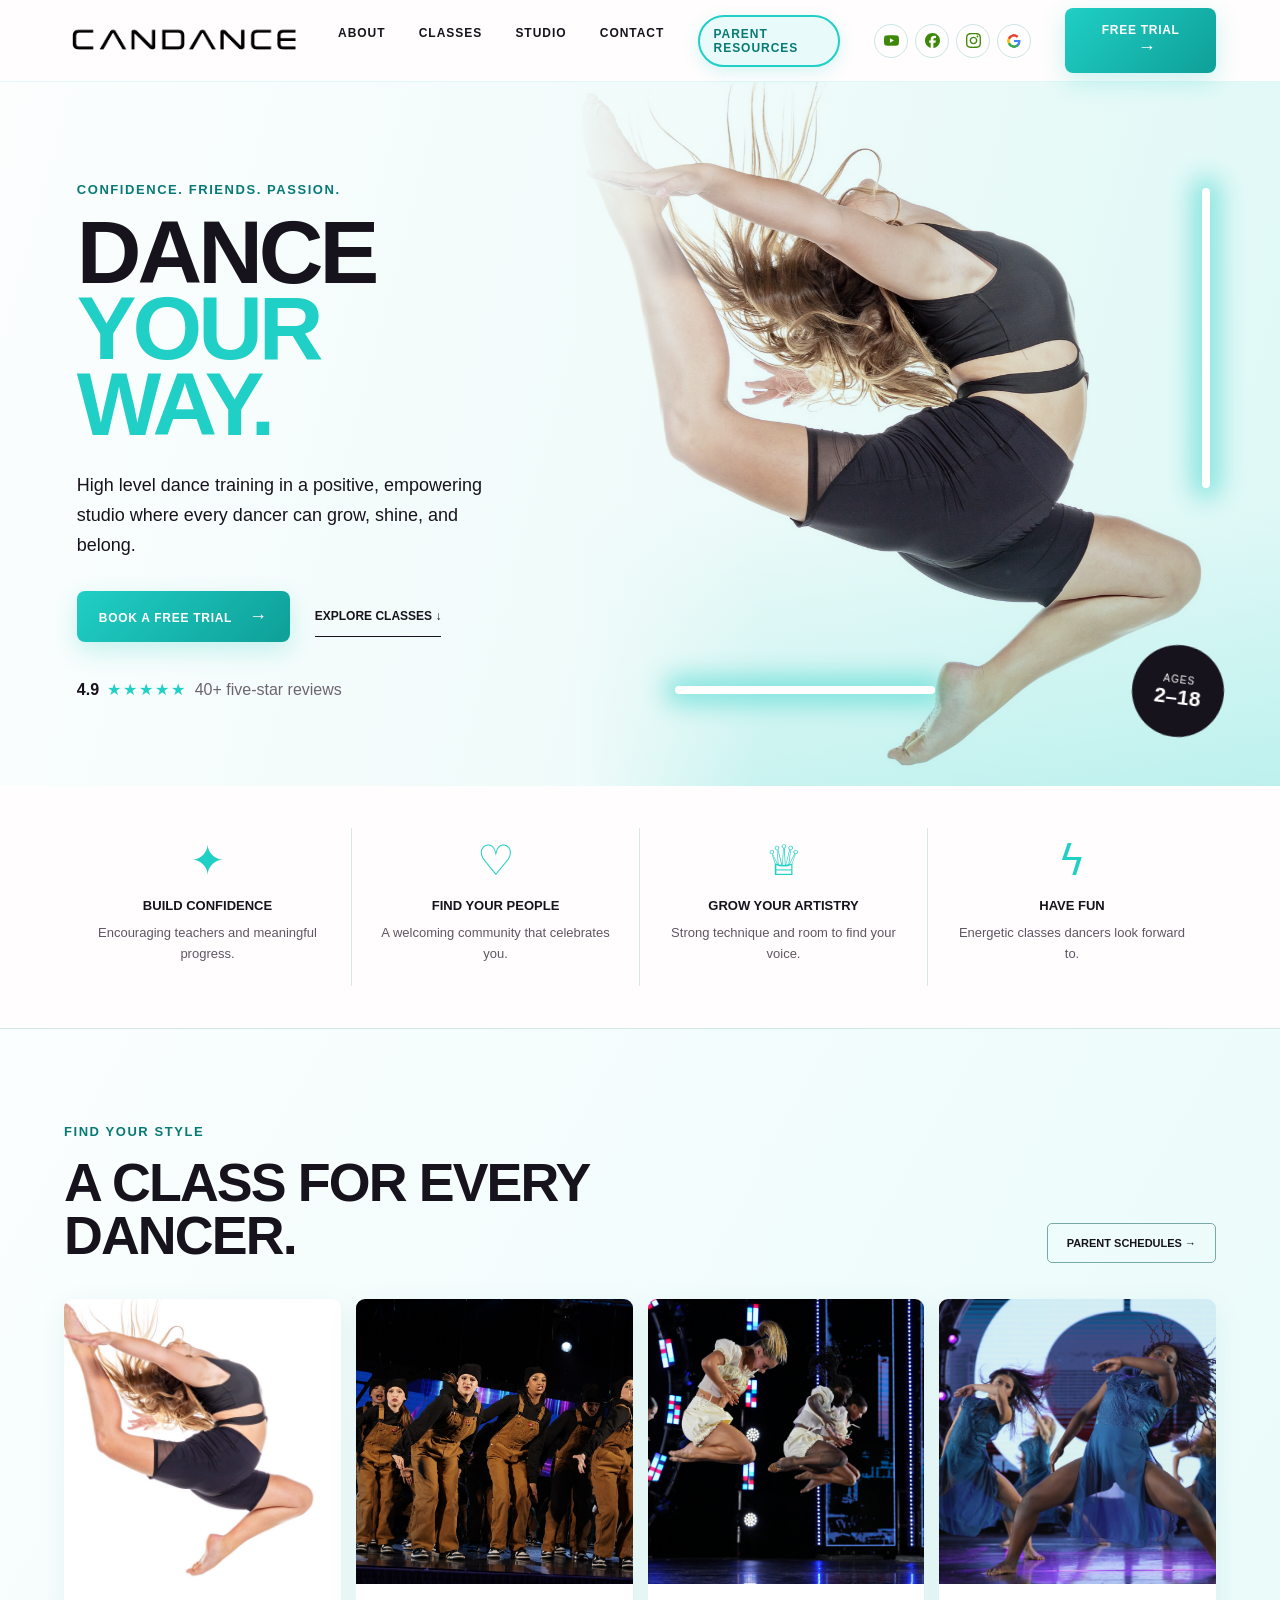
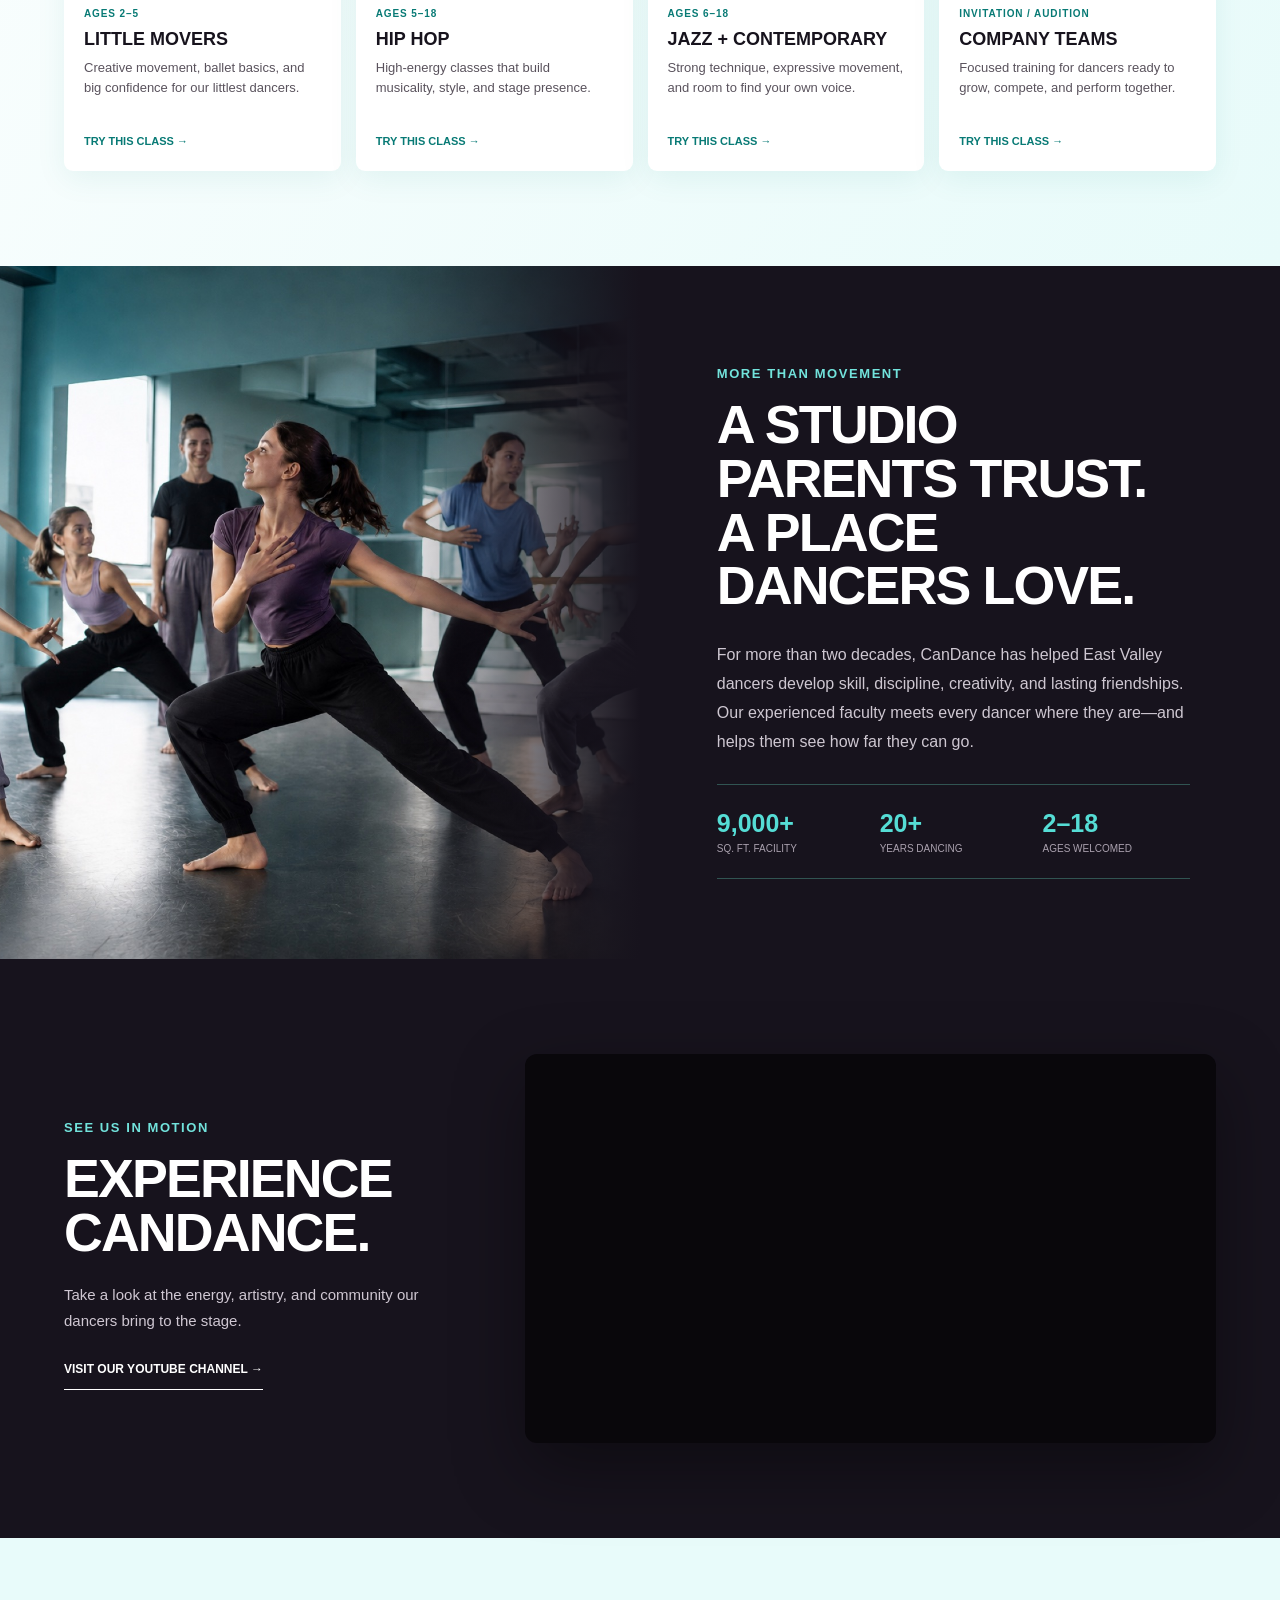
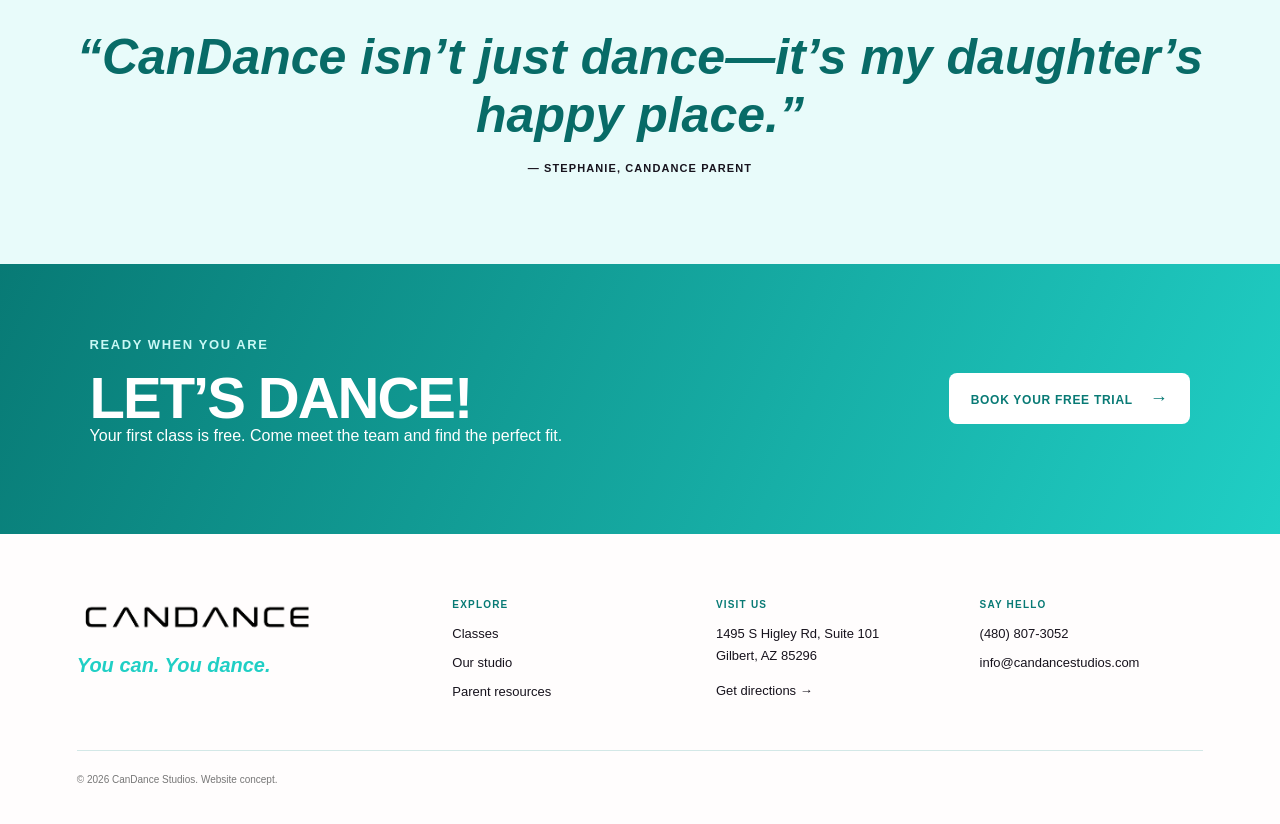
==== commit 96d290ba: "Use official logo in footer" ====
--- a/index.html
+++ b/index.html
@@ -75,7 +75,7 @@
     <section class="cta" id="contact"><div><p class="eyebrow">Ready when you are</p><h2>Let’s dance!</h2><p>Your first class is free. Come meet the team and find the perfect fit.</p></div><button class="button light trial-button">Book your free trial <b>→</b></button></section>
   </main>
 
-  <footer><div class="footer-brand"><a class="brand" href="#top"><span>CAN</span>DANCE</a><p>You can. You dance.</p></div><div><h3>Explore</h3><a href="#classes">Classes</a><a href="#studio">Our studio</a><a href="parent-resources.html">Parent resources</a></div><div><h3>Visit us</h3><p>1495 S Higley Rd, Suite 101<br>Gilbert, AZ 85296</p><a href="https://maps.google.com/?q=1495+S+Higley+Rd+Gilbert+AZ" target="_blank" rel="noreferrer">Get directions →</a></div><div><h3>Say hello</h3><a href="tel:+14808073052">(480) 807-3052</a><a href="mailto:info@candancestudios.com">info@candancestudios.com</a></div><p class="copyright">© 2026 CanDance Studios. Website concept.</p></footer>
+  <footer><div class="footer-brand"><a class="header-logo footer-logo" href="#top" aria-label="CanDance home"><img src="images/candance-logo-transparent.png" alt="CanDance"></a><p>You can. You dance.</p></div><div><h3>Explore</h3><a href="#classes">Classes</a><a href="#studio">Our studio</a><a href="parent-resources.html">Parent resources</a></div><div><h3>Visit us</h3><p>1495 S Higley Rd, Suite 101<br>Gilbert, AZ 85296</p><a href="https://maps.google.com/?q=1495+S+Higley+Rd+Gilbert+AZ" target="_blank" rel="noreferrer">Get directions →</a></div><div><h3>Say hello</h3><a href="tel:+14808073052">(480) 807-3052</a><a href="mailto:info@candancestudios.com">info@candancestudios.com</a></div><p class="copyright">© 2026 CanDance Studios. Website concept.</p></footer>
 
   <div class="modal-backdrop" hidden>
     <section class="modal" role="dialog" aria-modal="true" aria-labelledby="trial-title">
--- a/styles.css
+++ b/styles.css
@@ -14,6 +14,7 @@
 @media(max-width:580px){h1{font-size:59px}.hero-actions{align-items:flex-start;flex-direction:column}.hero-art{min-height:400px}.benefits,.program-grid{grid-template-columns:1fr}.benefits article{border-right:0;border-bottom:1px solid var(--line);padding:28px 20px}.section{padding-block:72px}.section-heading{align-items:flex-start;flex-direction:column}.program-image{height:320px}.story-image{min-height:400px}.schedule-list>div{grid-template-columns:72px 1fr 68px}.schedule-list button{display:none}.cta h2{font-size:50px}footer{grid-template-columns:1fr}.modal{padding:39px 23px}.modal form{grid-template-columns:1fr}.modal form .button{grid-column:auto}}
 .video-section{display:grid;grid-template-columns:.7fr 1.3fr;gap:7vw;align-items:center;padding:95px max(5vw,24px);background:var(--ink);color:#fff}.video-heading h2{font-size:clamp(36px,4.2vw,61px);line-height:1;text-transform:uppercase;letter-spacing:-.035em;margin:0 0 23px}.video-heading>p:not(.eyebrow){color:#cfc7d2;font-size:15px;line-height:1.7;max-width:440px;margin-bottom:26px}.video-section .eyebrow{color:#bd90e4}.video-frame{position:relative;aspect-ratio:16/9;border-radius:12px;overflow:hidden;background:#09070b;box-shadow:0 25px 70px rgba(0,0,0,.38)}.video-frame iframe{position:absolute;inset:0;width:100%;height:100%;border:0}.video-local-message{position:absolute;inset:0;padding:35px;display:flex;flex-direction:column;align-items:center;justify-content:center;text-align:center;background:linear-gradient(135deg,#26162f,#57316f)}.video-local-message[hidden]{display:none}.video-local-message strong{font-size:clamp(24px,3vw,42px);text-transform:uppercase}.video-local-message span{max-width:460px;margin:14px 0 22px;color:#ddd1e3;line-height:1.6}.video-local-message a{padding-bottom:5px;border-bottom:1px solid;font-size:11px;font-weight:800;text-transform:uppercase;letter-spacing:.08em}@media(max-width:900px){.video-section{grid-template-columns:1fr}}
 .header-logo{position:relative;display:block;width:240px;height:44px;overflow:hidden;flex:none}.header-logo img{position:absolute;top:-20px;left:0;width:100%;height:auto;object-fit:contain}@media(max-width:580px){.header-logo{width:190px;height:38px}.header-logo img{top:-14px}}
+.footer-logo{margin-bottom:12px}
 .rating,.rating small{font-size:16px}
 .social-links{display:flex;align-items:center;gap:7px;flex:none}.social-links a{width:34px;height:34px;border:1px solid #ded4e4;border-radius:50%;display:grid;place-items:center;transition:.2s}.social-links a:hover{background:var(--lavender);border-color:#c2a9d5;transform:translateY(-2px)}.social-links img{width:15px;height:15px;object-fit:contain}@media(max-width:1100px){.site-header{gap:16px}.nav{gap:17px}.header-logo{width:210px}}@media(max-width:900px){.social-links{margin-left:0}.social-links a{width:30px;height:30px}.social-links img{width:14px;height:14px}}@media(max-width:580px){.site-header{padding-inline:14px;gap:9px}.header-logo{width:170px}.social-links{gap:4px}.social-links a{width:27px;height:27px}.social-links img{width:12px;height:12px}}
 
